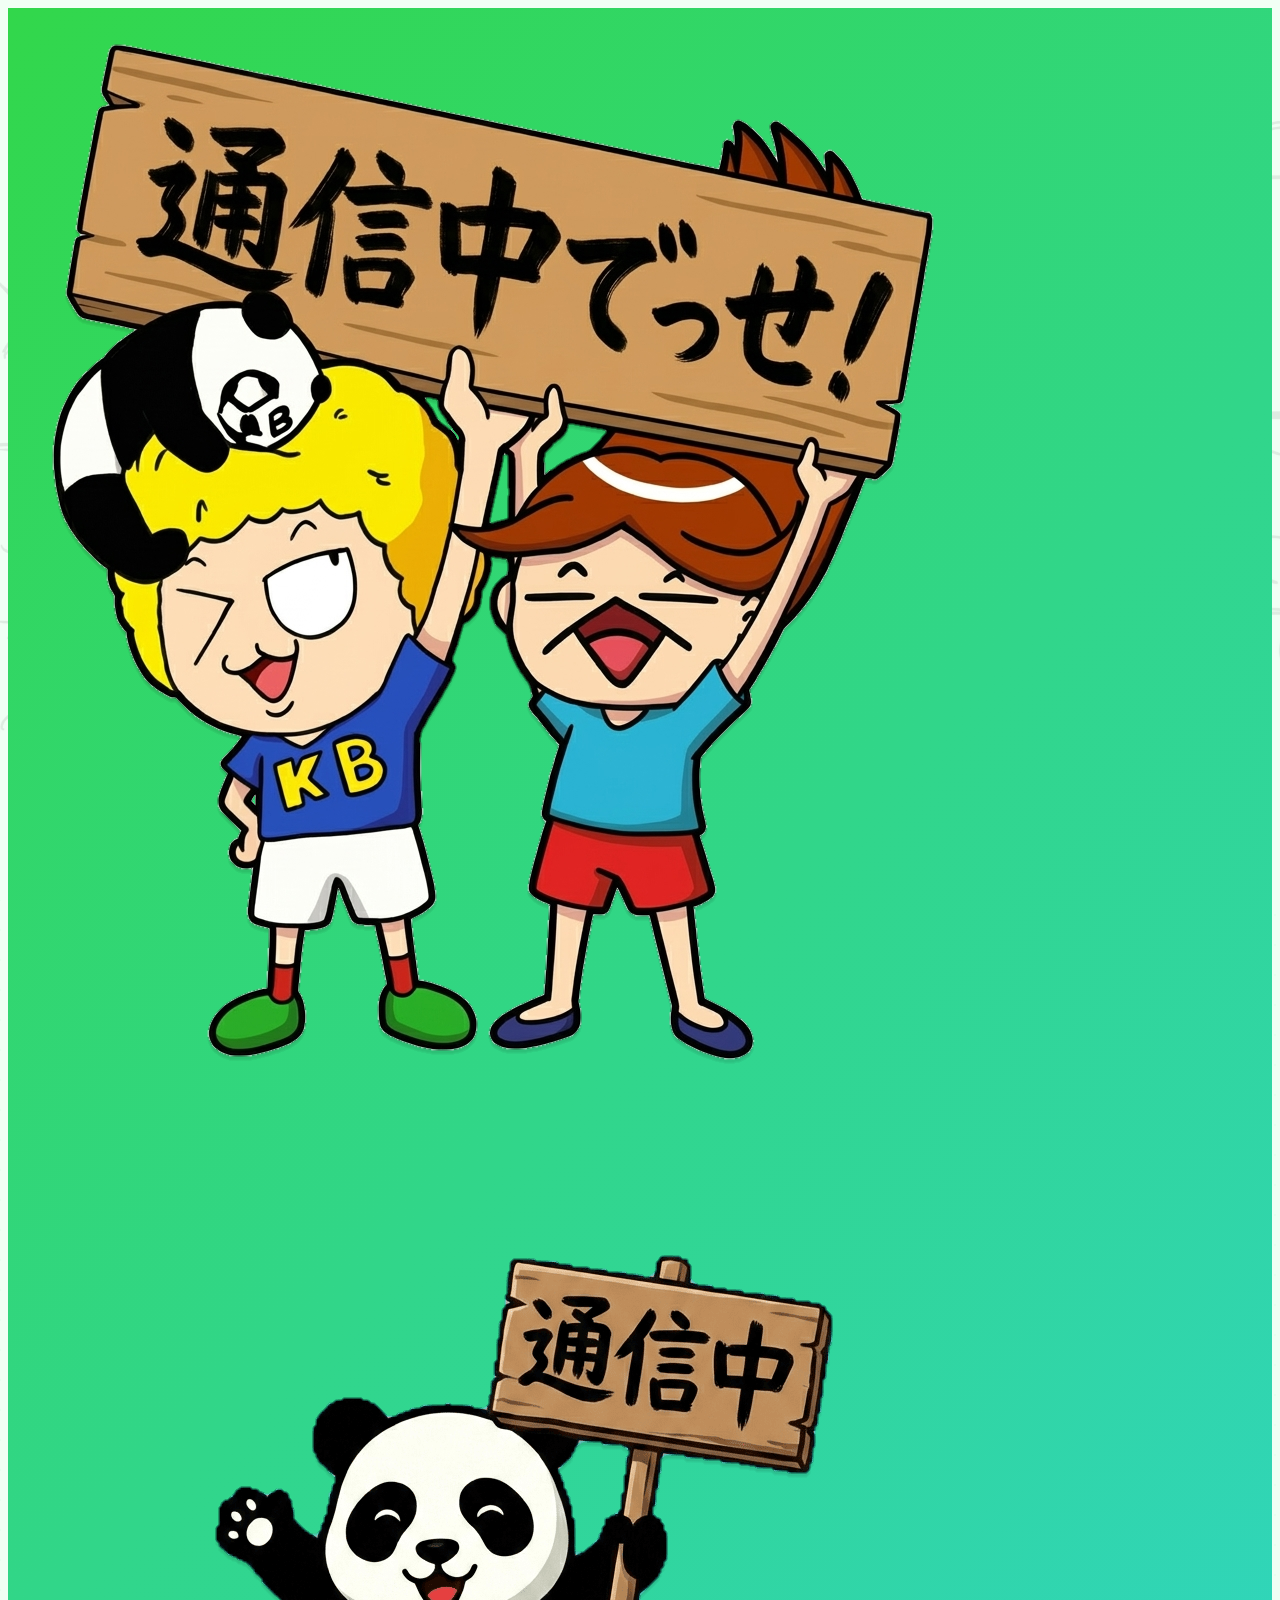
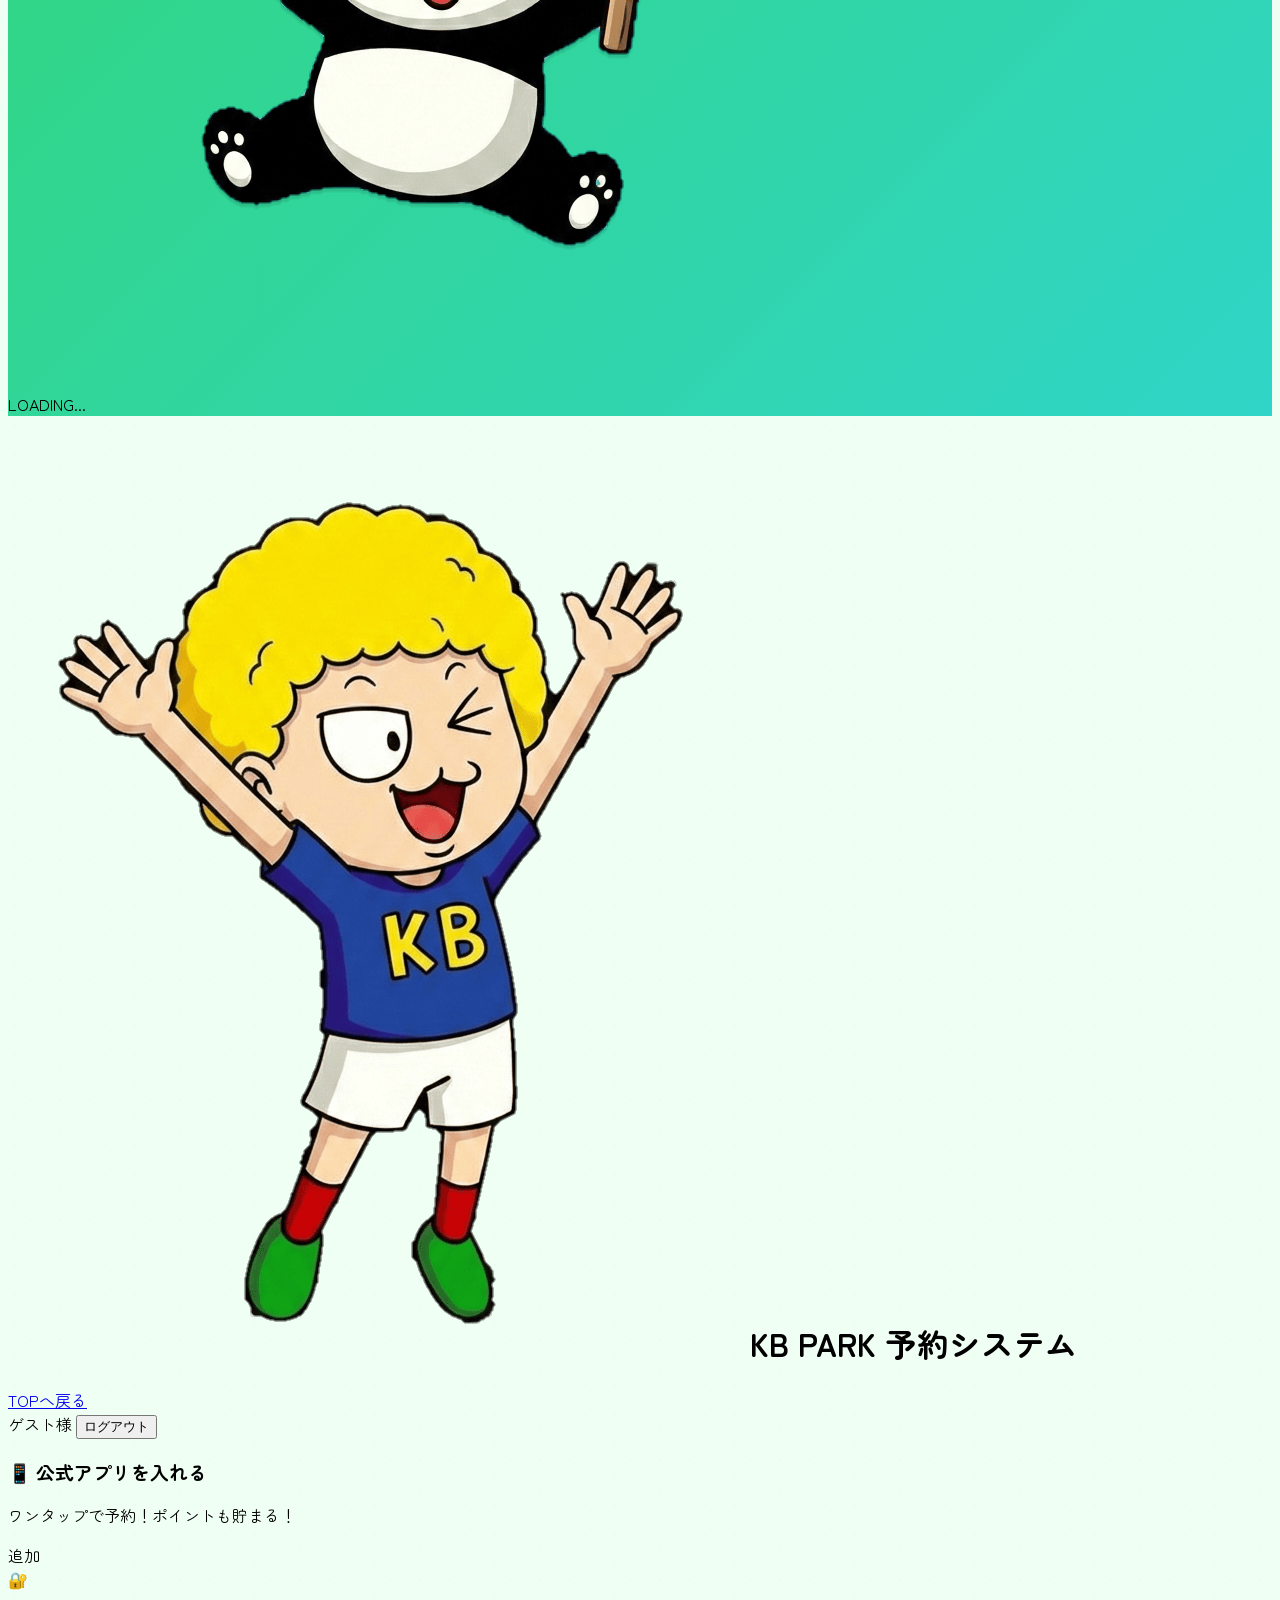
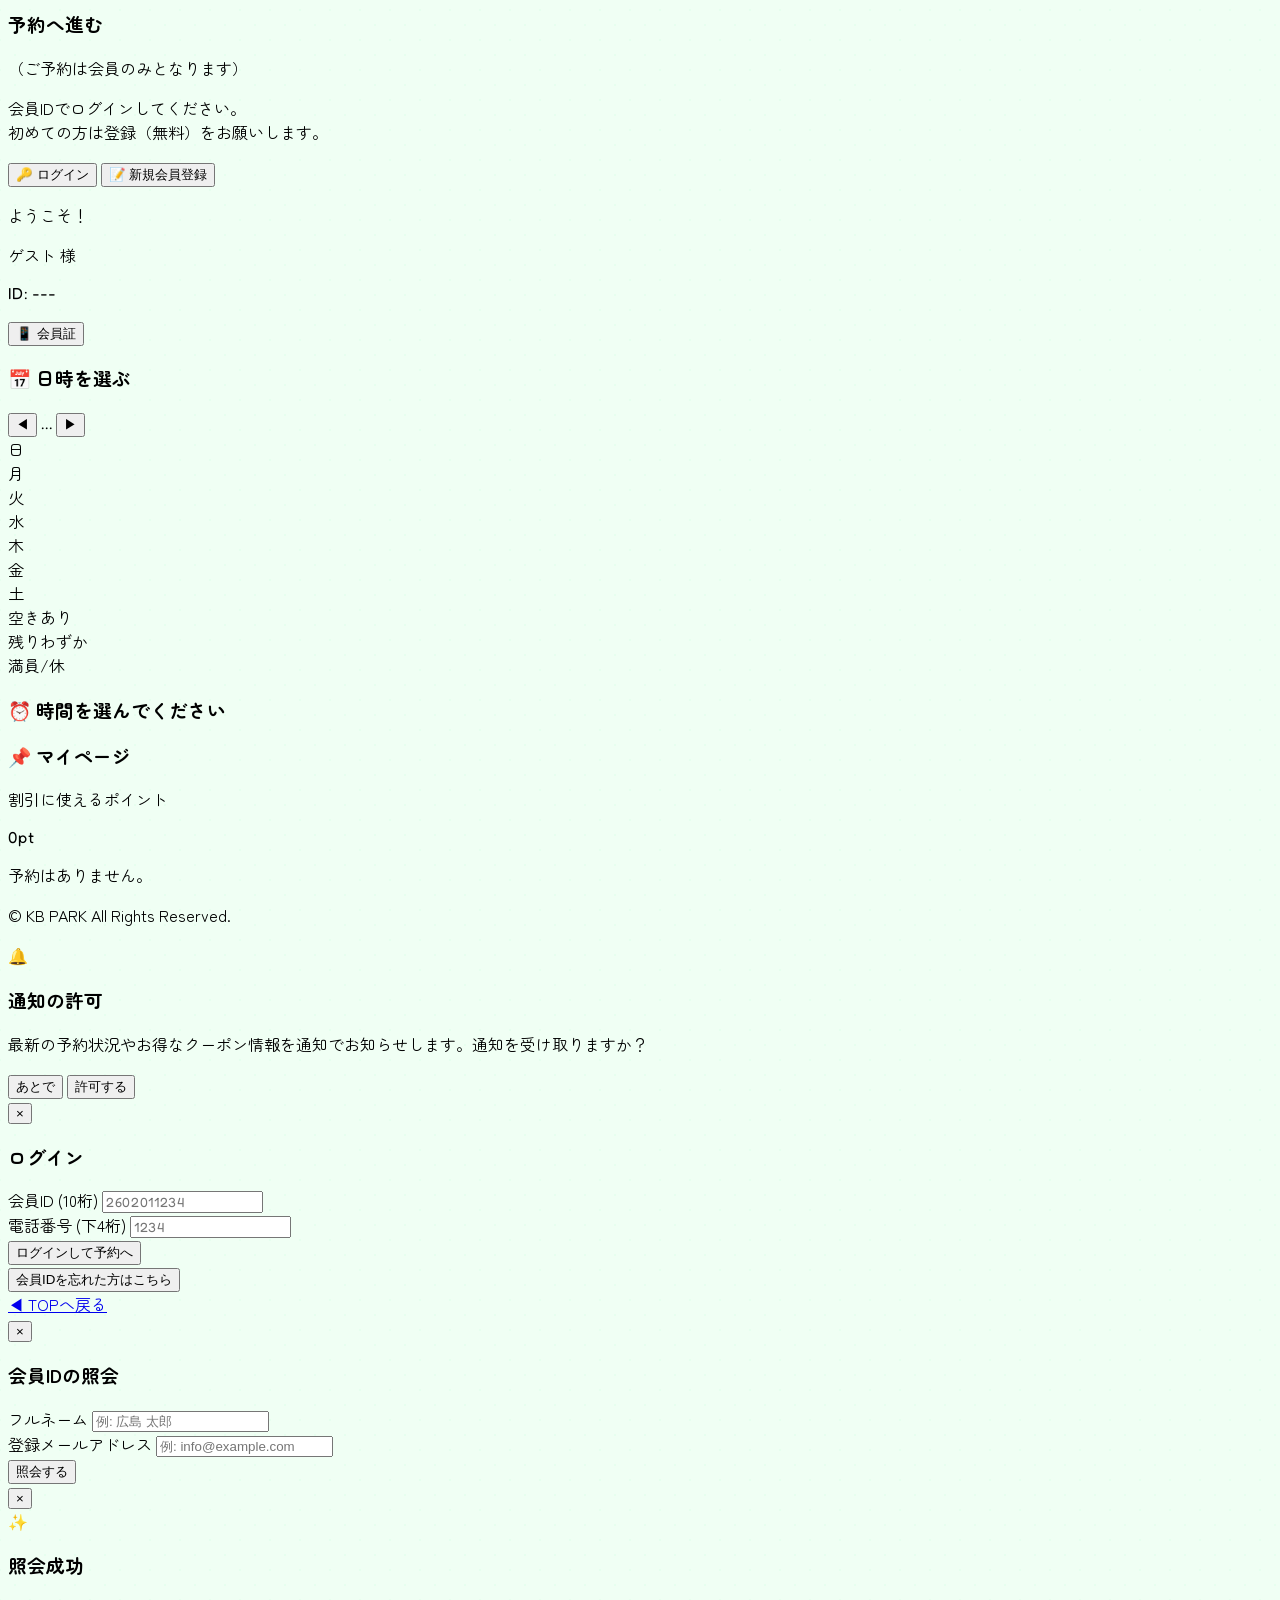
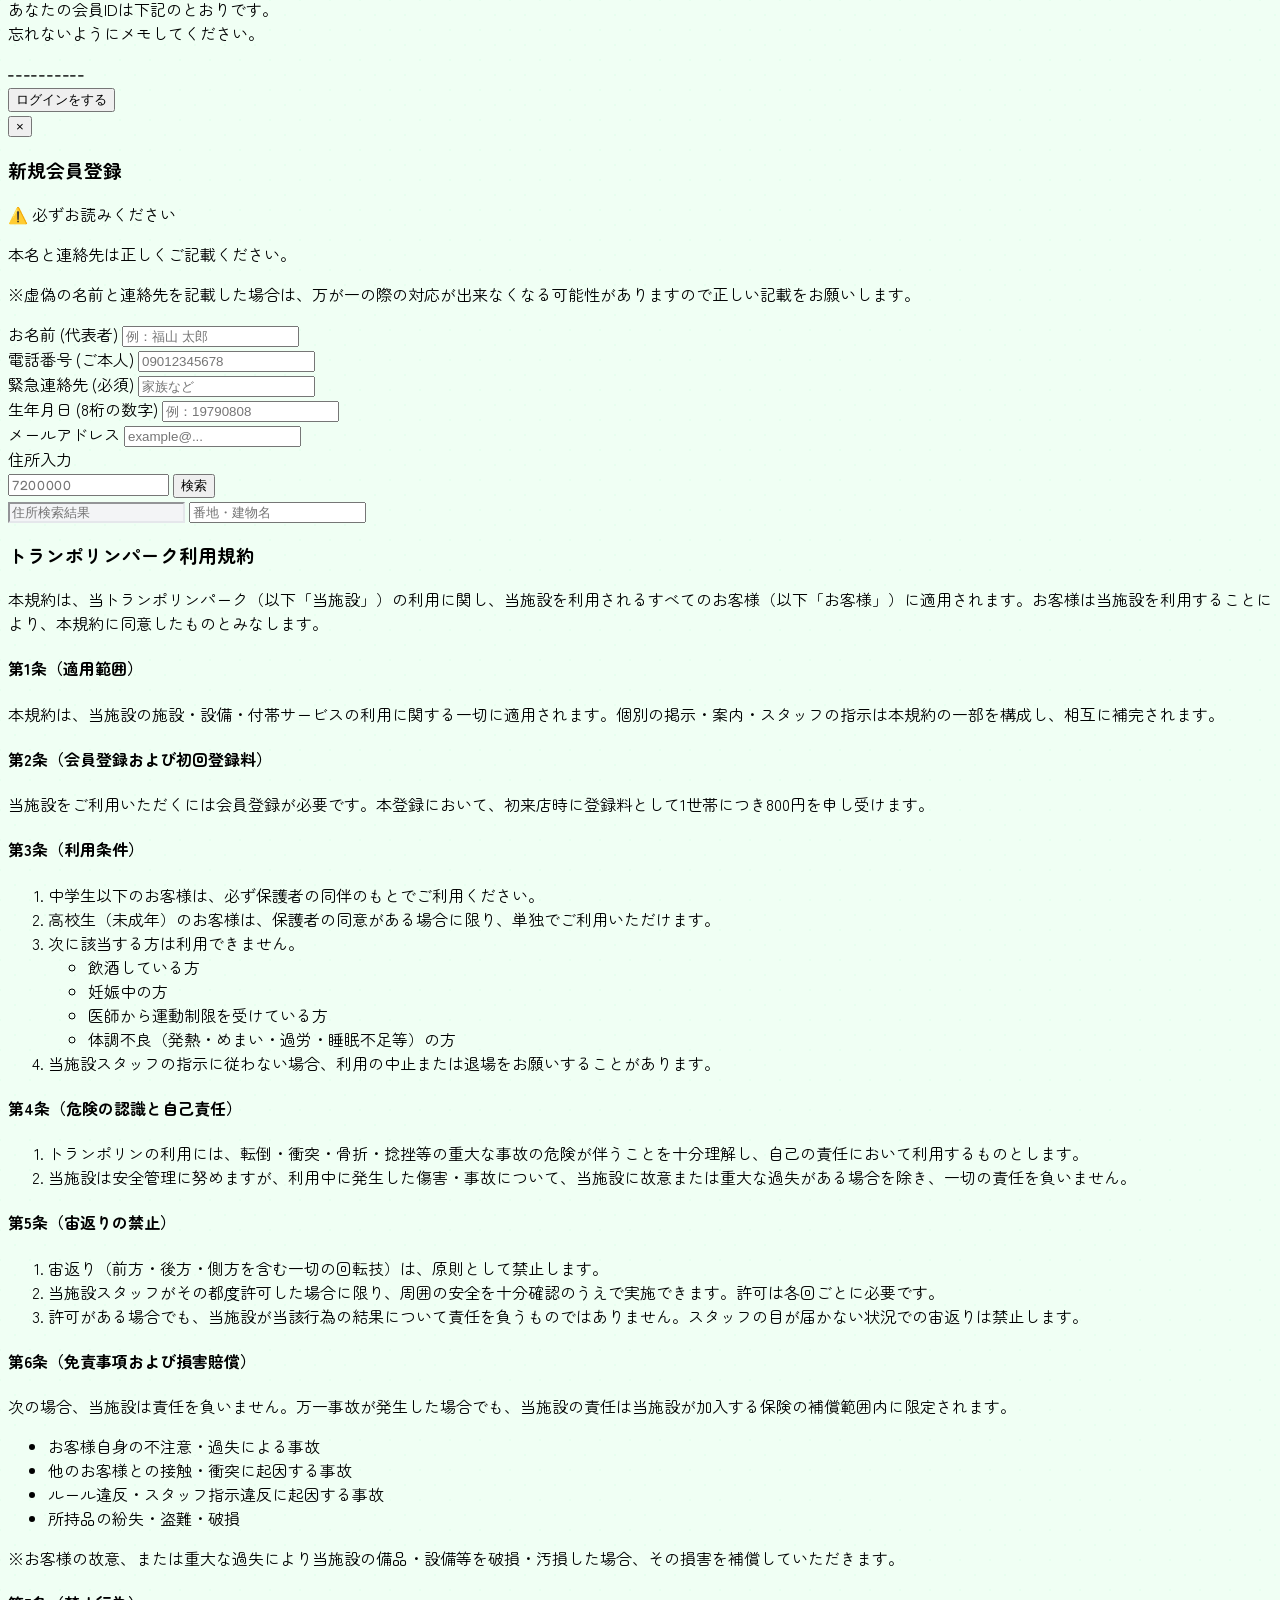
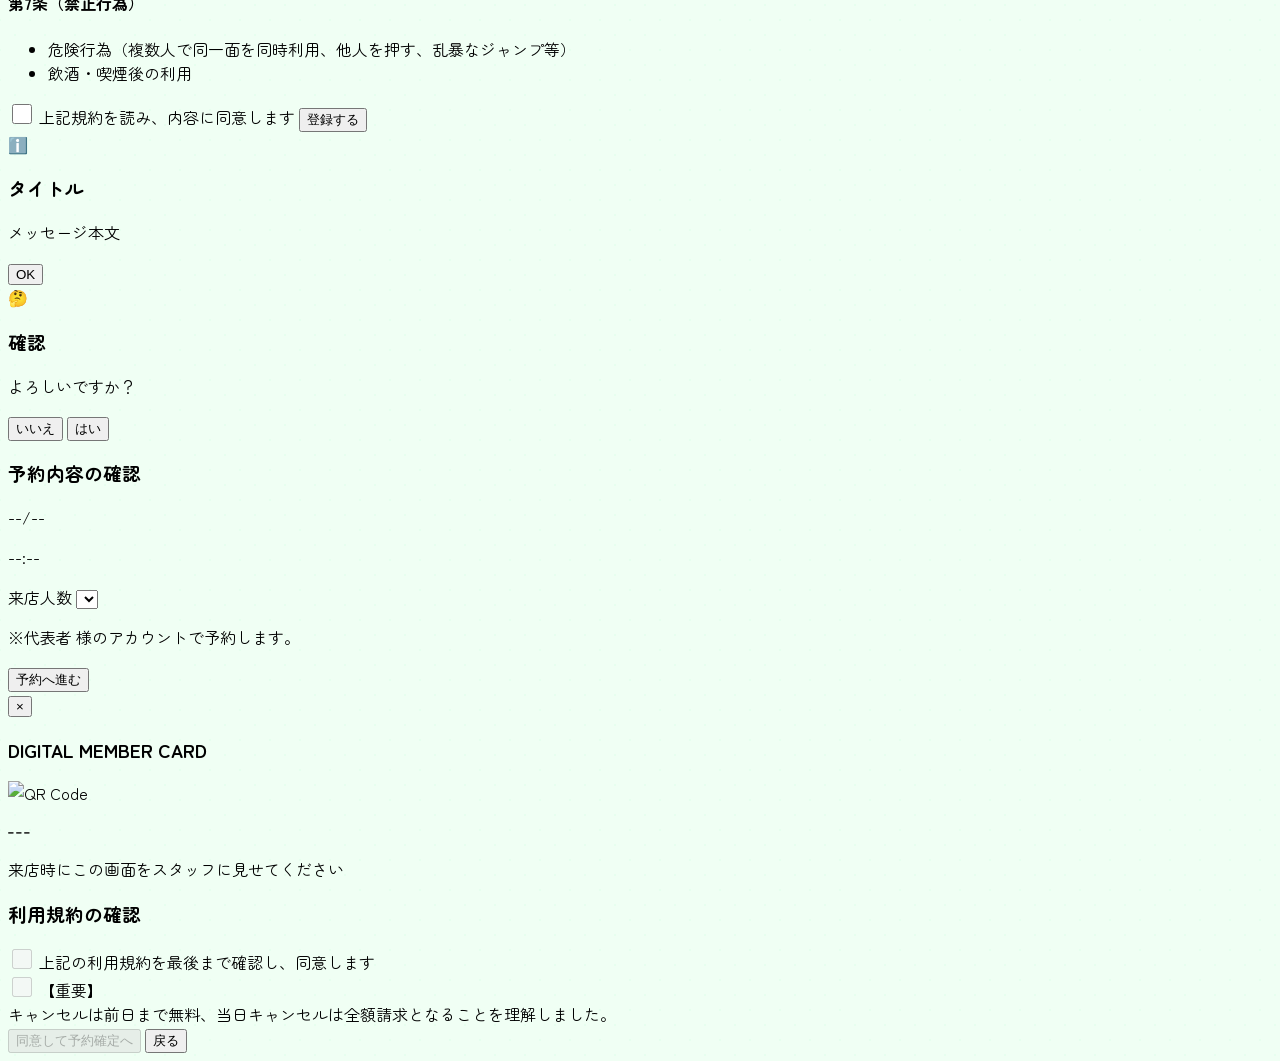
==== index.html @ 4e0cc1ae "Add files via upload" ====
<!DOCTYPE html>
<html lang="ja">
<head>
    <meta charset="UTF-8">
    <meta name="viewport" content="width=device-width, initial-scale=1.0, maximum-scale=1.0, user-scalable=no">
    <title>KB park (ケービーパーク) | 広島県福山市の本格トランポリンパーク</title>
    
    <link rel="manifest" href="manifest.json">
    <meta name="theme-color" content="#32D74B">
    <link rel="apple-touch-icon" href="icon-192.png">
    
    <link rel="preconnect" href="https://fonts.googleapis.com">
    <link rel="preconnect" href="https://fonts.gstatic.com" crossorigin>
    <link href="https://fonts.googleapis.com/css2?family=M+PLUS+Rounded+1c:wght@400;700;900&family=Fredoka:wght@600&family=Zen+Maru+Gothic:wght@500;700&display=swap" rel="stylesheet">
    
    <script src="https://cdn.tailwindcss.com"></script>
    
    <script src="https://cdn.onesignal.com/sdks/web/v16/OneSignalSDK.page.js" defer></script>
    <script>
        window.OneSignalDeferred = window.OneSignalDeferred || [];
        OneSignalDeferred.push(async function(OneSignal) {
            
            // 1. 環境判定（アプリ版 PWA かどうか）
            const isStandalone = window.navigator.standalone === true || window.matchMedia('(display-mode: standalone)').matches;
            const isAppParam = new URLSearchParams(window.location.search).get('mode') === 'app';
            const isAppMode = isStandalone || isAppParam;

            // 2. 初期化（scope指定の削除により、サブディレクトリでの権限エラーを解消）
            await OneSignal.init({
                appId: "fe175548-472e-490e-85ff-ea2bf485fc10",
                serviceWorkerPath: "sw.js"
            });

            // 3. アプリ版 ＆ まだ回答していない場合のみ、自作の日本語モーダルを表示
            if (isAppMode) {
                const answered = localStorage.getItem('pushPromptAnswered');
                if (!answered) {
                    setTimeout(() => {
                        const modal = document.getElementById('pushPromptModal');
                        if (modal) modal.classList.remove('hidden');
                    }, 1000);
                }
            }
        });

        // ==========================================
        // ▼ カスタムモーダル用の制御関数 ▼
        // ==========================================
        async function acceptCustomPush() {
            // 回答済みフラグを保存（二度と出さない）
            localStorage.setItem('pushPromptAnswered', 'true');
            document.getElementById('pushPromptModal').classList.add('hidden');
            
            // ★修正箇所：iPhoneのセキュリティブロックを貫通するため、非同期のクッションを外し一直線（同期処理）でOSダイアログを起動する
            if (window.OneSignal) {
                await window.OneSignal.Notifications.requestPermission();
            } else if (window.OneSignalDeferred) {
                // 万一OneSignalの読み込みが遅れている場合のみフォールバック
                window.OneSignalDeferred.push(async function(OneSignal) {
                    await OneSignal.Notifications.requestPermission();
                });
            }
        }

        function declineCustomPush() {
            // 回答済みフラグを保存（二度と出さない）
            localStorage.setItem('pushPromptAnswered', 'true');
            document.getElementById('pushPromptModal').classList.add('hidden');
        }
    </script>

    <script>
        tailwind.config = {
            theme: {
                extend: {
                    colors: {
                        pop: {
                            green:  '#32D74B',
                            yellow: '#FFD60A',
                            cyan:   '#30D5C8',
                            pink:   '#FF69B4',
                            text:   '#333333',
                            bg:     '#F0FFF4',
                            dim:    'rgba(0,0,0,0.6)'
                        },
                        msg: {
                            blue:   '#3B82F6',
                            yellow: '#EAB308',
                            red:    '#EF4444'
                        }
                    },
                    fontFamily: {
                        sans: ['"Zen Maru Gothic"', 'sans-serif'],
                        english: ['"Fredoka"', 'sans-serif'],
                        rounded: ['"M PLUS Rounded 1c"', 'sans-serif']
                    },
                    animation: {
                        'pop-in': 'popIn 0.3s cubic-bezier(0.175, 0.885, 0.32, 1.275) forwards'
                    },
                    keyframes: {
                        popIn: {
                            '0%': { transform: 'scale(0.9)', opacity: '0' },
                            '100%': { transform: 'scale(1)', opacity: '1' }
                        }
                    }
                }
            }
        }
    </script>
    <link rel="stylesheet" href="style.css">
<style>
/* 済ハンコ（過去日表示用） */
.kb-stamp-done{
  position:absolute;
  inset: 14%;
  display:flex;
  align-items:center;
  justify-content:center;
  color:#d40000;
  border:4px solid #d40000;
  border-radius:14px;
  transform: rotate(-12deg);
  font-weight: 900;
  font-size: 22px;
  letter-spacing: 2px;
  background: rgba(255,255,255,0.35);
  pointer-events:none;
}
.kb-stamp-done small{
  display:block;
  font-size: 12px;
  font-weight: 800;
  margin-top: 2px;
}
</style>
</head>
<body class="bg-pop-bg text-pop-text font-sans antialiased overflow-x-hidden selection:bg-pop-pink selection:text-white">

    <div class="bg-scroll-container"></div>

    <div id="loader" class="hidden fixed inset-0 z-[9999] bg-pop-green flex flex-col items-center justify-center text-white">
        <img data-loader-spinner="1" src="通信中でっせ.png" alt="通信中" class="w-1/2 max-w-[200px] mb-4 animate-bounce">
        <img id="loaderImgPanda" src="パンダ通信中.png" alt="パンダ通信中" class="hidden w-1/2 max-w-[200px] mb-4 object-contain animate-bounce">
        <p class="text-2xl font-bold font-rounded tracking-widest animate-pulse">LOADING...</p>
    </div>

    <div class="fixed inset-0 pointer-events-none z-0 opacity-10" style="background-image: radial-gradient(#32D74B 2px, transparent 2px); background-size: 30px 30px;"></div>

    <header class="fixed top-0 w-full z-40 bg-white/90 backdrop-blur-md shadow-sm border-b-4 border-pop-green/20">
        <div class="container mx-auto px-4 h-16 flex justify-between items-center">
            <h1 class="text-xl md:text-2xl font-black font-rounded text-pop-green flex items-center gap-2">
                <img src="kb君万歳.png" alt="KB君" class="w-10 h-10 object-contain" /> KB PARK 予約システム
            </h1>
            <div class="flex items-center gap-2">
                <a id="headerTopBtn" href="https://kbperk.github.io/main/" class="text-[10px] md:text-xs bg-pop-yellow text-black px-3 py-2 rounded-full font-bold shadow-sm hover:brightness-110 transition whitespace-nowrap">TOPへ戻る</a>
                
                <div id="headerUserArea" class="hidden flex items-center gap-3">
                    <span id="headerUserName" class="font-bold text-sm text-pop-green hidden md:inline">ゲスト様</span>
                    <button id="headerLogoutBtn" class="text-xs bg-gray-200 hover:bg-gray-300 px-3 py-2 rounded-full transition font-bold text-gray-600">ログアウト</button>
                </div>
            </div>
        </div>
    </header>

    <main class="relative z-10 pt-24 pb-20 container mx-auto px-4 max-w-3xl">

        <div id="pwaInstallBanner" class="hidden bg-gradient-to-r from-pop-green to-pop-cyan text-white p-4 rounded-2xl shadow-lg mb-6 flex items-center justify-between cursor-pointer active:scale-95 transition-transform">
            <div>
                <h3 class="font-black text-lg">📱 公式アプリを入れる</h3>
                <p class="text-xs font-bold opacity-90 mt-1">ワンタップで予約！ポイントも貯まる！</p>
            </div>
            <div class="bg-white text-pop-green font-black text-sm px-4 py-2 rounded-xl shadow-sm whitespace-nowrap">
                追加
            </div>
        </div>

        <section id="authSection" class="bg-white rounded-3xl shadow-xl border-4 border-pop-green/30 p-8 text-center mb-12 transform transition-all hover:scale-[1.01]">
            <div class="mb-6"><span class="text-6xl">🔐</span></div>
            <h3 class="text-2xl font-bold mb-2">予約へ進む</h3>
            <p class="text-pop-pink font-bold text-sm mb-8" id="memberOnlyNoticeAuth">（ご予約は会員のみとなります）</p>
            <p class="text-gray-500 mb-2 text-sm">会員IDでログインしてください。<br>初めての方は登録（無料）をお願いします。</p>
            <div class="grid gap-4 md:grid-cols-2 max-w-lg mx-auto">
                <button onclick="openModal('loginModal')" class="bg-pop-cyan text-white font-bold py-4 rounded-2xl shadow-[0_6px_0_rgb(30,170,160)] active:shadow-none active:translate-y-[6px] transition hover:brightness-110 flex items-center justify-center gap-2">
                    <span>🔑</span> ログイン
                </button>
                <button onclick="openModal('registerModal')" class="bg-pop-pink text-white font-bold py-4 rounded-2xl shadow-[0_6px_0_rgb(200,60,120)] active:shadow-none active:translate-y-[6px] transition hover:brightness-110 flex items-center justify-center gap-2">
                    <span>📝</span> 新規会員登録
                </button>
            </div>
        </section>

        <section id="bookingSection" class="hidden">
            <div class="bg-gradient-to-r from-pop-green to-emerald-400 rounded-2xl p-6 text-white shadow-lg mb-8 flex justify-between items-center">
                <div>
                    <p class="text-xs opacity-80 font-bold">ようこそ！</p>
                    <p class="text-2xl font-black" id="dispMemberName">ゲスト 様</p>
                    <p class="text-sm font-mono mt-1 opacity-90">ID: <span id="dispMemberId" class="font-bold text-xl">---</span></p>
                </div>
                <button onclick="showQrModal()" class="bg-white text-pop-green font-bold py-2 px-4 rounded-xl shadow-md active:scale-95 transition text-sm flex flex-col items-center">
                    <span class="text-2xl leading-none">📱</span>
                    <span class="text-[10px]">会員証</span>
                </button>
            </div>

            <div class="bg-white rounded-3xl shadow-xl border-4 border-gray-100 p-6 mb-8">
                <div class="flex justify-between items-center mb-6">
                    <h3 class="text-xl font-bold flex items-center gap-2"><span>📅</span> 日時を選ぶ</h3>
                    <div class="flex gap-2">
                        <button id="prevMonthBtn" class="w-10 h-10 rounded-full bg-gray-100 hover:bg-gray-200 flex items-center justify-center font-bold text-gray-500 transition">◀</button>
                        <span id="currentMonthLabel" class="text-xl font-black font-english py-1">...</span>
                        <button id="nextMonthBtn" class="w-10 h-10 rounded-full bg-gray-100 hover:bg-gray-200 flex items-center justify-center font-bold text-gray-500 transition">▶</button>
                    </div>
                </div>
                <div id="calendarGrid" class="grid grid-cols-7 gap-1 md:gap-2 mb-4 text-center">
                    <div class="text-pop-pink font-bold text-sm">日</div>
                    <div class="text-gray-400 font-bold text-sm">月</div>
                    <div class="text-gray-400 font-bold text-sm">火</div>
                    <div class="text-gray-400 font-bold text-sm">水</div>
                    <div class="text-gray-400 font-bold text-sm">木</div>
                    <div class="text-gray-400 font-bold text-sm">金</div>
                    <div class="text-blue-400 font-bold text-sm">土</div>
                </div>
                <div id="calendarDays" class="grid grid-cols-7 gap-1 md:gap-2"></div>
                <div class="flex justify-center gap-4 mt-6 text-xs font-bold text-gray-500">
                    <div class="flex items-center gap-1"><span class="w-3 h-3 rounded-full bg-pop-green"></span>空きあり</div>
                    <div class="flex items-center gap-1"><span class="w-3 h-3 rounded-full bg-pop-yellow"></span>残りわずか</div>
                    <div class="flex items-center gap-1"><span class="w-3 h-3 rounded-full bg-gray-300"></span>満員/休</div>
                </div>
            </div>

            <div id="timeSelectArea" class="hidden bg-white rounded-3xl shadow-xl border-4 border-pop-yellow p-6 animate-pulse-fast">
                <h3 class="text-lg font-bold mb-4 text-center">⏰ 時間を選んでください</h3>
                <div id="timeSlotsContainer" class="grid grid-cols-2 md:grid-cols-4 gap-3"></div>
            </div>
        </section>

        <section id="myReservationsSection" class="hidden bg-white rounded-3xl shadow-xl border-4 border-pop-green/20 p-6 mb-12">
            <div class="flex items-center justify-between mb-4">
                <h3 class="text-xl font-bold flex items-center gap-2"><span>📌</span> マイページ</h3>
            </div>

            <div id="myPagePointCard" class="hidden bg-gray-50 rounded-2xl p-4 mb-6 border-2 border-gray-100">
                <div class="bg-white border-2 border-pop-green/30 rounded-xl p-4 text-center shadow-sm">
                    <p class="text-xs text-pop-green font-black mb-1">割引に使えるポイント</p>
                    <p class="text-3xl font-black text-pop-text font-english"><span id="myPagePoint">0</span><span class="text-sm ml-1 text-gray-500">pt</span></p>
                </div>
            </div>

            <div id="myReservationsEmpty" class="text-sm text-gray-500 hidden">予約はありません。</div>
            <div id="myReservations" class="grid gap-3"></div>
        </section>

    </main>

    <footer class="bg-gray-800 text-white py-8 text-center text-sm">
        <p class="opacity-60">&copy; KB PARK All Rights Reserved.</p>
    </footer>

    <div id="pushPromptModal" class="fixed inset-0 z-[100] hidden flex items-center justify-center p-4">
        <div class="absolute inset-0 bg-black/40 backdrop-blur-sm transition-opacity"></div>
        <div class="relative w-full max-w-sm bg-white rounded-3xl p-6 shadow-2xl text-center animate-pop-in">
            <div class="text-5xl mb-4">🔔</div>
            <h3 class="text-xl font-bold mb-2 text-pop-green">通知の許可</h3>
            <p class="text-gray-600 mb-6 text-sm leading-relaxed whitespace-pre-wrap">最新の予約状況やお得なクーポン情報を通知でお知らせします。通知を受け取りますか？</p>
            <div class="flex gap-3">
                <button onclick="declineCustomPush()" class="flex-1 py-3 rounded-xl font-bold bg-gray-200 text-gray-600 hover:bg-gray-300 transition">あとで</button>
                <button onclick="acceptCustomPush()" class="flex-1 py-3 rounded-xl font-bold bg-pop-green text-white shadow-md hover:brightness-110 transition">許可する</button>
            </div>
        </div>
    </div>

    <div id="loginModal" class="fixed inset-0 z-50 hidden flex items-center justify-center p-4">
        <div class="absolute inset-0 bg-pop-dim backdrop-blur-sm" onclick="closeModal('loginModal')"></div>
        <div class="relative w-full max-w-lg bg-white rounded-3xl p-6 shadow-2xl animate-pop-in">
            <button onclick="closeModal('loginModal')" class="absolute top-4 right-4 text-2xl text-gray-400 hover:text-gray-600">×</button>
            <h3 class="text-2xl font-bold text-center mb-6 text-pop-cyan">ログイン</h3>
            <form id="loginForm" class="space-y-4">
                <div>
                    <label class="block text-sm font-bold text-gray-500 mb-1">会員ID (10桁)</label>
                    <input type="tel" name="member_id" required pattern="\d{10}" maxlength="10" class="w-full bg-gray-50 border-2 border-gray-200 rounded-xl p-3 focus:border-pop-cyan font-mono text-xl text-center tracking-widest" placeholder="2602011234">
                </div>
                <div>
                    <label class="block text-sm font-bold text-gray-500 mb-1">電話番号 (下4桁)</label>
                    <input type="tel" name="phone_last4" required pattern="\d{4}" maxlength="4" class="w-full bg-gray-50 border-2 border-gray-200 rounded-xl p-3 focus:border-pop-cyan font-mono text-xl text-center tracking-widest" placeholder="1234">
                </div>
                <button type="submit" class="w-full bg-pop-cyan text-white font-bold py-3 rounded-xl shadow-lg mt-2 hover:brightness-110 transition">ログインして予約へ</button>
                
                <div class="mt-4 text-center">
                    <button type="button" onclick="closeModal('loginModal'); openModal('forgotIdModal');" class="text-sm font-bold text-pop-cyan underline hover:text-pop-pink transition">会員IDを忘れた方はこちら</button>
                </div>

                <div id="loginModalTopContainer" class="mt-6 text-center border-t-2 border-gray-100 pt-4">
                    <a href="https://kbperk.github.io/main/" class="text-sm font-bold text-gray-400 hover:text-gray-600 transition">◀ TOPへ戻る</a>
                </div>
            </form>
        </div>
    </div>

    <div id="forgotIdModal" class="fixed inset-0 z-50 hidden flex items-center justify-center p-4">
        <div class="absolute inset-0 bg-pop-dim backdrop-blur-sm" onclick="closeModal('forgotIdModal')"></div>
        <div class="relative w-full max-w-md bg-white rounded-3xl p-6 shadow-2xl animate-pop-in">
            <button onclick="closeModal('forgotIdModal')" class="absolute top-4 right-4 text-2xl text-gray-400 hover:text-gray-600">×</button>
            <h3 class="text-2xl font-bold text-center mb-6 text-pop-cyan">会員IDの照会</h3>
            <form id="forgotIdForm" class="space-y-4">
                <div>
                    <label class="block text-sm font-bold text-gray-500 mb-1">フルネーム</label>
                    <input type="text" name="name" required class="w-full bg-gray-50 border-2 border-gray-200 rounded-xl p-3 focus:border-pop-cyan font-bold text-lg" placeholder="例: 広島 太郎">
                </div>
                <div>
                    <label class="block text-sm font-bold text-gray-500 mb-1">登録メールアドレス</label>
                    <input type="email" name="email" required class="w-full bg-gray-50 border-2 border-gray-200 rounded-xl p-3 focus:border-pop-cyan font-bold text-lg" placeholder="例: info@example.com">
                </div>
                <button type="submit" class="w-full bg-pop-cyan text-white font-bold py-3 rounded-xl shadow-lg mt-2 hover:brightness-110 transition">照会する</button>
            </form>
        </div>
    </div>

    <div id="forgotIdResultModal" class="fixed inset-0 z-50 hidden flex items-center justify-center p-4">
        <div class="absolute inset-0 bg-pop-dim backdrop-blur-sm" onclick="closeModal('forgotIdResultModal')"></div>
        <div class="relative w-full max-w-md bg-white rounded-3xl p-6 shadow-2xl text-center animate-pop-in">
            <button onclick="closeModal('forgotIdResultModal')" class="absolute top-4 right-4 text-2xl text-gray-400 hover:text-gray-600">×</button>
            <div class="text-5xl mb-4">✨</div>
            <h3 class="text-xl font-bold mb-4 text-pop-cyan">照会成功</h3>
            <p class="text-sm font-bold text-gray-600 mb-2 leading-relaxed">あなたの会員IDは下記のとおりです。<br>忘れないようにメモしてください。</p>
            
            <div class="bg-gray-100 py-4 rounded-xl mb-6 border-2 border-gray-200">
                <span class="text-3xl font-mono font-black text-pop-cyan tracking-widest" id="forgotIdResultText">----------</span>
            </div>
            
            <button id="forgotIdResultLoginBtn" class="w-full bg-pop-cyan text-white font-bold py-3 rounded-xl shadow-lg hover:brightness-110 transition">ログインをする</button>
        </div>
    </div>

    <div id="registerModal" class="fixed inset-0 z-50 hidden flex items-center justify-center p-4">
        <div class="absolute inset-0 bg-pop-dim backdrop-blur-sm" onclick="closeModal('registerModal')"></div>
        <div class="relative w-full max-w-lg bg-white rounded-3xl p-6 shadow-2xl max-h-[90vh] overflow-y-auto animate-pop-in">
            <button onclick="closeModal('registerModal')" class="absolute top-4 right-4 text-2xl text-gray-400 hover:text-gray-600">×</button>
            <h3 class="text-2xl font-bold text-center mb-2 text-pop-pink">新規会員登録</h3>
            
            <div class="bg-red-50 border-2 border-red-200 p-4 rounded-xl mb-6 text-red-600 text-sm font-bold">
                <p class="flex items-center gap-2 text-lg mb-2">⚠️ <span class="underline">必ずお読みください</span></p>
                <p>本名と連絡先は正しくご記載ください。</p>
                <p class="mt-2 text-xs text-red-500 font-normal">
                    ※虚偽の名前と連絡先を記載した場合は、万が一の際の対応が出来なくなる可能性がありますので正しい記載をお願いします。
                </p>
            </div>

            <form id="registerForm" class="space-y-3 mt-4">
                <div>
                    <label class="block text-xs font-bold text-gray-500">お名前 (代表者)</label>
                    <input type="text" name="name" required class="w-full bg-gray-50 border-2 border-gray-200 rounded-lg p-2 focus:border-pop-pink" placeholder="例：福山 太郎">
                </div>
                <div class="grid grid-cols-2 gap-3">
                    <div>
                        <label class="block text-xs font-bold text-gray-500">電話番号 (ご本人)</label>
                        <input type="tel" name="phone" required class="w-full bg-gray-50 border-2 border-gray-200 rounded-lg p-2 focus:border-pop-pink" placeholder="09012345678">
                    </div>
                    <div>
                        <label class="block text-xs font-bold text-gray-500 text-red-400">緊急連絡先 (必須)</label>
                        <input type="tel" name="emergency_phone" required class="w-full bg-gray-50 border-2 border-gray-200 rounded-lg p-2 focus:border-pop-pink" placeholder="家族など">
                    </div>
                </div>
                <div class="grid grid-cols-2 gap-3">
                    <div>
                        <label class="block text-xs font-bold text-gray-500">生年月日 (8桁の数字)</label>
                        <input type="tel" name="birth_date" required maxlength="8" pattern="\d{8}" inputmode="numeric" class="w-full bg-gray-50 border-2 border-gray-200 rounded-lg p-2 focus:border-pop-pink" placeholder="例：19790808">
                    </div>
                    <div>
                        <label class="block text-xs font-bold text-gray-500">メールアドレス</label>
                        <input type="email" name="email" required class="w-full bg-gray-50 border-2 border-gray-200 rounded-lg p-2 focus:border-pop-pink" placeholder="example@...">
                    </div>
                </div>
                <div class="bg-blue-50 p-3 rounded-xl border border-blue-100">
                    <label class="block text-xs font-bold text-gray-500 mb-1">住所入力</label>
                    <div class="flex gap-2 mb-2">
                        <input type="tel" name="zip_code" id="regZip" maxlength="7" class="w-24 bg-white border-2 border-gray-200 rounded-lg p-2 text-center font-mono" placeholder="7200000">
                        <button type="button" id="btnZipSearch" class="bg-gray-600 text-white text-xs font-bold px-3 rounded-lg hover:bg-gray-700">検索</button>
                    </div>
                    <input type="text" name="address" id="regAddress" required class="w-full bg-white border-2 border-gray-200 rounded-lg p-2 mb-1 focus:border-pop-pink" placeholder="住所検索結果" readonly>
                    <input type="text" name="address_street" required class="w-full bg-white border-2 border-pop-pink rounded-lg p-2" placeholder="番地・建物名">
                </div>

                <div id="termsBox" class="bg-gray-50 p-4 rounded-xl text-xs text-gray-600 h-48 overflow-y-scroll border-2 border-gray-200">
                    <h3 class="font-bold text-sm mb-2 text-center">トランポリンパーク利用規約</h3>
                    <p class="mb-2">本規約は、当トランポリンパーク（以下「当施設」）の利用に関し、当施設を利用されるすべてのお客様（以下「お客様」）に適用されます。お客様は当施設を利用することにより、本規約に同意したものとみなします。</p>

                    <h4 class="font-bold mt-3 mb-1">第1条（適用範囲）</h4>
                    <p>本規約は、当施設の施設・設備・付帯サービスの利用に関する一切に適用されます。個別の掲示・案内・スタッフの指示は本規約の一部を構成し、相互に補完されます。</p>

                    <h4 class="font-bold mt-3 mb-1 text-pop-pink">第2条（会員登録および初回登録料）</h4>
                    <p>当施設をご利用いただくには会員登録が必要です。本登録において、初来店時に登録料として1世帯につき800円を申し受けます。</p>

                    <h4 class="font-bold mt-3 mb-1">第3条（利用条件）</h4>
                    <ol class="list-decimal pl-4 space-y-1">
                        <li>中学生以下のお客様は、必ず保護者の同伴のもとでご利用ください。</li>
                        <li>高校生（未成年）のお客様は、保護者の同意がある場合に限り、単独でご利用いただけます。</li>
                        <li>次に該当する方は利用できません。
                            <ul class="list-disc pl-4 mt-1">
                                <li>飲酒している方</li>
                                <li>妊娠中の方</li>
                                <li>医師から運動制限を受けている方</li>
                                <li>体調不良（発熱・めまい・過労・睡眠不足等）の方</li>
                            </ul>
                        </li>
                        <li>当施設スタッフの指示に従わない場合、利用の中止または退場をお願いすることがあります。</li>
                    </ol>

                    <h4 class="font-bold mt-3 mb-1">第4条（危険の認識と自己責任）</h4>
                    <ol class="list-decimal pl-4 space-y-1">
                        <li>トランポリンの利用には、転倒・衝突・骨折・捻挫等の重大な事故の危険が伴うことを十分理解し、自己の責任において利用するものとします。</li>
                        <li>当施設は安全管理に努めますが、利用中に発生した傷害・事故について、当施設に故意または重大な過失がある場合を除き、一切の責任を負いません。</li>
                    </ol>

                    <h4 class="font-bold mt-3 mb-1">第5条（宙返りの禁止）</h4>
                    <ol class="list-decimal pl-4 space-y-1">
                        <li>宙返り（前方・後方・側方を含む一切の回転技）は、原則として禁止します。</li>
                        <li>当施設スタッフがその都度許可した場合に限り、周囲の安全を十分確認のうえで実施できます。許可は各回ごとに必要です。</li>
                        <li>許可がある場合でも、当施設が当該行為の結果について責任を負うものではありません。スタッフの目が届かない状況での宙返りは禁止します。</li>
                    </ol>

                    <h4 class="font-bold mt-3 mb-1">第6条（免責事項および損害賠償）</h4>
                    <p class="mb-1">次の場合、当施設は責任を負いません。万一事故が発生した場合でも、当施設の責任は当施設が加入する保険の補償範囲内に限定されます。</p>
                    <ul class="list-disc pl-4 mt-1 mb-2">
                        <li>お客様自身の不注意・過失による事故</li>
                        <li>他のお客様との接触・衝突に起因する事故</li>
                        <li>ルール違反・スタッフ指示違反に起因する事故</li>
                        <li>所持品の紛失・盗難・破損</li>
                    </ul>
                    <p class="font-bold text-red-500 bg-red-50 p-2 rounded-lg border border-red-200">※お客様の故意、または重大な過失により当施設の備品・設備等を破損・汚損した場合、その損害を補償していただきます。</p>

                    <h4 class="font-bold mt-3 mb-1">第7条（禁止行為）</h4>
                    <ul class="list-disc pl-4 mt-1">
                        <li>危険行為（複数人で同一面を同時利用、他人を押す、乱暴なジャンプ等）</li>
                        <li>飲酒・喫煙後の利用</li>
                    </ul>
                </div>

                <label class="flex items-center gap-3 p-3 bg-white border border-gray-200 rounded-lg shadow-sm cursor-pointer hover:bg-gray-50">
                    <input type="checkbox" required class="w-6 h-6 text-pop-pink focus:ring-pop-pink border-gray-300 rounded">
                    <span class="text-sm font-bold">上記規約を読み、内容に同意します</span>
                </label>
                <button type="submit" class="w-full bg-pop-pink text-white font-bold py-3 rounded-xl shadow-lg hover:brightness-110 transition">登録する</button>
            </form>
        </div>
    </div>

    <div id="messageModal" class="fixed inset-0 z-[100] hidden flex items-center justify-center p-4">
        <div class="absolute inset-0 bg-black/40 backdrop-blur-sm transition-opacity" onclick="closeMessageModal()"></div>
        <div class="relative w-full max-w-sm bg-white rounded-3xl p-6 shadow-2xl text-center animate-pop-in">
            <div id="msgIcon" class="text-5xl mb-4">ℹ️</div>
            <h3 id="msgTitle" class="text-xl font-bold mb-2">タイトル</h3>
            <p id="msgBody" class="text-gray-600 mb-6 text-sm leading-relaxed whitespace-pre-wrap">メッセージ本文</p>
            <button onclick="closeMessageModal()" id="msgBtn" class="w-full py-3 rounded-xl font-bold text-white shadow-md transition transform active:scale-95">OK</button>
        </div>
    </div>

    <div id="confirmModal" class="fixed inset-0 z-[100] hidden flex items-center justify-center p-4">
        <div class="absolute inset-0 bg-black/40 backdrop-blur-sm transition-opacity"></div>
        <div class="relative w-full max-w-sm bg-white rounded-3xl p-6 shadow-2xl text-center animate-pop-in">
            <div class="text-5xl mb-4">🤔</div>
            <h3 id="cfmTitle" class="text-xl font-bold mb-2">確認</h3>
            <p id="cfmBody" class="text-gray-600 mb-6 text-sm leading-relaxed whitespace-pre-wrap">よろしいですか？</p>
            <div class="flex gap-3">
                <button onclick="closeConfirmModal(false)" class="flex-1 py-3 rounded-xl font-bold bg-gray-200 text-gray-600 hover:bg-gray-300 transition">いいえ</button>
                <button id="cfmYesBtn" class="flex-1 py-3 rounded-xl font-bold bg-pop-pink text-white shadow-md hover:brightness-110 transition">はい</button>
            </div>
        </div>
    </div>

    <div id="reserveModal" class="fixed inset-0 z-50 hidden flex items-center justify-center p-4">
        <div class="absolute inset-0 bg-pop-dim backdrop-blur-sm" onclick="closeModal('reserveModal')"></div>
        <div class="relative w-full max-w-lg bg-white rounded-3xl p-6 shadow-2xl animate-pop-in">
            <h3 class="text-xl font-bold text-center mb-4">予約内容の確認</h3>
            <div class="bg-pop-bg p-4 rounded-xl mb-4 text-center">
                <p class="text-2xl font-black text-pop-green" id="resDate">--/--</p>
                <p class="text-3xl font-black text-pop-green" id="resTime">--:--</p>
            </div>
            <form id="reserveForm" class="space-y-4">
                <input type="hidden" name="slot_id" id="resSlotId">
                <div>
                    <label class="block text-sm font-bold text-gray-500 mb-1">来店人数</label>
                    <select name="head_count" class="w-full bg-gray-50 border-2 border-gray-200 rounded-xl p-3 font-bold text-lg text-center focus:border-pop-green">
                    </select>
                </div>
                <div class="text-sm text-gray-500">
                    <p>※代表者 <span id="resOwnerName" class="font-bold"></span> 様のアカウントで予約します。</p>
                </div>
                <div id="resAmount" class="text-sm mt-1 hidden"></div>
                <button type="submit" class="w-full bg-pop-green text-white font-bold py-4 rounded-xl shadow-lg text-lg hover:translate-y-1 hover:shadow-none transition">
                    予約へ進む
                </button>
            </form>
        </div>
    </div>

    <div id="qrModal" class="fixed inset-0 z-50 hidden flex items-center justify-center p-4">
        <div class="absolute inset-0 bg-pop-dim backdrop-blur-sm" onclick="closeModal('qrModal')"></div>
        <div class="relative w-full max-w-sm bg-white rounded-3xl p-8 shadow-2xl text-center animate-pop-in">
            <button onclick="closeModal('qrModal')" class="absolute top-4 right-4 text-2xl text-gray-400">×</button>
            <h3 class="text-xl font-bold mb-4 text-pop-green">DIGITAL MEMBER CARD</h3>
            <div id="qrCodeArea" class="bg-white border-4 border-gray-100 rounded-xl p-4 mb-4 aspect-square flex items-center justify-center">
                <img src="" id="qrImage" alt="QR Code" class="w-full h-full object-contain">
            </div>
            <p class="text-3xl font-mono font-bold mb-2 tracking-widest text-pop-text" id="qrMemberId">---</p>
            <p class="text-gray-400 text-xs">来店時にこの画面をスタッフに見せてください</p>
        </div>
    </div>

    <script src="main.js"></script>
    <script>
        function openModal(id){ document.getElementById(id).classList.remove('hidden'); }
        function closeModal(id){ document.getElementById(id).classList.add('hidden'); }
        function closeMessageModal(){ document.getElementById('messageModal').classList.add('hidden'); }
        function closeConfirmModal(){ document.getElementById('confirmModal').classList.add('hidden'); }
    </script>
<div id="termsReserveModal" class="fixed inset-0 z-50 hidden flex items-center justify-center p-4">
    <div class="absolute inset-0 bg-pop-dim backdrop-blur-sm" onclick="closeModal('termsReserveModal')"></div>
    <div class="relative w-full max-w-lg bg-white rounded-3xl p-5 shadow-2xl animate-pop-in">
        <h3 class="text-xl font-bold text-center mb-3">利用規約の確認</h3>

        <div id="termsReserveScroll" class="bg-gray-50 p-4 rounded-xl text-xs text-gray-700 h-80 overflow-y-scroll border-2 border-gray-200">
            <div id="termsReserveBody"></div>
        </div>

        <div class="mt-3 flex flex-col gap-3">
            <div class="flex items-start gap-2">
                <input id="termsReserveCheck" disabled type="checkbox" class="mt-1 w-5 h-5 text-pop-green focus:ring-pop-green border-gray-300 rounded">
                <label id="termsReserveLabel" for="termsReserveCheck" class="text-sm text-gray-400 font-bold transition-colors">
                    上記の利用規約を最後まで確認し、同意します
                </label>
            </div>
            
            <div class="flex items-start gap-2 p-3 bg-red-50 border border-red-200 rounded-lg">
                <input id="cancelPolicyCheck" disabled type="checkbox" class="mt-1 w-5 h-5 text-red-500 focus:ring-red-500 border-gray-300 rounded">
                <label id="cancelPolicyLabel" for="cancelPolicyCheck" class="text-sm text-gray-400 font-bold transition-colors leading-snug">
                    <span class="text-red-500 font-black">【重要】</span><br>キャンセルは前日まで無料、<span class="text-red-500 underline decoration-red-500">当日キャンセルは全額請求</span>となることを理解しました。
                </label>
            </div>
        </div>

        <button id="termsReserveAgreeBtn" class="mt-4 w-full bg-gray-300 text-gray-500 font-bold py-4 rounded-xl text-lg transition cursor-not-allowed" disabled>
            同意して予約確定へ
        </button>

        <button class="mt-2 w-full bg-gray-200 text-gray-700 font-bold py-3 rounded-xl hover:bg-gray-300 transition" onclick="closeModal('termsReserveModal')">
            戻る
        </button>
    </div>
</div>
</body>
</html>
---- style.css ----
@charset "UTF-8";

/* =========================================
   基本設定 & フォント
   ========================================= */
body {
    font-family: "Zen Maru Gothic", sans-serif;
    /* ポップな背景パターン (水玉) */
    background-color: #F0FFF4;
    background-image: 
        radial-gradient(#32D74B 1.5px, transparent 1.5px),
        radial-gradient(#32D74B 1.5px, transparent 1.5px);
    background-size: 30px 30px;
    background-position: 0 0, 15px 15px;
    
    /* 文字の読みやすさを確保するために背景を少し白くブレンド */
    background-blend-mode: overlay;
}

/* 英語/数字用フォント */
.font-english, .font-mono {
    font-family: "Fredoka", "M PLUS Rounded 1c", sans-serif;
    letter-spacing: 0.05em;
}

/* =========================================
   ローディング画面 (通信中でっせ.png)
   ========================================= */
#loader {
    /* グラデーション背景で少しリッチに */
    background: linear-gradient(135deg, #32D74B 0%, #30D5C8 100%);
}

/* 画像の影 */
#loader img {
    filter: drop-shadow(0 4px 0 rgba(0,0,0,0.1));
}

/* =========================================
   UI コンポーネント装飾
   ========================================= */

/* ボタン等のタップ時のハイライトを無効化 (スマホ用) */
button, input, select {
    -webkit-tap-highlight-color: transparent;
    touch-action: manipulation;
}

/* カレンダーの日付ボタン */
#calendarDays button {
    position: relative;
    overflow: hidden;
}

/* 選択中の日付にキラキラ効果 */
#calendarDays button.bg-pop-pink::after {
    content: "✨";
    position: absolute;
    top: -4px;
    right: -4px;
    font-size: 10px;
    animation: spin-slow 3s infinite linear;
}

/* 時間枠ボタンのホバー/アクティブ挙動 */
#timeSlotsContainer button:active {
    transform: scale(0.96);
}

/* =========================================
   モーダル & フォーム
   ========================================= */

/* モーダル背景のぼかし強化 */
.backdrop-blur-sm {
    backdrop-filter: blur(8px);
    -webkit-backdrop-filter: blur(8px);
}

/* 入力フォームのフォーカスリング */
input:focus, select:focus {
    outline: none;
    box-shadow: 0 0 0 4px rgba(48, 213, 200, 0.3); /* pop-cyanの薄い色 */
    transform: translateY(-2px);
    transition: all 0.2s cubic-bezier(0.175, 0.885, 0.32, 1.275);
}

/* チェックボックスのカスタムカラー */
input[type="checkbox"] {
    accent-color: #FF69B4; /* pop-pink */
    width: 1.25rem;
    height: 1.25rem;
}

/* readonlyのinput (住所自動入力欄など) */
input[readonly] {
    background-color: #f3f4f6;
    color: #6b7280;
    border-color: #e5e7eb;
    pointer-events: none;
}

/* =========================================
   アニメーション定義
   ========================================= */

/* キラキラ回転 */
@keyframes spin-slow {
    from { transform: rotate(0deg); }
    to { transform: rotate(360deg); }
}

/* メッセージモーダルのアイコンアニメーション */
#msgIcon {
    display: inline-block;
    animation: bounce-icon 0.6s cubic-bezier(0.175, 0.885, 0.32, 1.275);
}

@keyframes bounce-icon {
    0% { transform: scale(0); opacity: 0; }
    60% { transform: scale(1.2); opacity: 1; }
    100% { transform: scale(1); }
}

/* モーダル出現アニメーション (JS制御クラス用) */
.animate-pop-in {
    animation: popIn 0.3s cubic-bezier(0.175, 0.885, 0.32, 1.275) forwards;
}

@keyframes popIn {
    0% { transform: scale(0.9); opacity: 0; }
    100% { transform: scale(1); opacity: 1; }
}

/* =========================================
   スクロールバー (可愛くカスタマイズ)
   ========================================= */
::-webkit-scrollbar {
    width: 8px;
    height: 8px;
}
::-webkit-scrollbar-track {
    background: transparent;
}
::-webkit-scrollbar-thumb {
    background: #ccc;
    border-radius: 99px;
    border: 2px solid #fff; /* 白枠で浮いているように見せる */
}
::-webkit-scrollbar-thumb:hover {
    background: #FF69B4; /* ホバーでピンクに */
}

/* =========================================
   背景の無限スクロール（新規追加）
   ========================================= */
.bg-scroll-container {
    position: fixed;
    top: 0;
    left: 0;
    width: 100vw;
    height: 100vh;
    z-index: -1;
    overflow: hidden;
    pointer-events: none;
    background-color: #F0FFF4; /* ベース背景色 */
}
.bg-scroll-container::before {
    content: "";
    position: absolute;
    top: 0;
    left: 0;
    width: 200%;
    height: 100%;
    /* 「画像の背景.png」のパスは実際の環境に合わせて変更してください */
    background-image: url('./画像の背景.png'); 
    background-repeat: repeat;
    background-size: contain;
    opacity: 0.08; /* 薄く表示して存在を和らげる */
    animation: scrollBackground 40s linear infinite;
}
@keyframes scrollBackground {
    0% { transform: translateX(0); }
    100% { transform: translateX(-50%); }
}
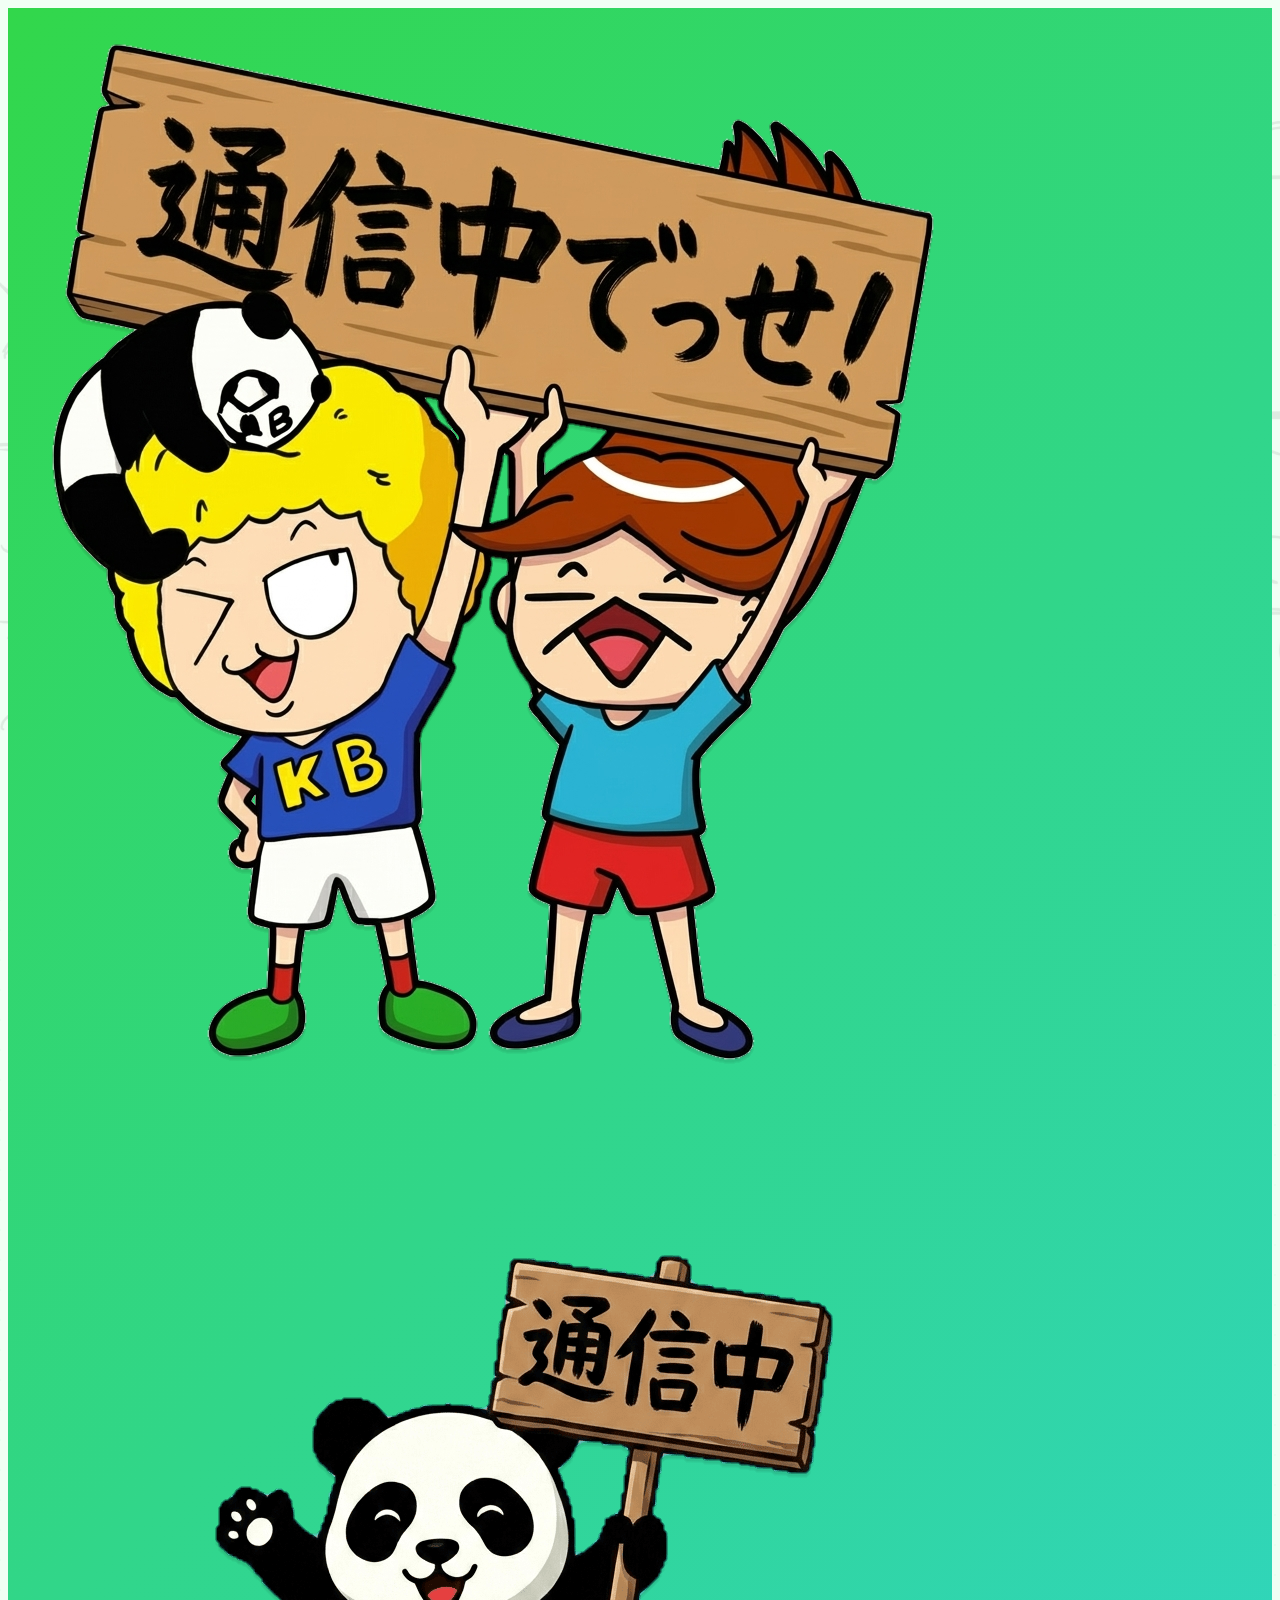
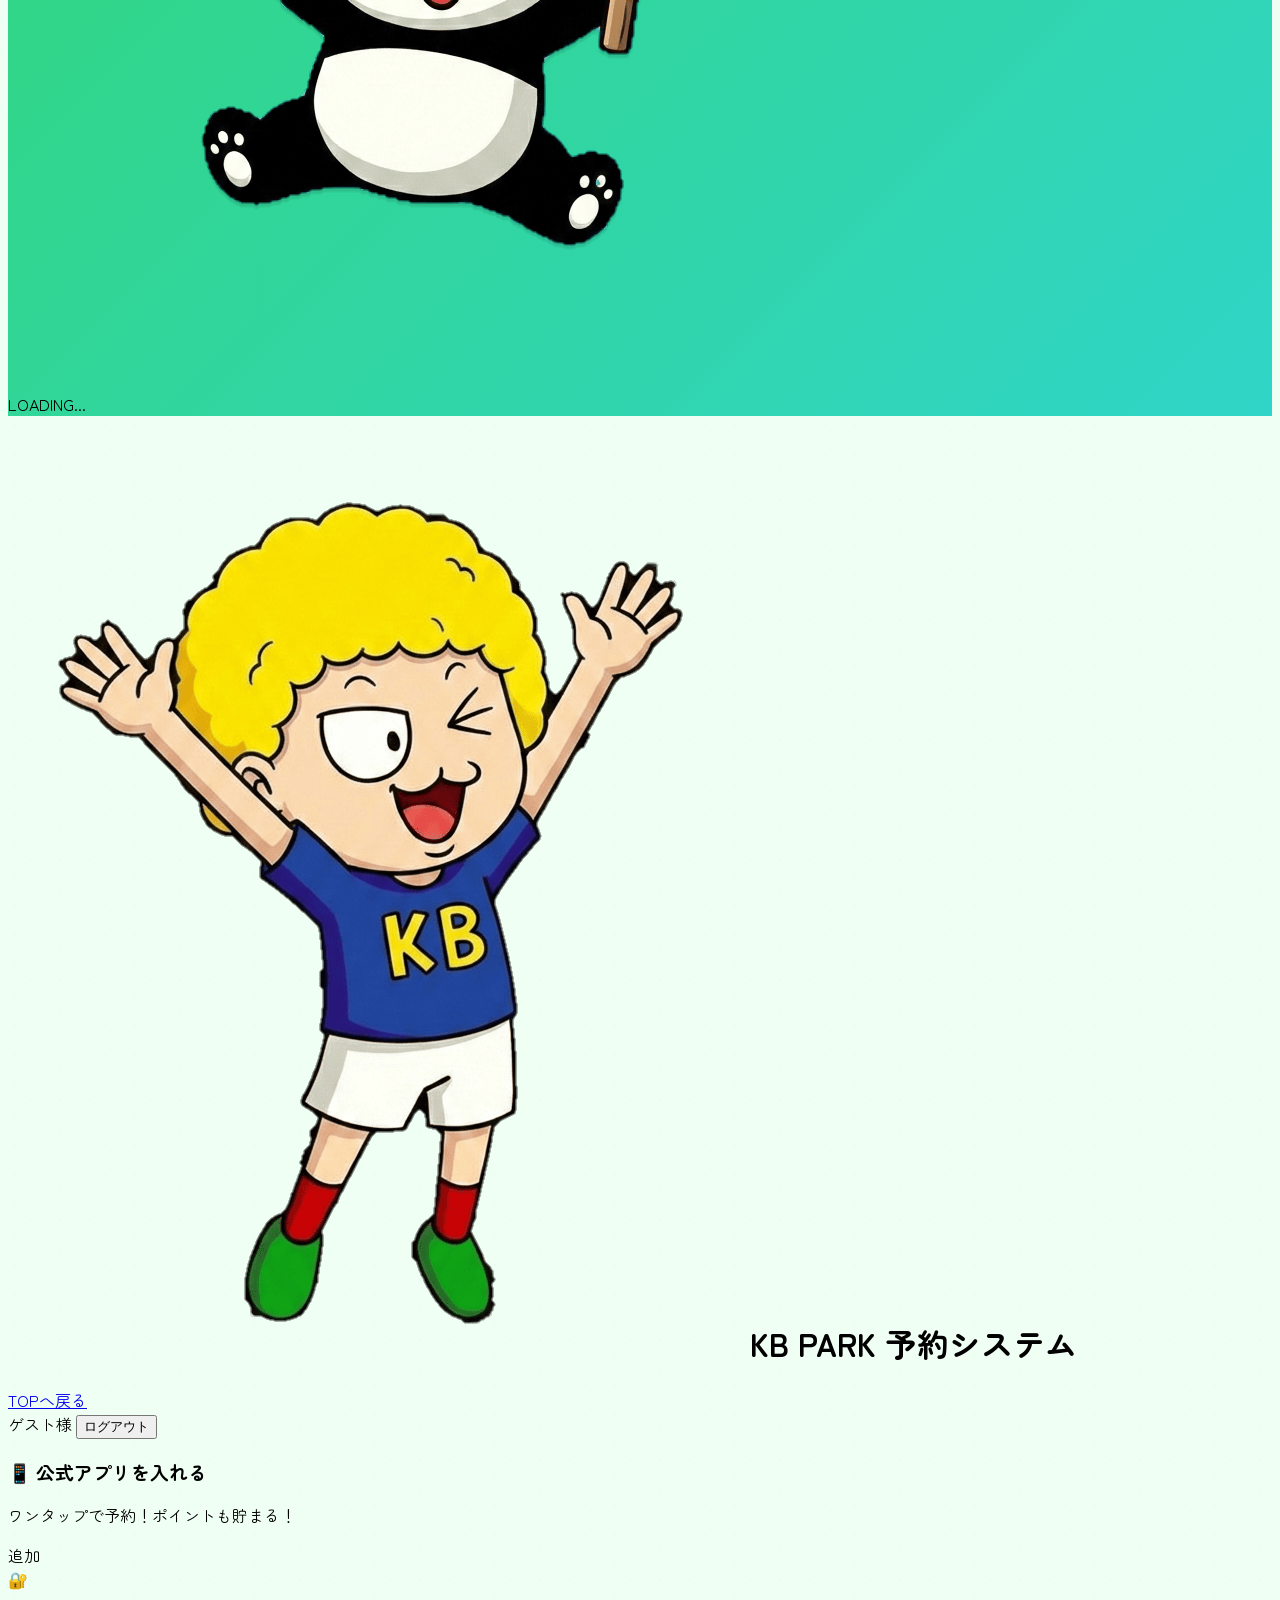
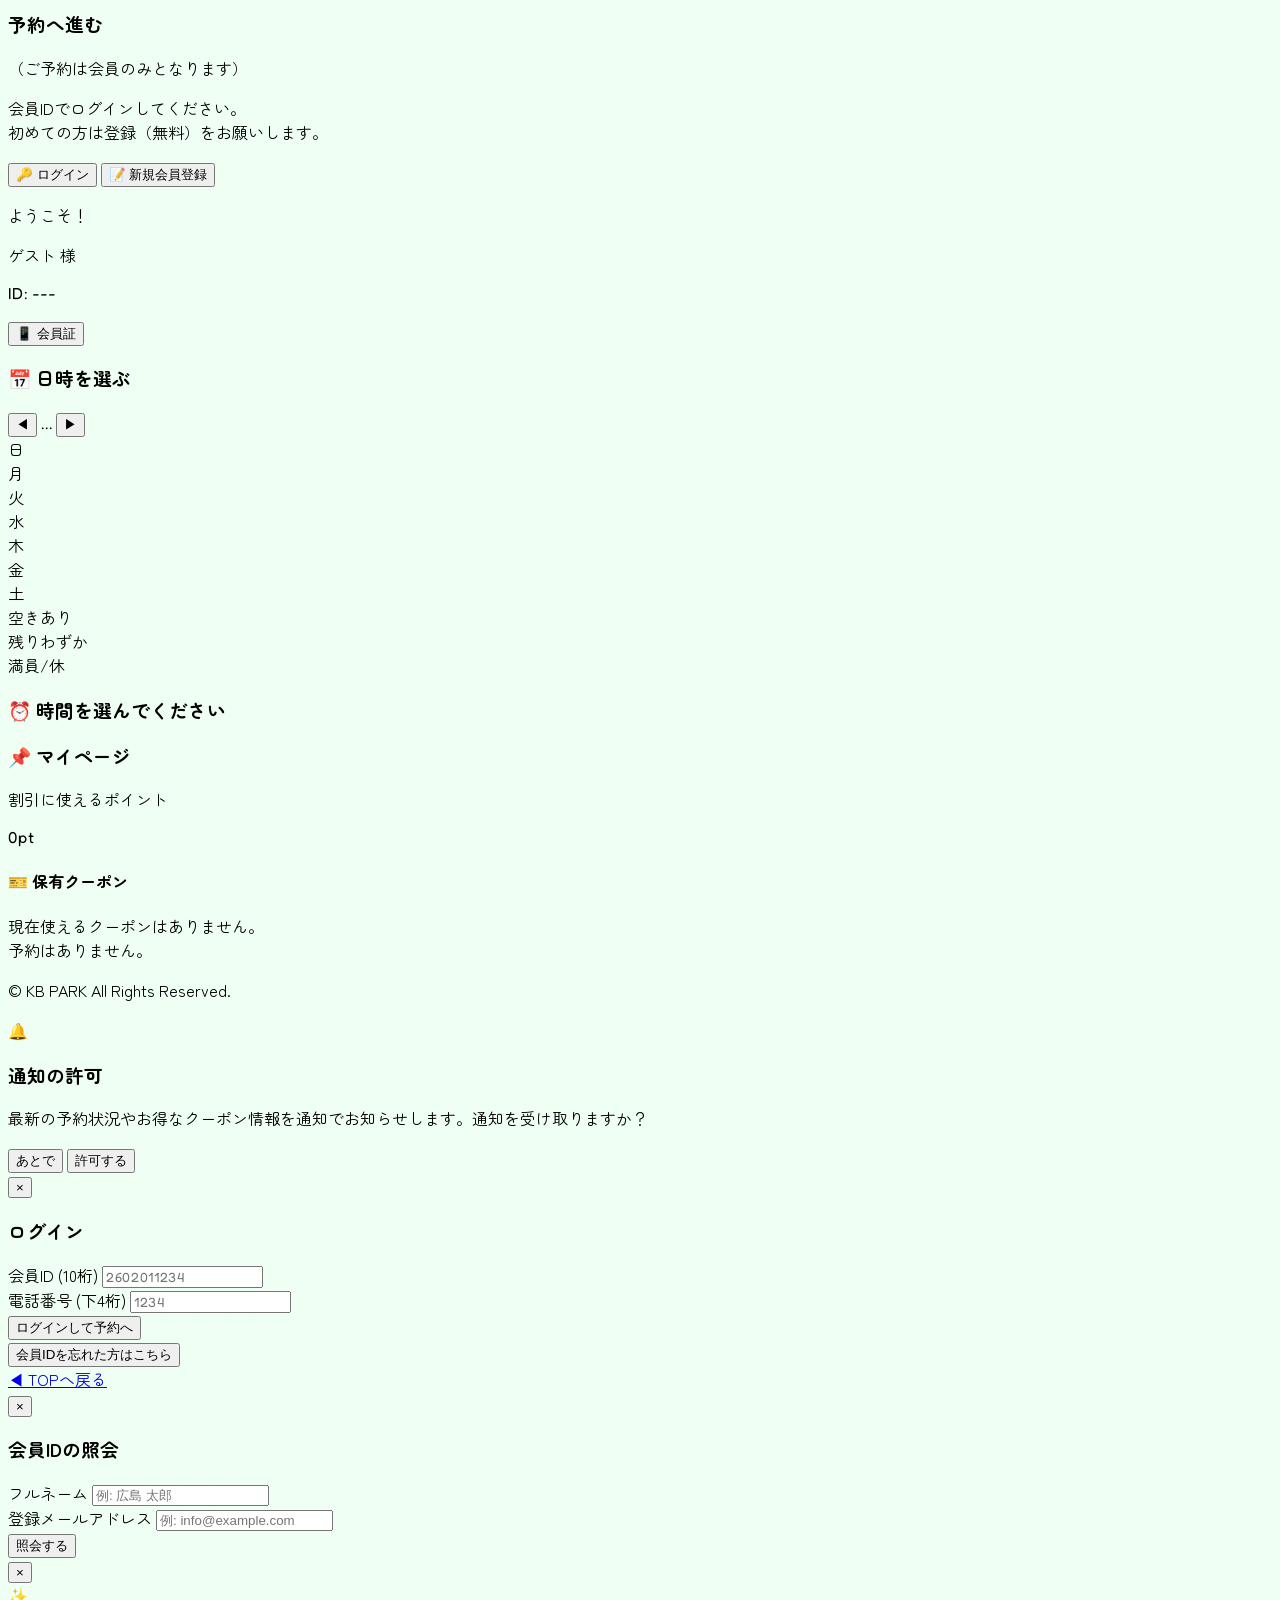
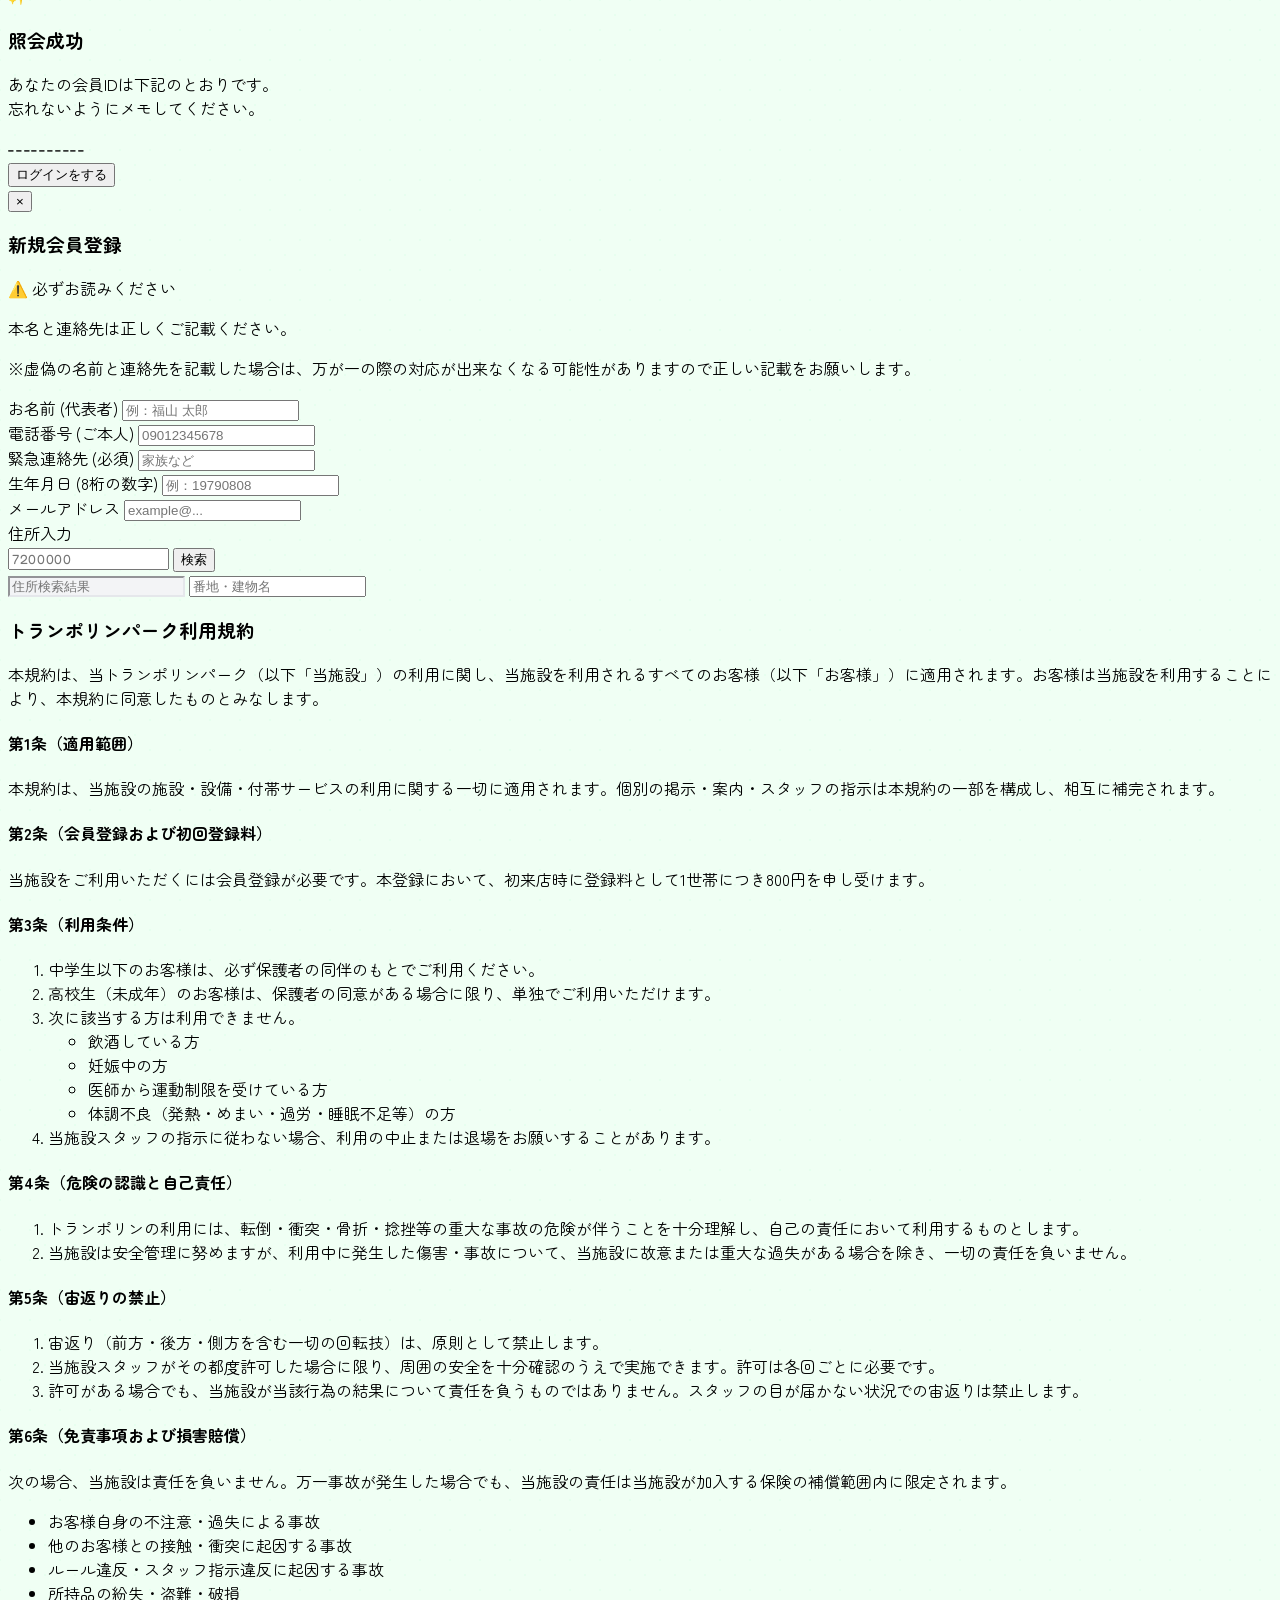
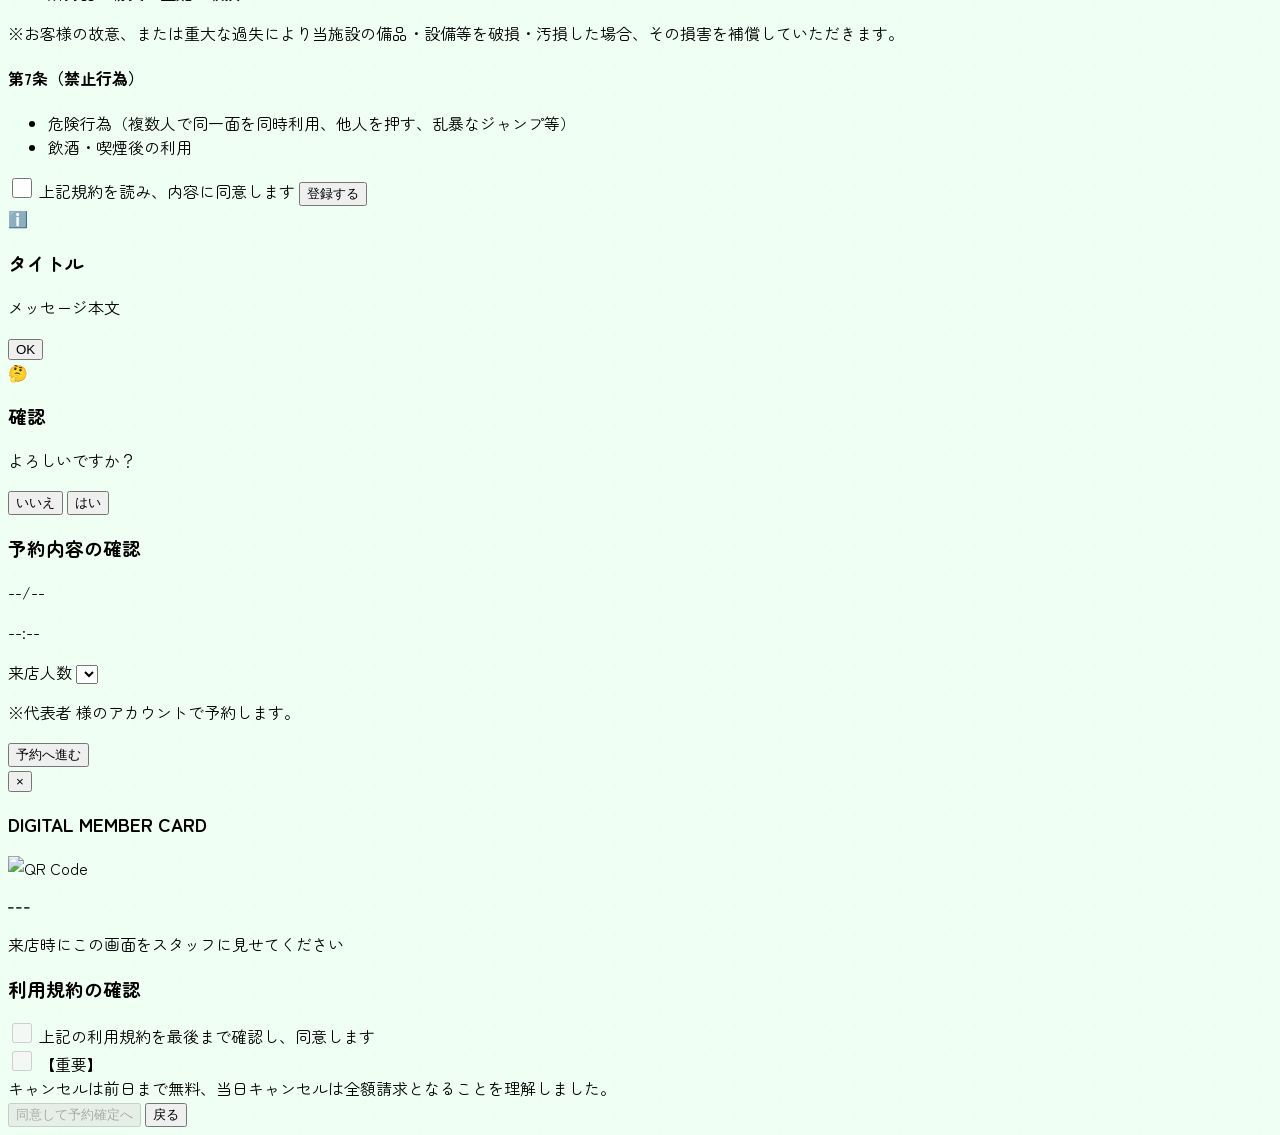
==== commit e646be70: "Add files via upload" ====
--- a/index.html
+++ b/index.html
@@ -20,18 +20,19 @@
         window.OneSignalDeferred = window.OneSignalDeferred || [];
         OneSignalDeferred.push(async function(OneSignal) {
             
-            // 1. 環境判定（アプリ版 PWA かどうか）
+            // 1. アプリ起動判定
             const isStandalone = window.navigator.standalone === true || window.matchMedia('(display-mode: standalone)').matches;
             const isAppParam = new URLSearchParams(window.location.search).get('mode') === 'app';
             const isAppMode = isStandalone || isAppParam;
 
-            // 2. 初期化（scope指定の削除により、サブディレクトリでの権限エラーを解消）
+            // 2. パスを明示してOneSignalを初期化
             await OneSignal.init({
                 appId: "fe175548-472e-490e-85ff-ea2bf485fc10",
-                serviceWorkerPath: "sw.js"
+                serviceWorkerPath: "/User/sw.js",
+                serviceWorkerParam: { scope: "/User/" }
             });
 
-            // 3. アプリ版 ＆ まだ回答していない場合のみ、自作の日本語モーダルを表示
+            // 3. アプリ版で未回答の場合のみモーダル表示
             if (isAppMode) {
                 const answered = localStorage.getItem('pushPromptAnswered');
                 if (!answered) {
@@ -43,27 +44,48 @@
             }
         });
 
-        // ==========================================
-        // ▼ カスタムモーダル用の制御関数 ▼
-        // ==========================================
+        // 通知を許可する処理
         async function acceptCustomPush() {
-            // 回答済みフラグを保存（二度と出さない）
             localStorage.setItem('pushPromptAnswered', 'true');
             document.getElementById('pushPromptModal').classList.add('hidden');
             
-            // ★修正箇所：iPhoneのセキュリティブロックを貫通するため、非同期のクッションを外し一直線（同期処理）でOSダイアログを起動する
+            // iOSの制限を回避するため同期処理で許可ダイアログを呼ぶ
             if (window.OneSignal) {
                 await window.OneSignal.Notifications.requestPermission();
+                
+                // 許可直後にユーザーIDを文字列として紐付ける
+                const userData = localStorage.getItem('kb_user_v3');
+                if (userData) {
+                    try {
+                        const user = JSON.parse(userData);
+                        if (user && user.member_id) {
+                            await window.OneSignal.login(String(user.member_id));
+                        }
+                    } catch (e) {
+                        console.error('ID紐付けエラー:', e);
+                    }
+                }
             } else if (window.OneSignalDeferred) {
-                // 万一OneSignalの読み込みが遅れている場合のみフォールバック
                 window.OneSignalDeferred.push(async function(OneSignal) {
                     await OneSignal.Notifications.requestPermission();
+                    
+                    const userData = localStorage.getItem('kb_user_v3');
+                    if (userData) {
+                        try {
+                            const user = JSON.parse(userData);
+                            if (user && user.member_id) {
+                                await OneSignal.login(String(user.member_id));
+                            }
+                        } catch (e) {
+                            console.error('ID紐付けエラー:', e);
+                        }
+                    }
                 });
             }
         }
 
+        // 通知を後でにする処理
         function declineCustomPush() {
-            // 回答済みフラグを保存（二度と出さない）
             localStorage.setItem('pushPromptAnswered', 'true');
             document.getElementById('pushPromptModal').classList.add('hidden');
         }
@@ -109,7 +131,7 @@
     </script>
     <link rel="stylesheet" href="style.css">
 <style>
-/* 済ハンコ（過去日表示用） */
+/* 済ハンコ */
 .kb-stamp-done{
   position:absolute;
   inset: 14%;
@@ -196,7 +218,7 @@
                     <p class="text-2xl font-black" id="dispMemberName">ゲスト 様</p>
                     <p class="text-sm font-mono mt-1 opacity-90">ID: <span id="dispMemberId" class="font-bold text-xl">---</span></p>
                 </div>
-                <button onclick="showQrModal()" class="bg-white text-pop-green font-bold py-2 px-4 rounded-xl shadow-md active:scale-95 transition text-sm flex flex-col items-center">
+                <button onclick="showQrModal('member')" class="bg-white text-pop-green font-bold py-2 px-4 rounded-xl shadow-md active:scale-95 transition text-sm flex flex-col items-center">
                     <span class="text-2xl leading-none">📱</span>
                     <span class="text-[10px]">会員証</span>
                 </button>
@@ -243,6 +265,13 @@
                 <div class="bg-white border-2 border-pop-green/30 rounded-xl p-4 text-center shadow-sm">
                     <p class="text-xs text-pop-green font-black mb-1">割引に使えるポイント</p>
                     <p class="text-3xl font-black text-pop-text font-english"><span id="myPagePoint">0</span><span class="text-sm ml-1 text-gray-500">pt</span></p>
+                </div>
+            </div>
+
+            <div id="myCouponsArea" class="mb-6">
+                <h4 class="font-bold text-pop-pink mb-2 flex items-center gap-2"><span>🎫</span> 保有クーポン</h4>
+                <div id="myCouponsList" class="grid gap-2">
+                    <div class="text-sm text-gray-500">現在使えるクーポンはありません。</div>
                 </div>
             </div>
 
@@ -497,12 +526,12 @@
         <div class="absolute inset-0 bg-pop-dim backdrop-blur-sm" onclick="closeModal('qrModal')"></div>
         <div class="relative w-full max-w-sm bg-white rounded-3xl p-8 shadow-2xl text-center animate-pop-in">
             <button onclick="closeModal('qrModal')" class="absolute top-4 right-4 text-2xl text-gray-400">×</button>
-            <h3 class="text-xl font-bold mb-4 text-pop-green">DIGITAL MEMBER CARD</h3>
+            <h3 id="qrModalTitle" class="text-xl font-bold mb-4 text-pop-green">DIGITAL MEMBER CARD</h3>
             <div id="qrCodeArea" class="bg-white border-4 border-gray-100 rounded-xl p-4 mb-4 aspect-square flex items-center justify-center">
                 <img src="" id="qrImage" alt="QR Code" class="w-full h-full object-contain">
             </div>
             <p class="text-3xl font-mono font-bold mb-2 tracking-widest text-pop-text" id="qrMemberId">---</p>
-            <p class="text-gray-400 text-xs">来店時にこの画面をスタッフに見せてください</p>
+            <p id="qrModalDesc" class="text-gray-400 text-xs">来店時にこの画面をスタッフに見せてください</p>
         </div>
     </div>
 
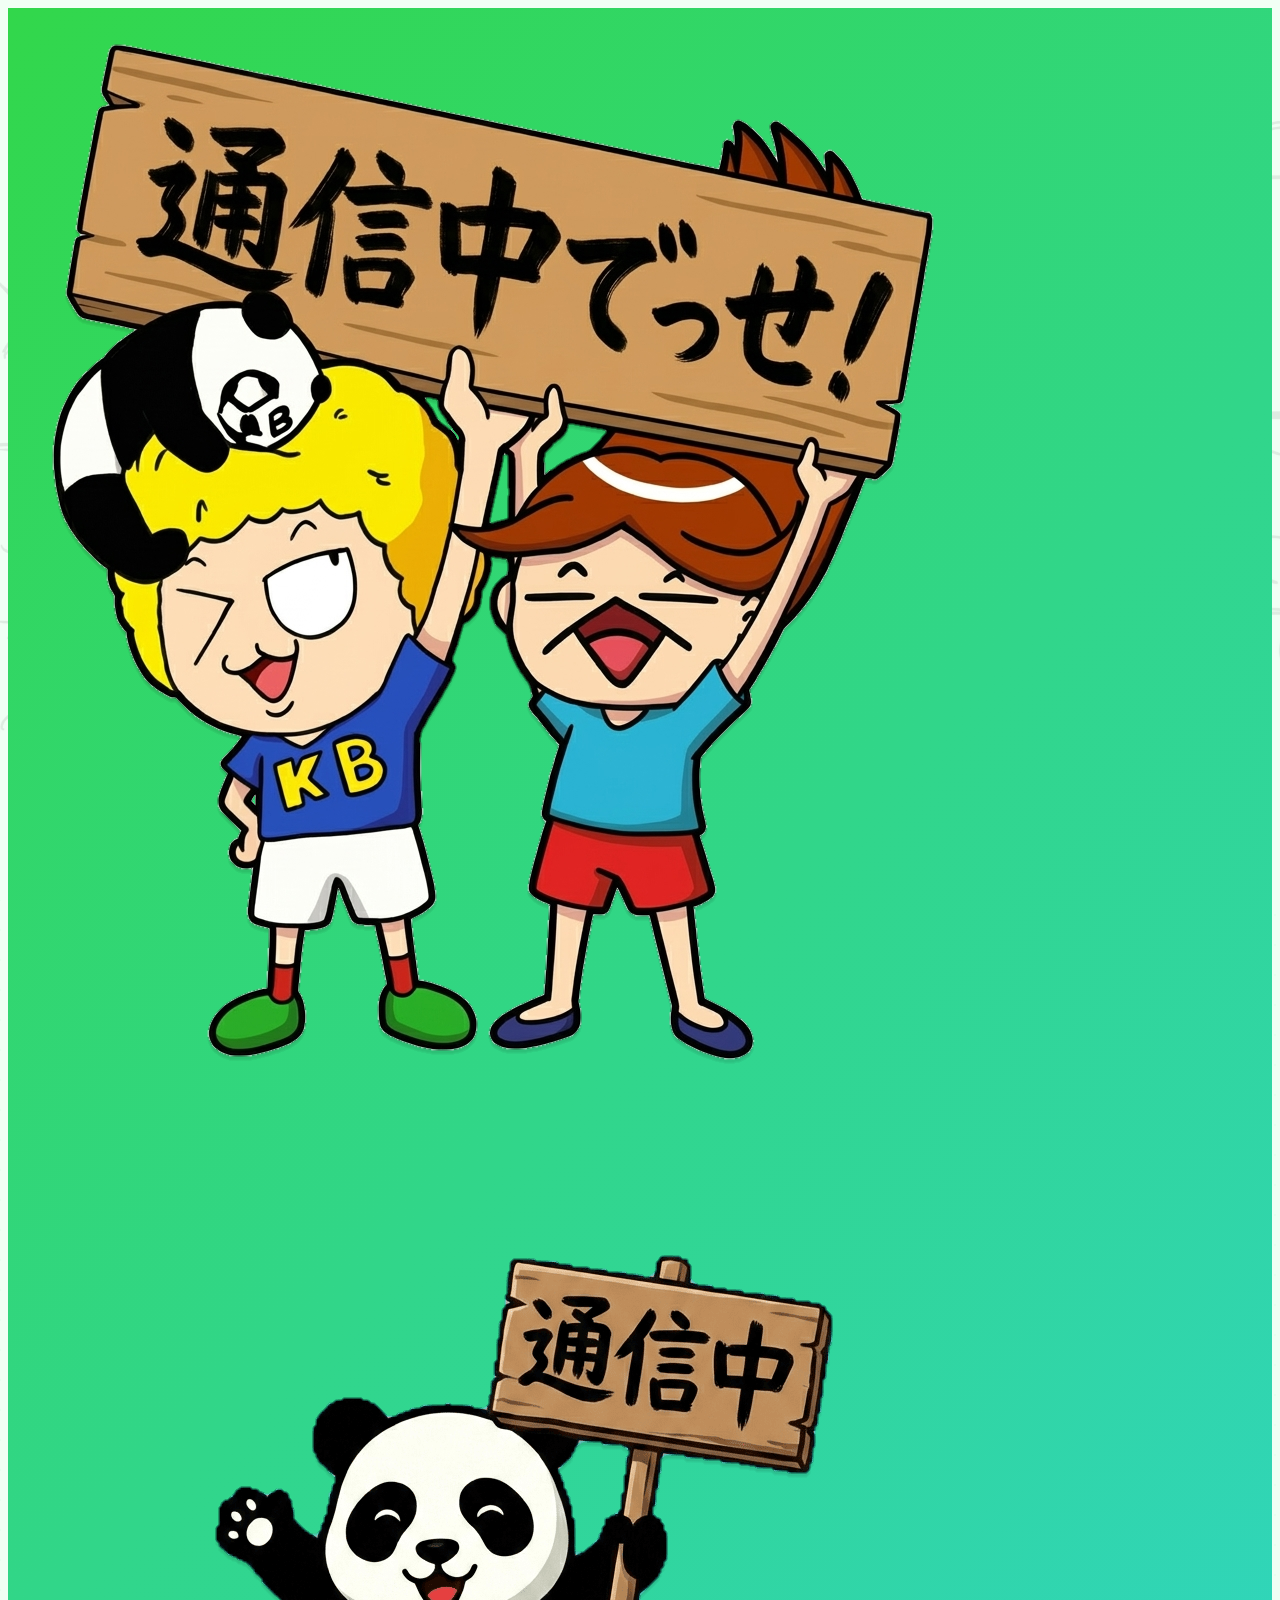
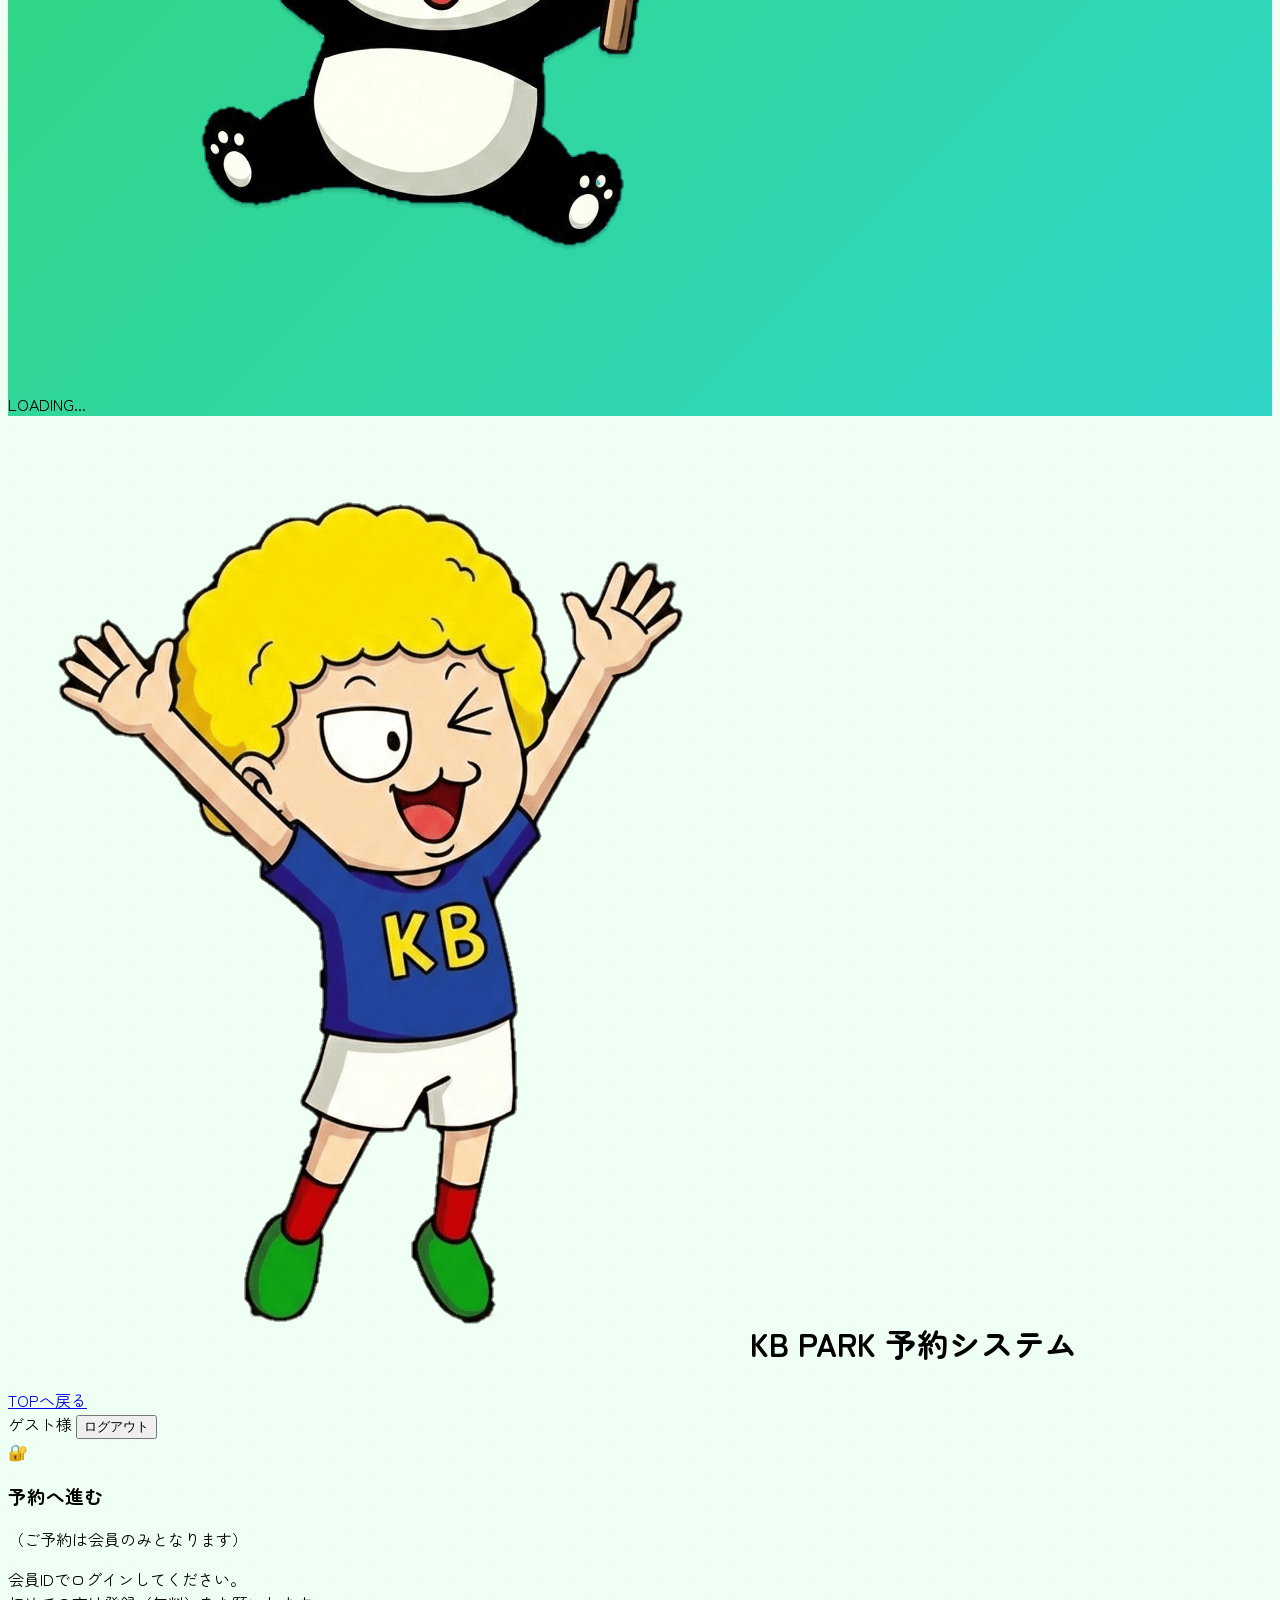
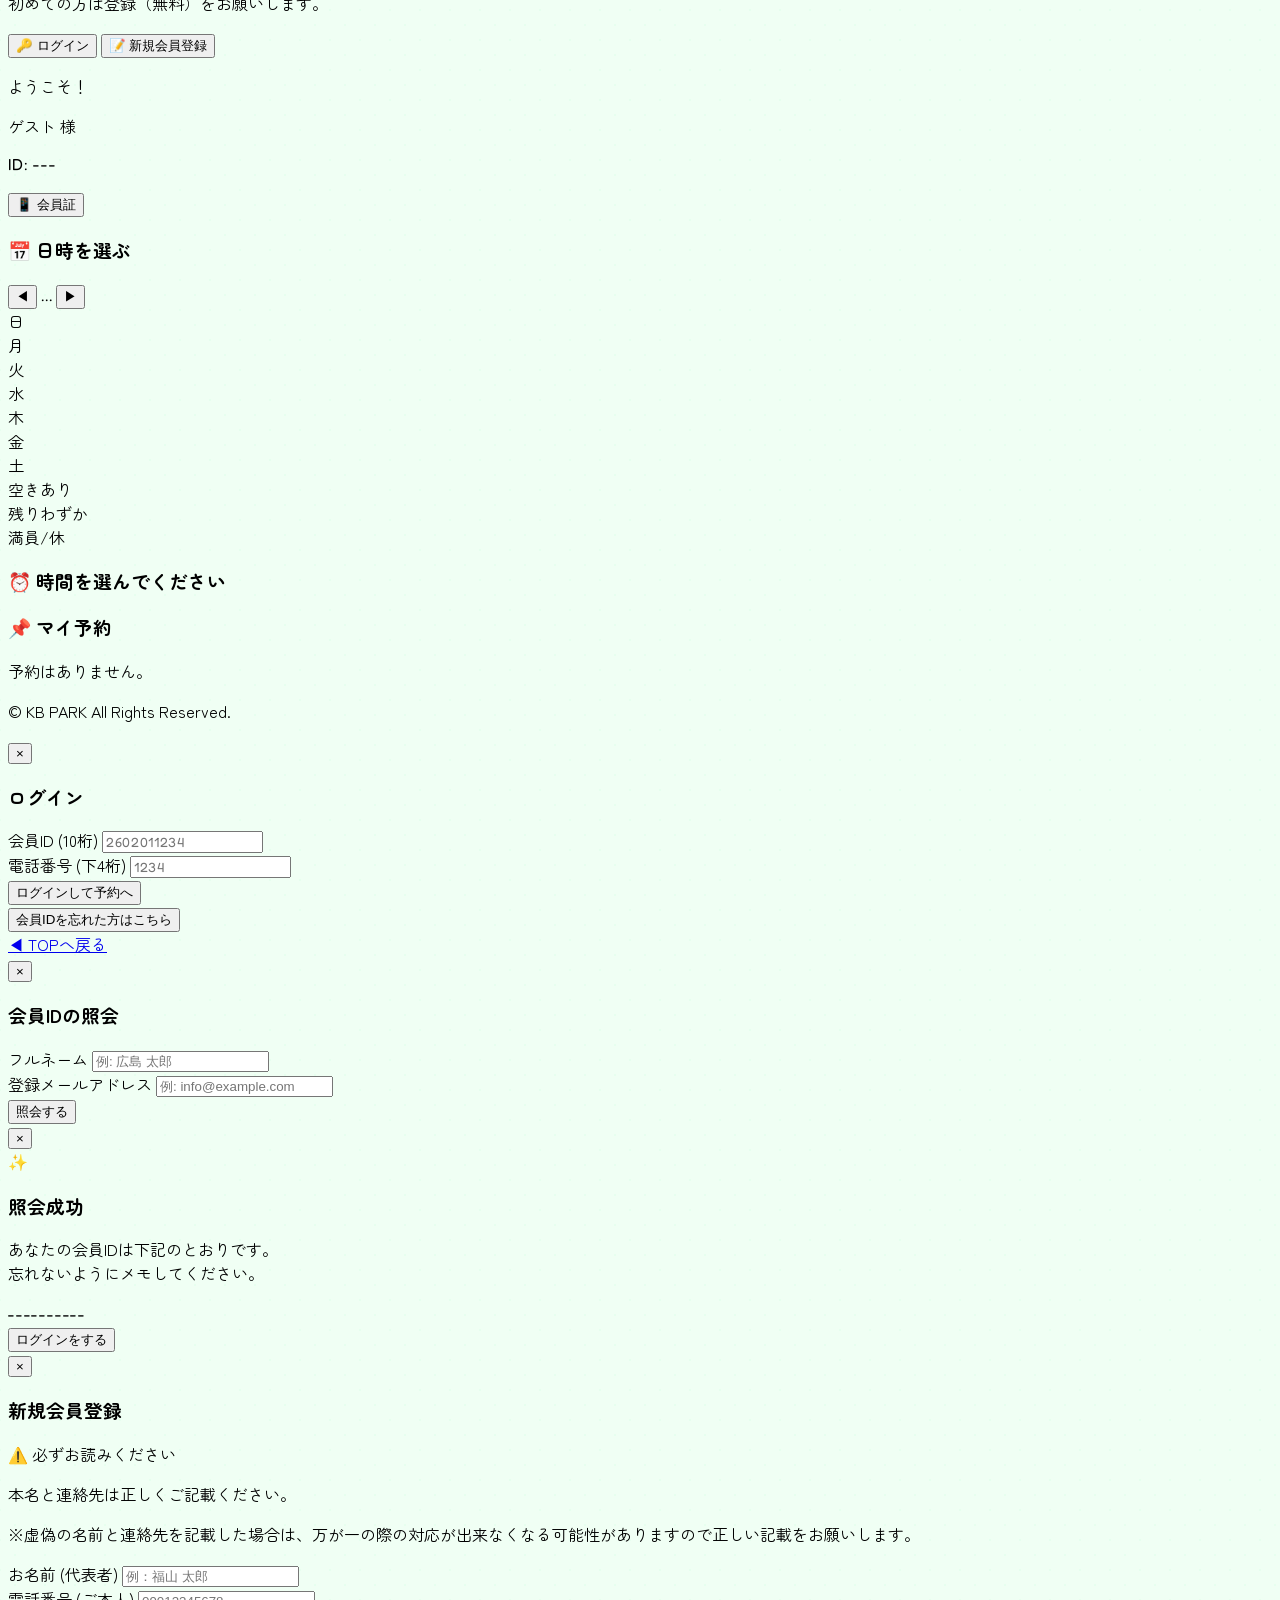
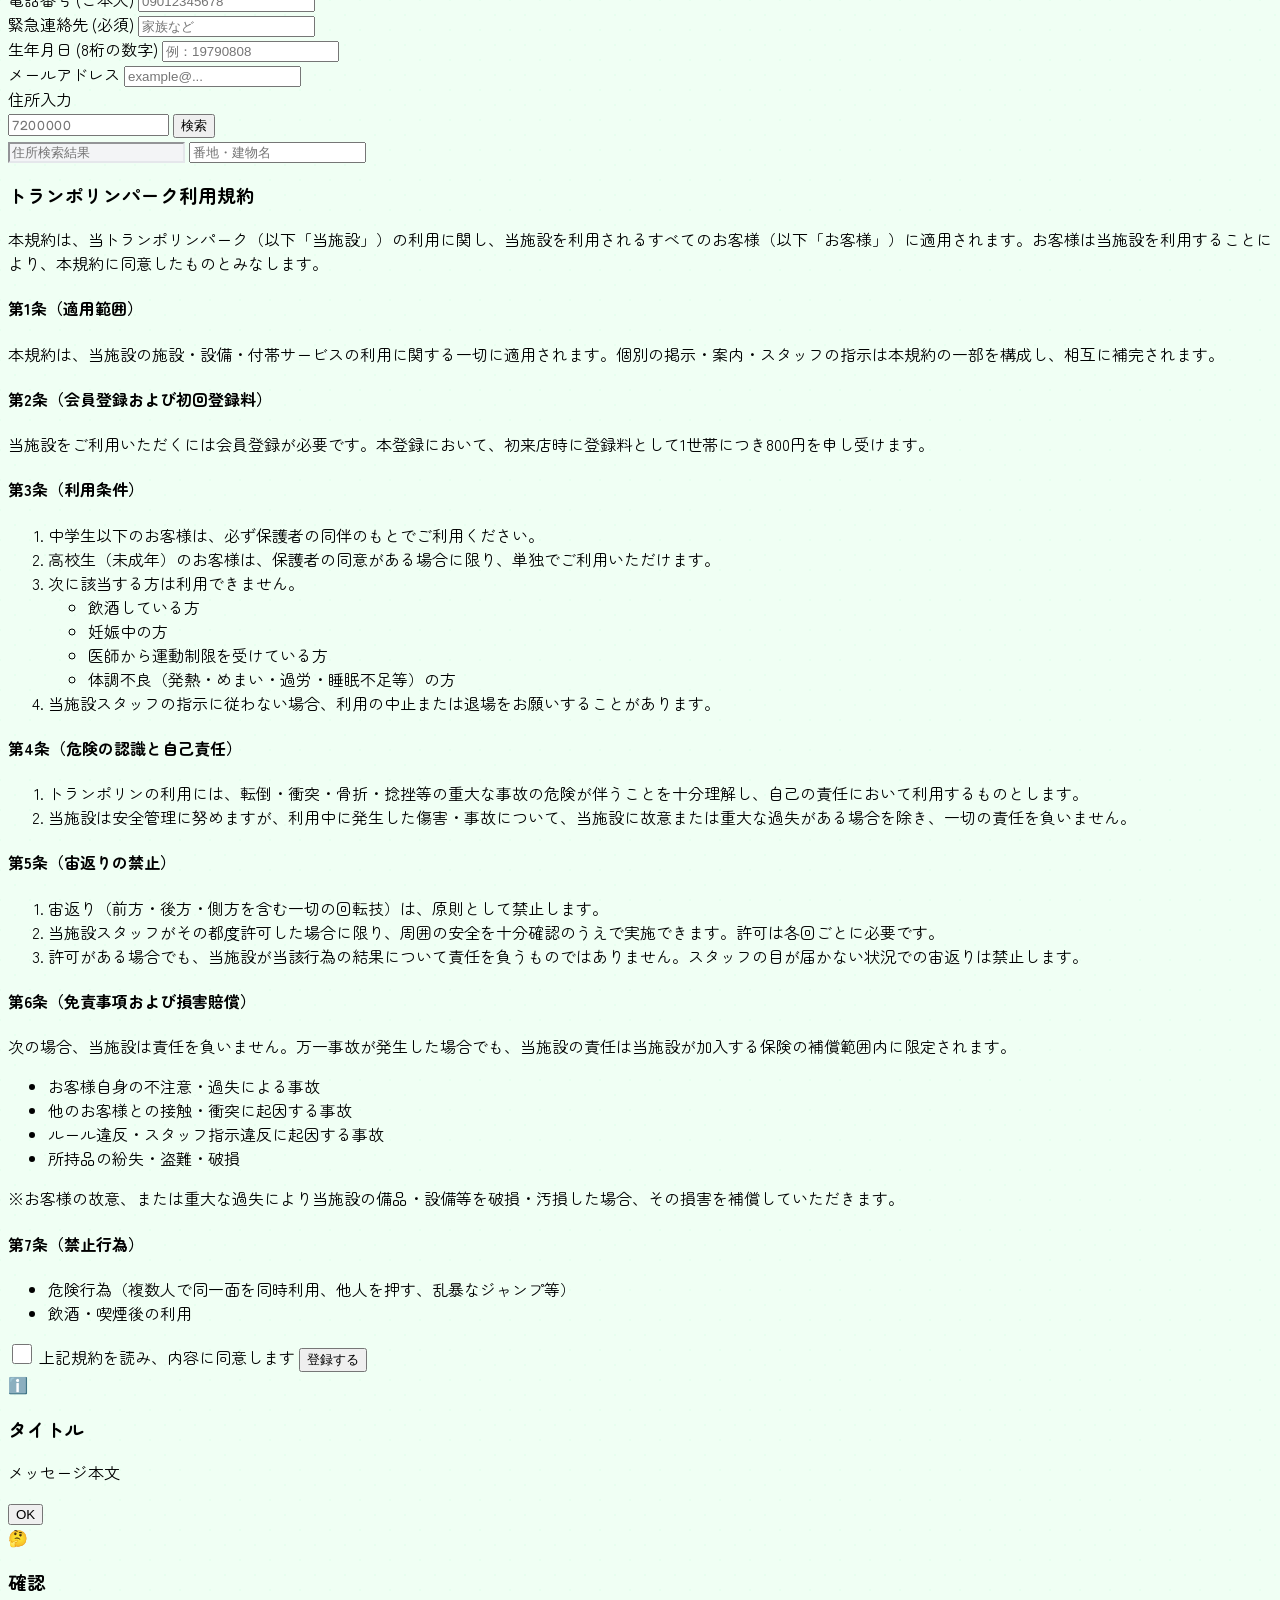
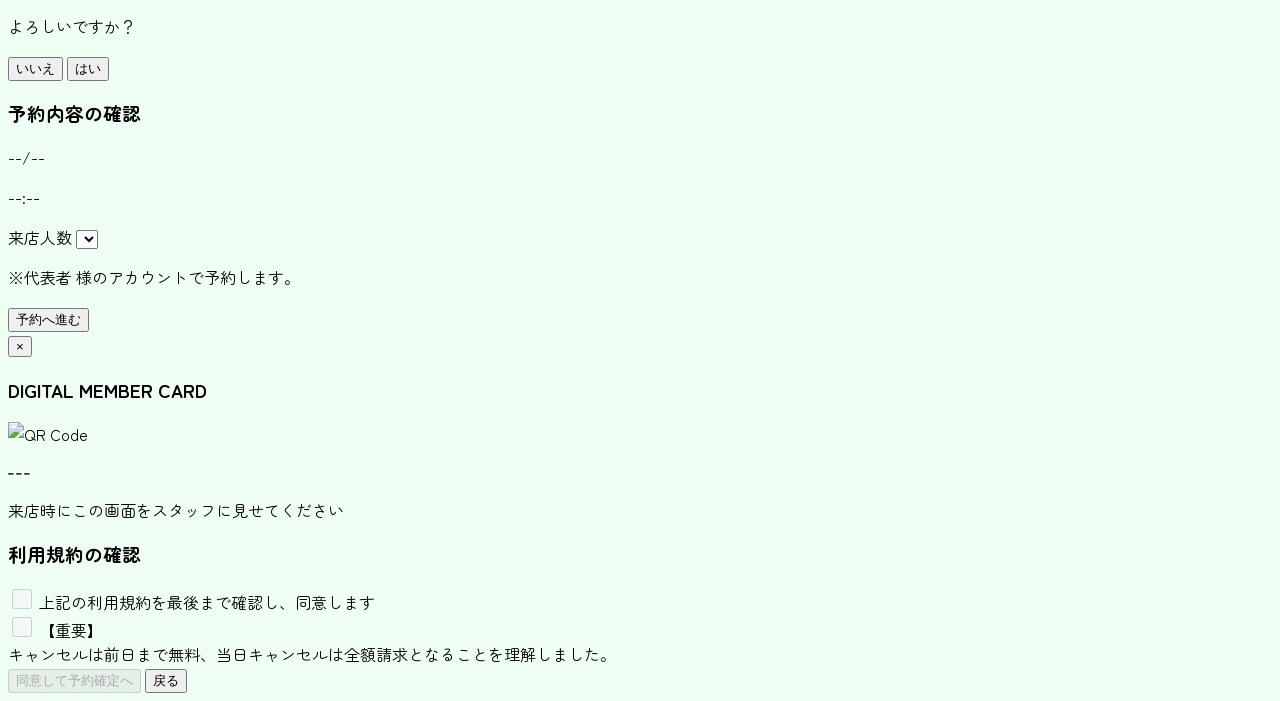
==== commit ef79eb63: "Add files via upload" ====
--- a/index.html
+++ b/index.html
@@ -3,94 +3,13 @@
 <head>
     <meta charset="UTF-8">
     <meta name="viewport" content="width=device-width, initial-scale=1.0, maximum-scale=1.0, user-scalable=no">
-    <title>KB park (ケービーパーク) | 広島県福山市の本格トランポリンパーク</title>
-    
-    <link rel="manifest" href="manifest.json">
-    <meta name="theme-color" content="#32D74B">
-    <link rel="apple-touch-icon" href="icon-192.png">
+    <title>KB PARK 予約システム</title>
     
     <link rel="preconnect" href="https://fonts.googleapis.com">
     <link rel="preconnect" href="https://fonts.gstatic.com" crossorigin>
     <link href="https://fonts.googleapis.com/css2?family=M+PLUS+Rounded+1c:wght@400;700;900&family=Fredoka:wght@600&family=Zen+Maru+Gothic:wght@500;700&display=swap" rel="stylesheet">
     
     <script src="https://cdn.tailwindcss.com"></script>
-    
-    <script src="https://cdn.onesignal.com/sdks/web/v16/OneSignalSDK.page.js" defer></script>
-    <script>
-        window.OneSignalDeferred = window.OneSignalDeferred || [];
-        OneSignalDeferred.push(async function(OneSignal) {
-            
-            // 1. アプリ起動判定
-            const isStandalone = window.navigator.standalone === true || window.matchMedia('(display-mode: standalone)').matches;
-            const isAppParam = new URLSearchParams(window.location.search).get('mode') === 'app';
-            const isAppMode = isStandalone || isAppParam;
-
-            // 2. パスを明示してOneSignalを初期化
-            await OneSignal.init({
-                appId: "fe175548-472e-490e-85ff-ea2bf485fc10",
-                serviceWorkerPath: "/User/sw.js",
-                serviceWorkerParam: { scope: "/User/" }
-            });
-
-            // 3. アプリ版で未回答の場合のみモーダル表示
-            if (isAppMode) {
-                const answered = localStorage.getItem('pushPromptAnswered');
-                if (!answered) {
-                    setTimeout(() => {
-                        const modal = document.getElementById('pushPromptModal');
-                        if (modal) modal.classList.remove('hidden');
-                    }, 1000);
-                }
-            }
-        });
-
-        // 通知を許可する処理
-        async function acceptCustomPush() {
-            localStorage.setItem('pushPromptAnswered', 'true');
-            document.getElementById('pushPromptModal').classList.add('hidden');
-            
-            // iOSの制限を回避するため同期処理で許可ダイアログを呼ぶ
-            if (window.OneSignal) {
-                await window.OneSignal.Notifications.requestPermission();
-                
-                // 許可直後にユーザーIDを文字列として紐付ける
-                const userData = localStorage.getItem('kb_user_v3');
-                if (userData) {
-                    try {
-                        const user = JSON.parse(userData);
-                        if (user && user.member_id) {
-                            await window.OneSignal.login(String(user.member_id));
-                        }
-                    } catch (e) {
-                        console.error('ID紐付けエラー:', e);
-                    }
-                }
-            } else if (window.OneSignalDeferred) {
-                window.OneSignalDeferred.push(async function(OneSignal) {
-                    await OneSignal.Notifications.requestPermission();
-                    
-                    const userData = localStorage.getItem('kb_user_v3');
-                    if (userData) {
-                        try {
-                            const user = JSON.parse(userData);
-                            if (user && user.member_id) {
-                                await OneSignal.login(String(user.member_id));
-                            }
-                        } catch (e) {
-                            console.error('ID紐付けエラー:', e);
-                        }
-                    }
-                });
-            }
-        }
-
-        // 通知を後でにする処理
-        function declineCustomPush() {
-            localStorage.setItem('pushPromptAnswered', 'true');
-            document.getElementById('pushPromptModal').classList.add('hidden');
-        }
-    </script>
-
     <script>
         tailwind.config = {
             theme: {
@@ -131,7 +50,7 @@
     </script>
     <link rel="stylesheet" href="style.css">
 <style>
-/* 済ハンコ */
+/* 済ハンコ（過去日表示用） */
 .kb-stamp-done{
   position:absolute;
   inset: 14%;
@@ -174,7 +93,7 @@
                 <img src="kb君万歳.png" alt="KB君" class="w-10 h-10 object-contain" /> KB PARK 予約システム
             </h1>
             <div class="flex items-center gap-2">
-                <a id="headerTopBtn" href="https://kbperk.github.io/main/" class="text-[10px] md:text-xs bg-pop-yellow text-black px-3 py-2 rounded-full font-bold shadow-sm hover:brightness-110 transition whitespace-nowrap">TOPへ戻る</a>
+                <a href="https://kbperk.github.io/main/" class="text-[10px] md:text-xs bg-pop-yellow text-black px-3 py-2 rounded-full font-bold shadow-sm hover:brightness-110 transition whitespace-nowrap">TOPへ戻る</a>
                 
                 <div id="headerUserArea" class="hidden flex items-center gap-3">
                     <span id="headerUserName" class="font-bold text-sm text-pop-green hidden md:inline">ゲスト様</span>
@@ -185,16 +104,6 @@
     </header>
 
     <main class="relative z-10 pt-24 pb-20 container mx-auto px-4 max-w-3xl">
-
-        <div id="pwaInstallBanner" class="hidden bg-gradient-to-r from-pop-green to-pop-cyan text-white p-4 rounded-2xl shadow-lg mb-6 flex items-center justify-between cursor-pointer active:scale-95 transition-transform">
-            <div>
-                <h3 class="font-black text-lg">📱 公式アプリを入れる</h3>
-                <p class="text-xs font-bold opacity-90 mt-1">ワンタップで予約！ポイントも貯まる！</p>
-            </div>
-            <div class="bg-white text-pop-green font-black text-sm px-4 py-2 rounded-xl shadow-sm whitespace-nowrap">
-                追加
-            </div>
-        </div>
 
         <section id="authSection" class="bg-white rounded-3xl shadow-xl border-4 border-pop-green/30 p-8 text-center mb-12 transform transition-all hover:scale-[1.01]">
             <div class="mb-6"><span class="text-6xl">🔐</span></div>
@@ -218,7 +127,7 @@
                     <p class="text-2xl font-black" id="dispMemberName">ゲスト 様</p>
                     <p class="text-sm font-mono mt-1 opacity-90">ID: <span id="dispMemberId" class="font-bold text-xl">---</span></p>
                 </div>
-                <button onclick="showQrModal('member')" class="bg-white text-pop-green font-bold py-2 px-4 rounded-xl shadow-md active:scale-95 transition text-sm flex flex-col items-center">
+                <button onclick="showQrModal()" class="bg-white text-pop-green font-bold py-2 px-4 rounded-xl shadow-md active:scale-95 transition text-sm flex flex-col items-center">
                     <span class="text-2xl leading-none">📱</span>
                     <span class="text-[10px]">会員証</span>
                 </button>
@@ -258,23 +167,8 @@
 
         <section id="myReservationsSection" class="hidden bg-white rounded-3xl shadow-xl border-4 border-pop-green/20 p-6 mb-12">
             <div class="flex items-center justify-between mb-4">
-                <h3 class="text-xl font-bold flex items-center gap-2"><span>📌</span> マイページ</h3>
-            </div>
-
-            <div id="myPagePointCard" class="hidden bg-gray-50 rounded-2xl p-4 mb-6 border-2 border-gray-100">
-                <div class="bg-white border-2 border-pop-green/30 rounded-xl p-4 text-center shadow-sm">
-                    <p class="text-xs text-pop-green font-black mb-1">割引に使えるポイント</p>
-                    <p class="text-3xl font-black text-pop-text font-english"><span id="myPagePoint">0</span><span class="text-sm ml-1 text-gray-500">pt</span></p>
-                </div>
-            </div>
-
-            <div id="myCouponsArea" class="mb-6">
-                <h4 class="font-bold text-pop-pink mb-2 flex items-center gap-2"><span>🎫</span> 保有クーポン</h4>
-                <div id="myCouponsList" class="grid gap-2">
-                    <div class="text-sm text-gray-500">現在使えるクーポンはありません。</div>
-                </div>
-            </div>
-
+                <h3 class="text-xl font-bold flex items-center gap-2"><span>📌</span> マイ予約</h3>
+            </div>
             <div id="myReservationsEmpty" class="text-sm text-gray-500 hidden">予約はありません。</div>
             <div id="myReservations" class="grid gap-3"></div>
         </section>
@@ -284,19 +178,6 @@
     <footer class="bg-gray-800 text-white py-8 text-center text-sm">
         <p class="opacity-60">&copy; KB PARK All Rights Reserved.</p>
     </footer>
-
-    <div id="pushPromptModal" class="fixed inset-0 z-[100] hidden flex items-center justify-center p-4">
-        <div class="absolute inset-0 bg-black/40 backdrop-blur-sm transition-opacity"></div>
-        <div class="relative w-full max-w-sm bg-white rounded-3xl p-6 shadow-2xl text-center animate-pop-in">
-            <div class="text-5xl mb-4">🔔</div>
-            <h3 class="text-xl font-bold mb-2 text-pop-green">通知の許可</h3>
-            <p class="text-gray-600 mb-6 text-sm leading-relaxed whitespace-pre-wrap">最新の予約状況やお得なクーポン情報を通知でお知らせします。通知を受け取りますか？</p>
-            <div class="flex gap-3">
-                <button onclick="declineCustomPush()" class="flex-1 py-3 rounded-xl font-bold bg-gray-200 text-gray-600 hover:bg-gray-300 transition">あとで</button>
-                <button onclick="acceptCustomPush()" class="flex-1 py-3 rounded-xl font-bold bg-pop-green text-white shadow-md hover:brightness-110 transition">許可する</button>
-            </div>
-        </div>
-    </div>
 
     <div id="loginModal" class="fixed inset-0 z-50 hidden flex items-center justify-center p-4">
         <div class="absolute inset-0 bg-pop-dim backdrop-blur-sm" onclick="closeModal('loginModal')"></div>
@@ -318,7 +199,7 @@
                     <button type="button" onclick="closeModal('loginModal'); openModal('forgotIdModal');" class="text-sm font-bold text-pop-cyan underline hover:text-pop-pink transition">会員IDを忘れた方はこちら</button>
                 </div>
 
-                <div id="loginModalTopContainer" class="mt-6 text-center border-t-2 border-gray-100 pt-4">
+                <div class="mt-6 text-center border-t-2 border-gray-100 pt-4">
                     <a href="https://kbperk.github.io/main/" class="text-sm font-bold text-gray-400 hover:text-gray-600 transition">◀ TOPへ戻る</a>
                 </div>
             </form>
@@ -526,12 +407,12 @@
         <div class="absolute inset-0 bg-pop-dim backdrop-blur-sm" onclick="closeModal('qrModal')"></div>
         <div class="relative w-full max-w-sm bg-white rounded-3xl p-8 shadow-2xl text-center animate-pop-in">
             <button onclick="closeModal('qrModal')" class="absolute top-4 right-4 text-2xl text-gray-400">×</button>
-            <h3 id="qrModalTitle" class="text-xl font-bold mb-4 text-pop-green">DIGITAL MEMBER CARD</h3>
+            <h3 class="text-xl font-bold mb-4 text-pop-green">DIGITAL MEMBER CARD</h3>
             <div id="qrCodeArea" class="bg-white border-4 border-gray-100 rounded-xl p-4 mb-4 aspect-square flex items-center justify-center">
                 <img src="" id="qrImage" alt="QR Code" class="w-full h-full object-contain">
             </div>
             <p class="text-3xl font-mono font-bold mb-2 tracking-widest text-pop-text" id="qrMemberId">---</p>
-            <p id="qrModalDesc" class="text-gray-400 text-xs">来店時にこの画面をスタッフに見せてください</p>
+            <p class="text-gray-400 text-xs">来店時にこの画面をスタッフに見せてください</p>
         </div>
     </div>
 
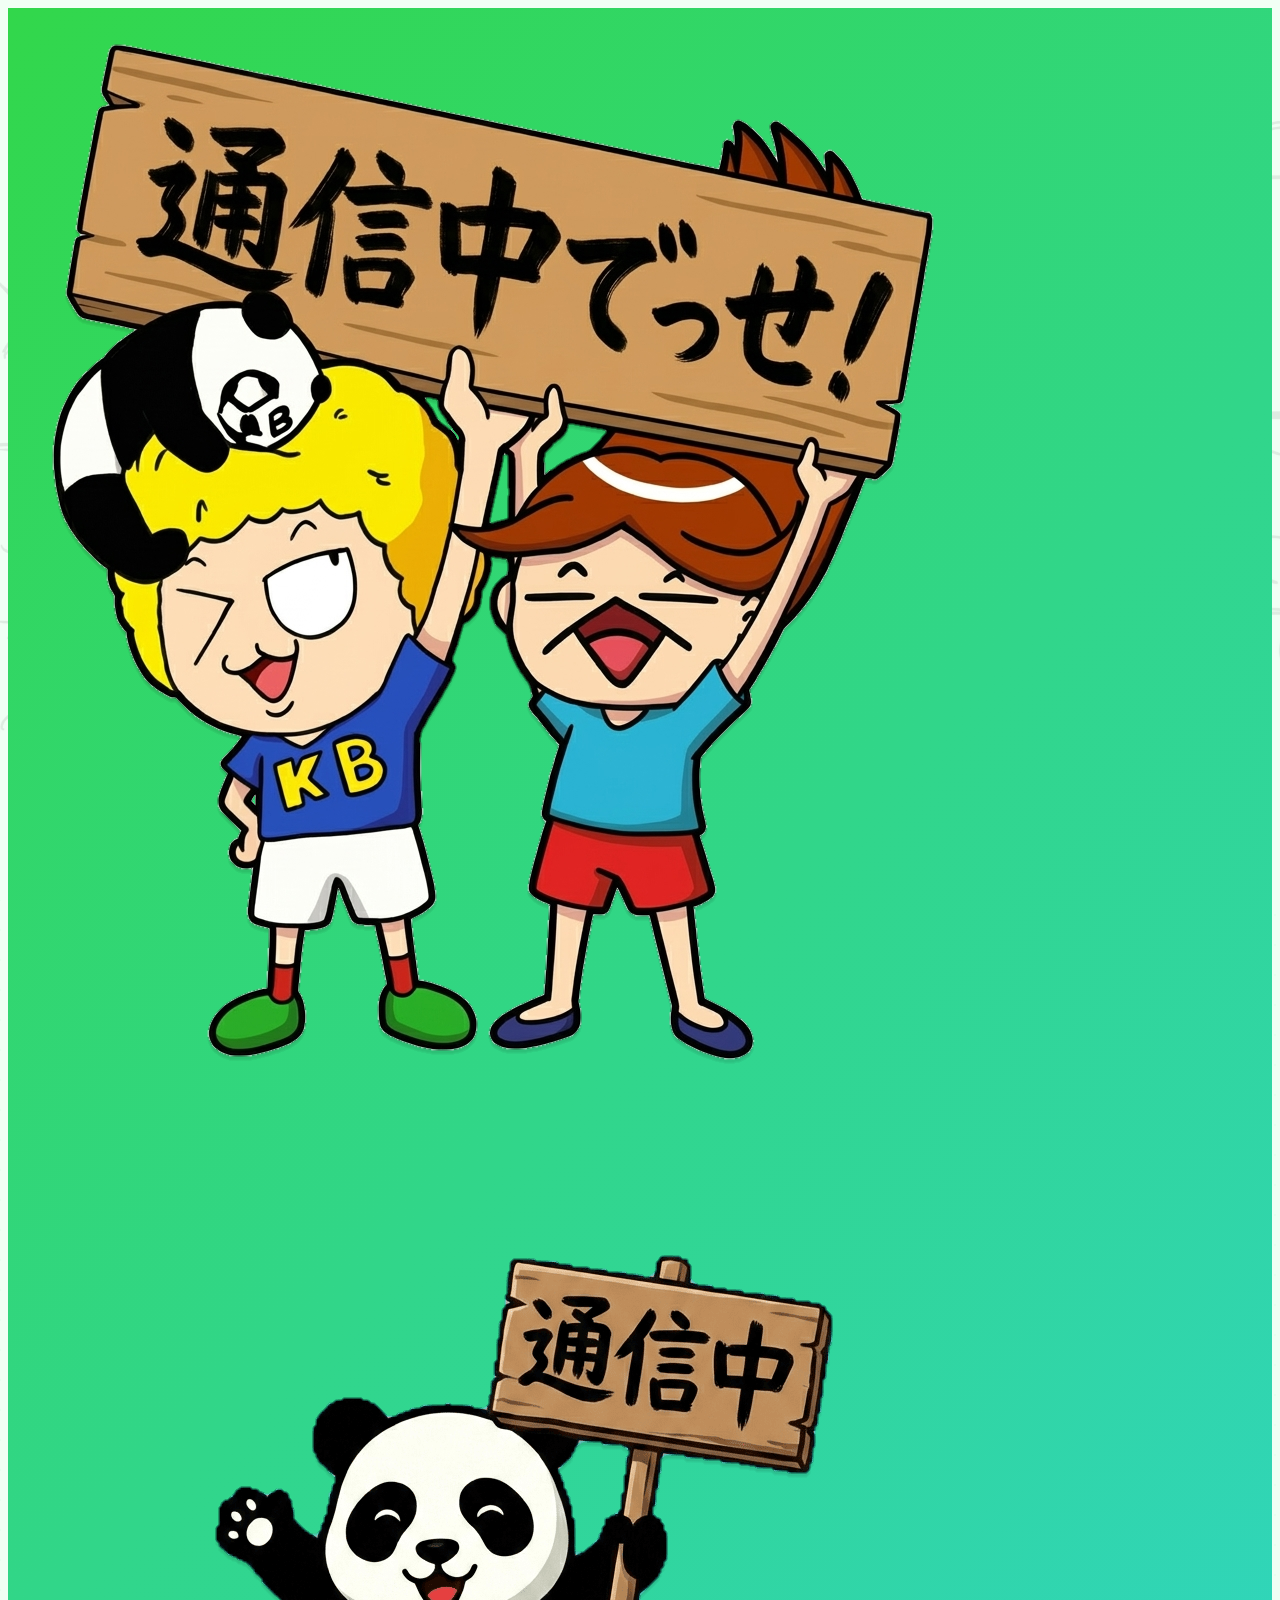
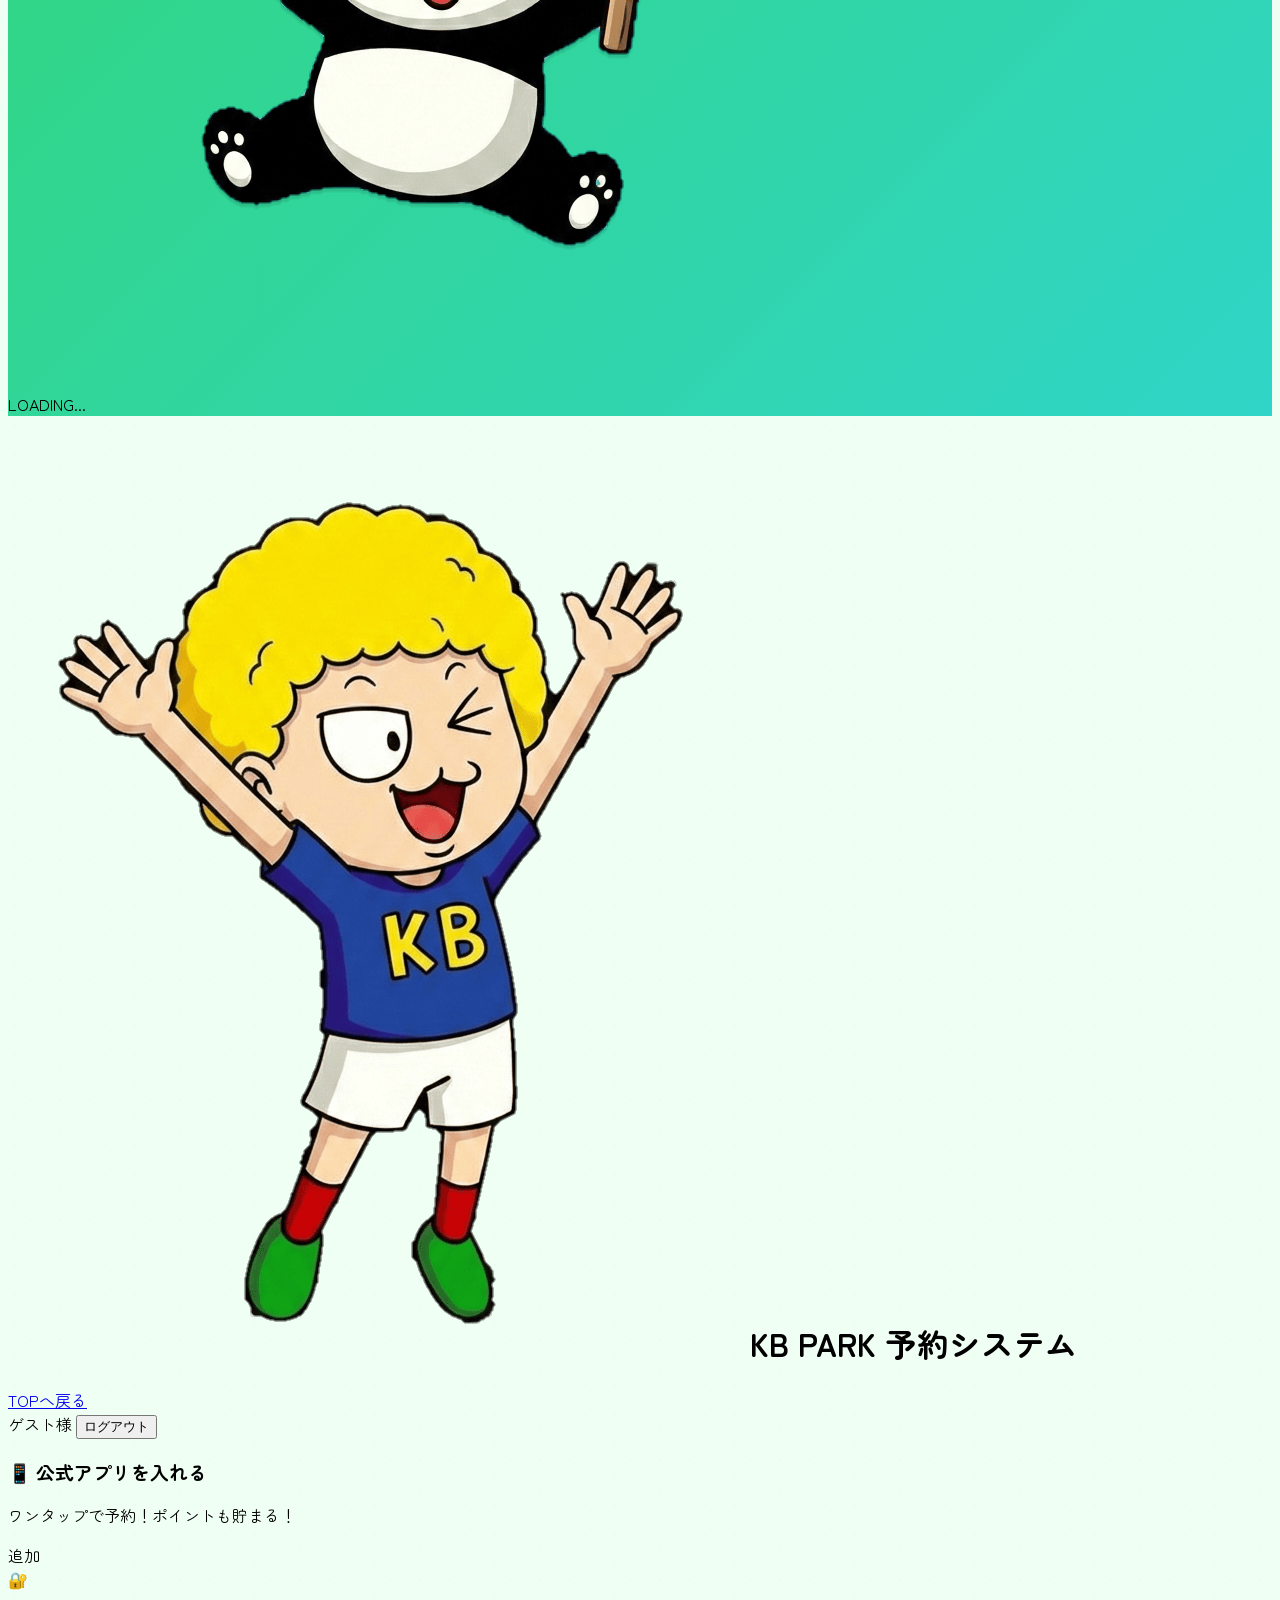
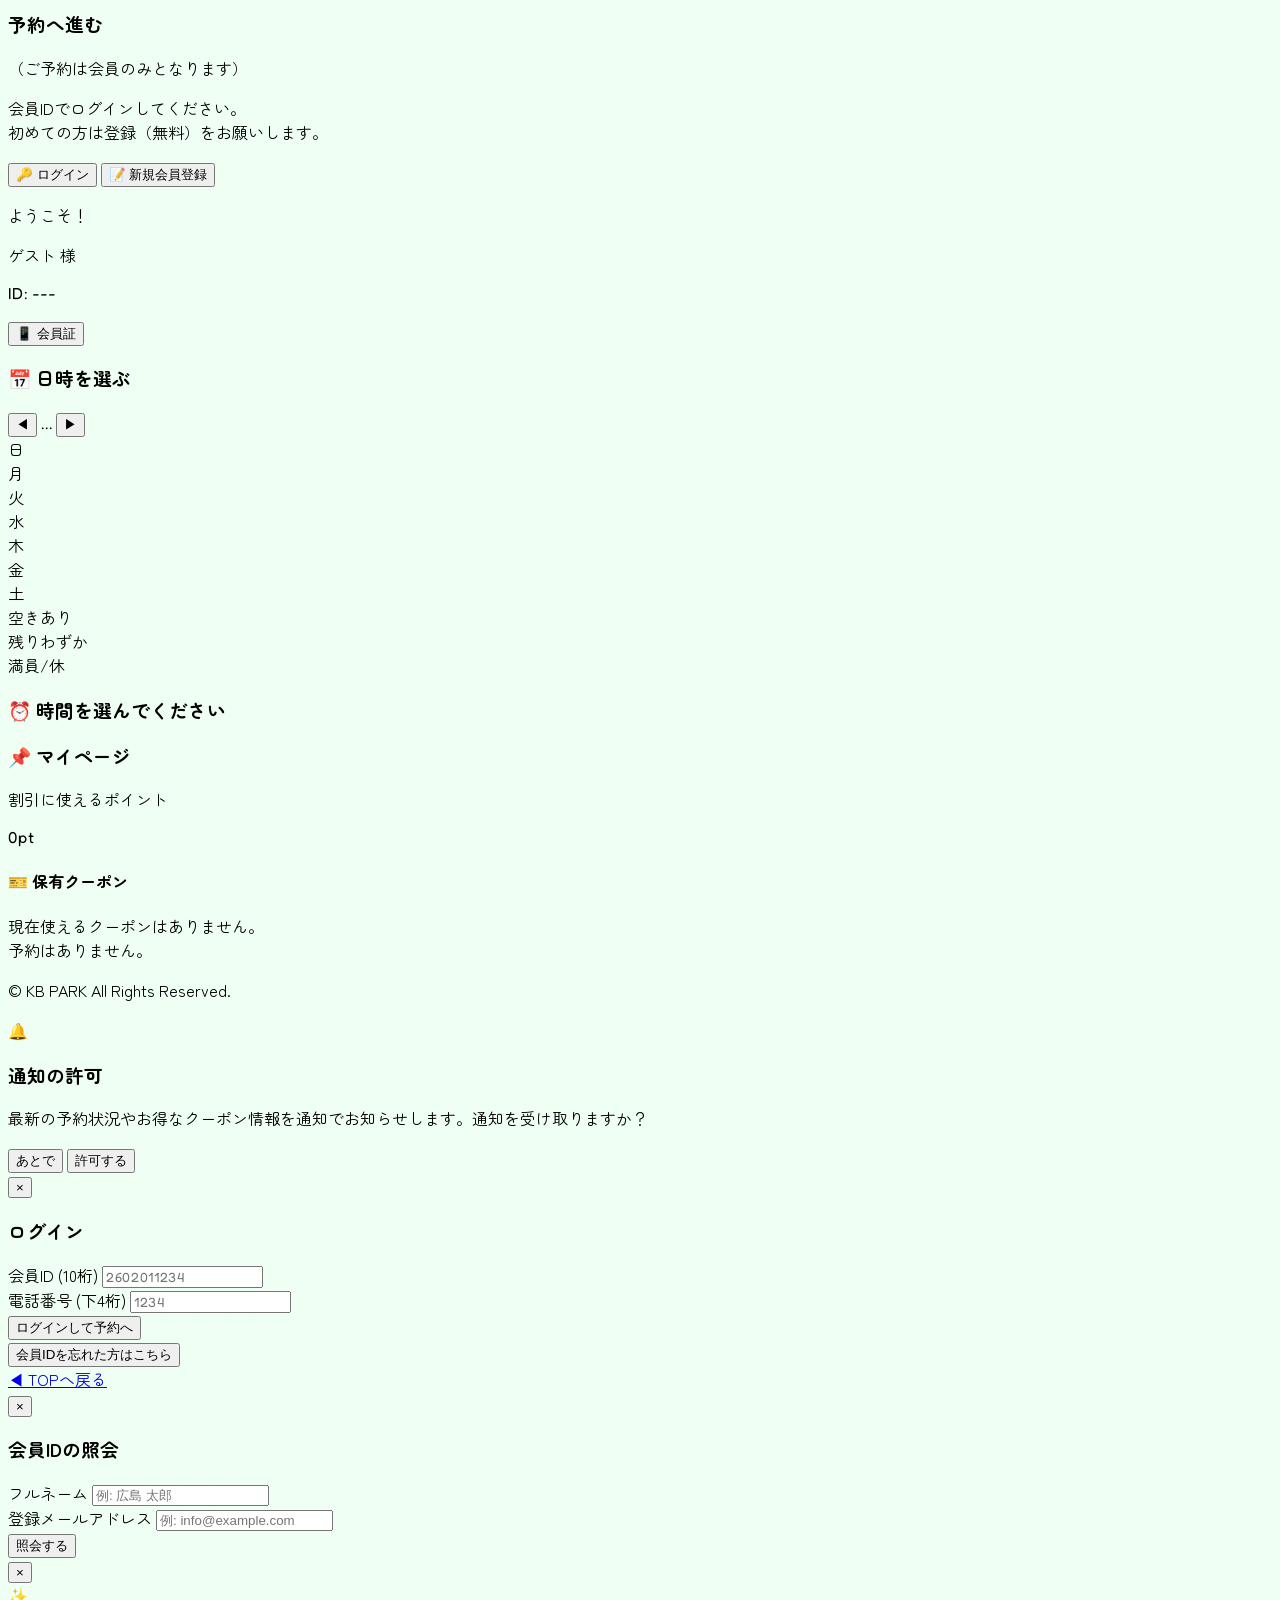
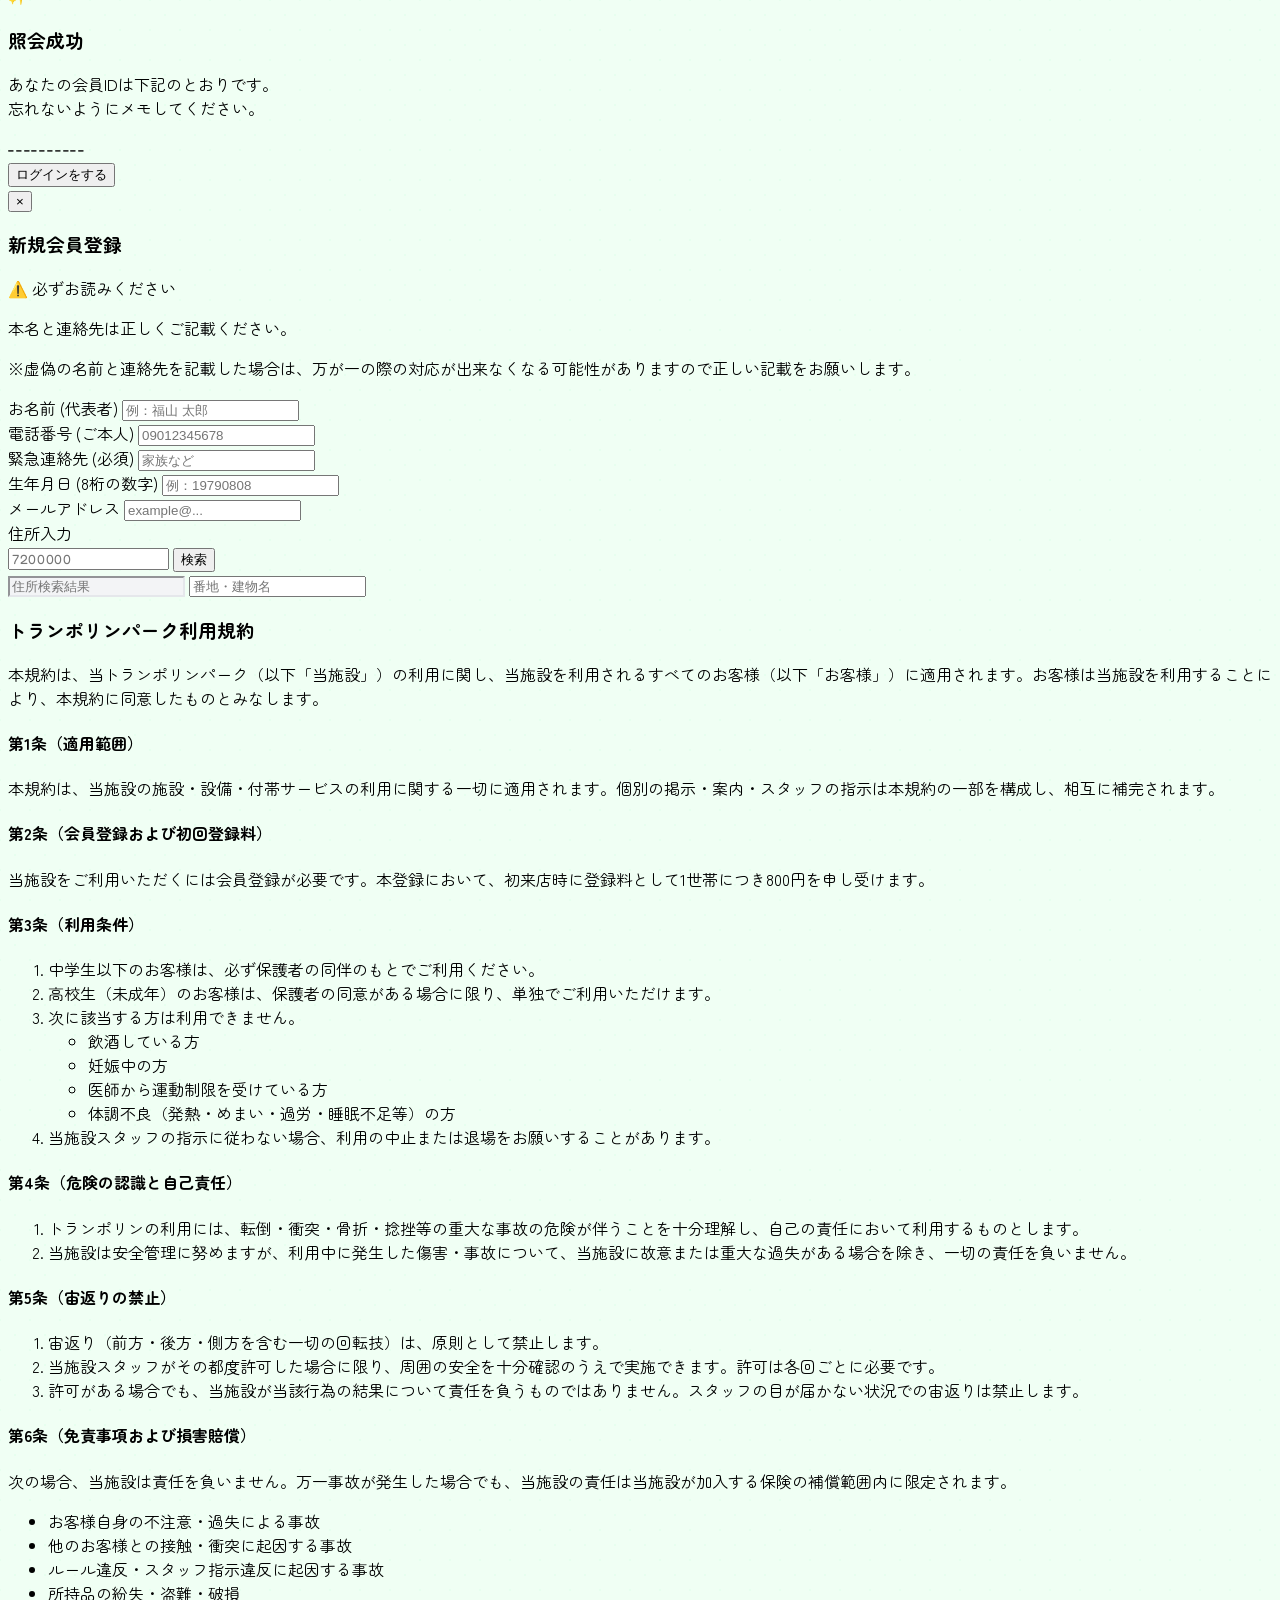
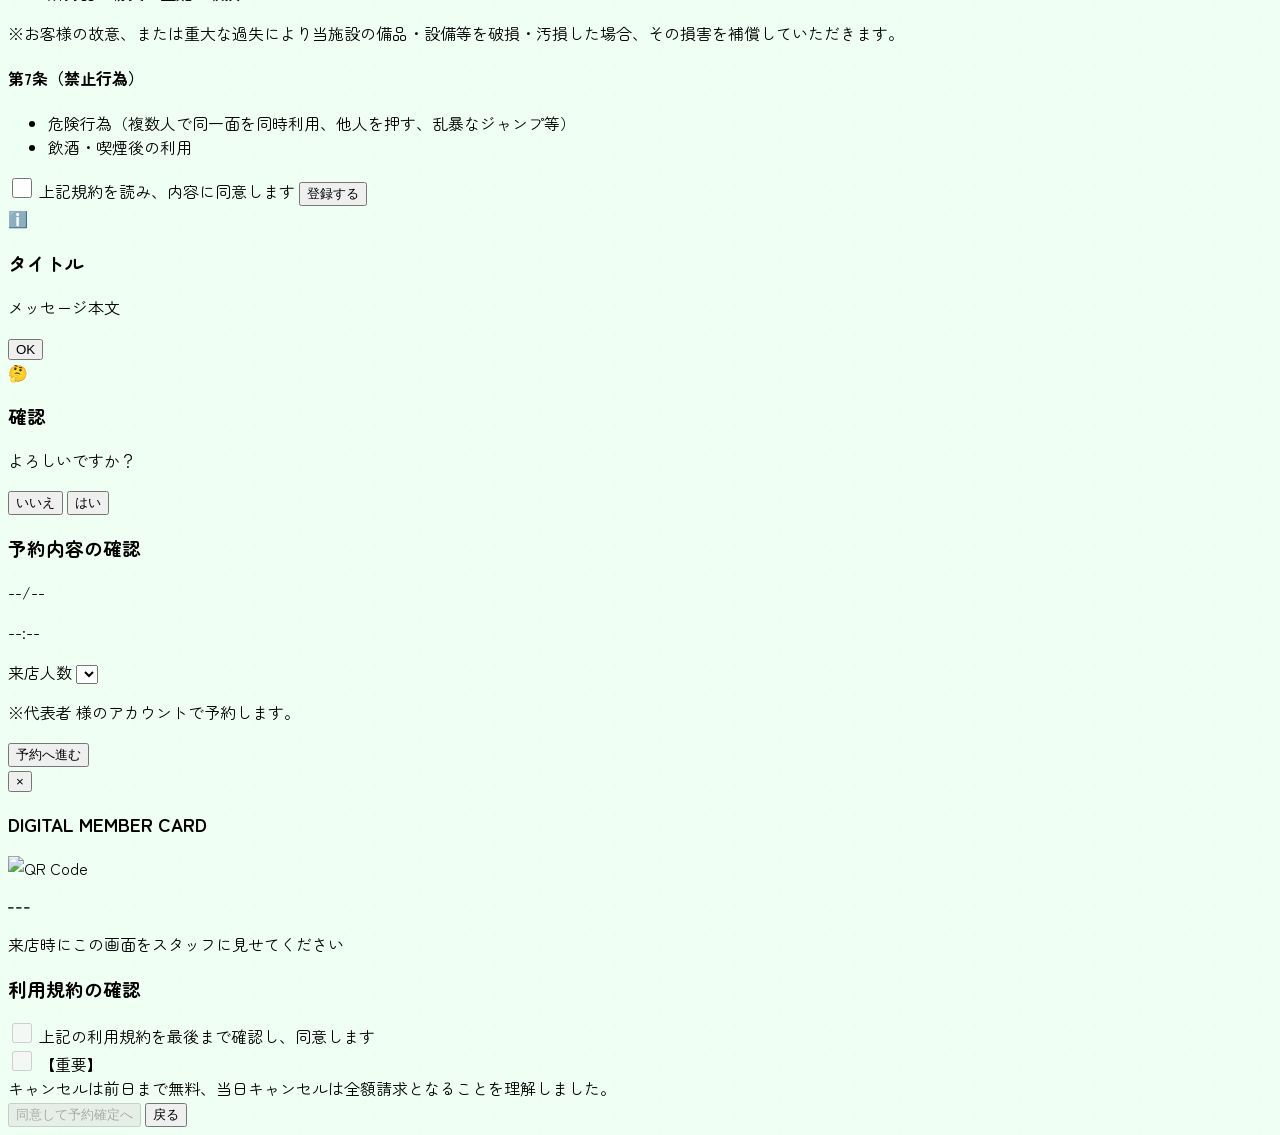
==== commit 8febbea4: "Add files via upload" ====
--- a/index.html
+++ b/index.html
@@ -3,13 +3,94 @@
 <head>
     <meta charset="UTF-8">
     <meta name="viewport" content="width=device-width, initial-scale=1.0, maximum-scale=1.0, user-scalable=no">
-    <title>KB PARK 予約システム</title>
+    <title>KB park (ケービーパーク) | 広島県福山市の本格トランポリンパーク</title>
+    
+    <link rel="manifest" href="manifest.json">
+    <meta name="theme-color" content="#32D74B">
+    <link rel="apple-touch-icon" href="icon-192.png">
     
     <link rel="preconnect" href="https://fonts.googleapis.com">
     <link rel="preconnect" href="https://fonts.gstatic.com" crossorigin>
     <link href="https://fonts.googleapis.com/css2?family=M+PLUS+Rounded+1c:wght@400;700;900&family=Fredoka:wght@600&family=Zen+Maru+Gothic:wght@500;700&display=swap" rel="stylesheet">
     
     <script src="https://cdn.tailwindcss.com"></script>
+    
+    <script src="https://cdn.onesignal.com/sdks/web/v16/OneSignalSDK.page.js" defer></script>
+    <script>
+        window.OneSignalDeferred = window.OneSignalDeferred || [];
+        OneSignalDeferred.push(async function(OneSignal) {
+            
+            // 1. アプリ起動判定
+            const isStandalone = window.navigator.standalone === true || window.matchMedia('(display-mode: standalone)').matches;
+            const isAppParam = new URLSearchParams(window.location.search).get('mode') === 'app';
+            const isAppMode = isStandalone || isAppParam;
+
+            // 2. パスを明示してOneSignalを初期化
+            await OneSignal.init({
+                appId: "fe175548-472e-490e-85ff-ea2bf485fc10",
+                serviceWorkerPath: "/User/sw.js",
+                serviceWorkerParam: { scope: "/User/" }
+            });
+
+            // 3. アプリ版で未回答の場合のみモーダル表示
+            if (isAppMode) {
+                const answered = localStorage.getItem('pushPromptAnswered');
+                if (!answered) {
+                    setTimeout(() => {
+                        const modal = document.getElementById('pushPromptModal');
+                        if (modal) modal.classList.remove('hidden');
+                    }, 1000);
+                }
+            }
+        });
+
+        // 通知を許可する処理
+        async function acceptCustomPush() {
+            localStorage.setItem('pushPromptAnswered', 'true');
+            document.getElementById('pushPromptModal').classList.add('hidden');
+            
+            // iOSの制限を回避するため同期処理で許可ダイアログを呼ぶ
+            if (window.OneSignal) {
+                await window.OneSignal.Notifications.requestPermission();
+                
+                // 許可直後にユーザーIDを文字列として紐付ける
+                const userData = localStorage.getItem('kb_user_v3');
+                if (userData) {
+                    try {
+                        const user = JSON.parse(userData);
+                        if (user && user.member_id) {
+                            await window.OneSignal.login(String(user.member_id));
+                        }
+                    } catch (e) {
+                        console.error('ID紐付けエラー:', e);
+                    }
+                }
+            } else if (window.OneSignalDeferred) {
+                window.OneSignalDeferred.push(async function(OneSignal) {
+                    await OneSignal.Notifications.requestPermission();
+                    
+                    const userData = localStorage.getItem('kb_user_v3');
+                    if (userData) {
+                        try {
+                            const user = JSON.parse(userData);
+                            if (user && user.member_id) {
+                                await OneSignal.login(String(user.member_id));
+                            }
+                        } catch (e) {
+                            console.error('ID紐付けエラー:', e);
+                        }
+                    }
+                });
+            }
+        }
+
+        // 通知を後でにする処理
+        function declineCustomPush() {
+            localStorage.setItem('pushPromptAnswered', 'true');
+            document.getElementById('pushPromptModal').classList.add('hidden');
+        }
+    </script>
+
     <script>
         tailwind.config = {
             theme: {
@@ -50,7 +131,7 @@
     </script>
     <link rel="stylesheet" href="style.css">
 <style>
-/* 済ハンコ（過去日表示用） */
+/* 済ハンコ */
 .kb-stamp-done{
   position:absolute;
   inset: 14%;
@@ -93,7 +174,7 @@
                 <img src="kb君万歳.png" alt="KB君" class="w-10 h-10 object-contain" /> KB PARK 予約システム
             </h1>
             <div class="flex items-center gap-2">
-                <a href="https://kbperk.github.io/main/" class="text-[10px] md:text-xs bg-pop-yellow text-black px-3 py-2 rounded-full font-bold shadow-sm hover:brightness-110 transition whitespace-nowrap">TOPへ戻る</a>
+                <a id="headerTopBtn" href="https://kbperk.github.io/main/" class="text-[10px] md:text-xs bg-pop-yellow text-black px-3 py-2 rounded-full font-bold shadow-sm hover:brightness-110 transition whitespace-nowrap">TOPへ戻る</a>
                 
                 <div id="headerUserArea" class="hidden flex items-center gap-3">
                     <span id="headerUserName" class="font-bold text-sm text-pop-green hidden md:inline">ゲスト様</span>
@@ -104,6 +185,16 @@
     </header>
 
     <main class="relative z-10 pt-24 pb-20 container mx-auto px-4 max-w-3xl">
+
+        <div id="pwaInstallBanner" class="hidden bg-gradient-to-r from-pop-green to-pop-cyan text-white p-4 rounded-2xl shadow-lg mb-6 flex items-center justify-between cursor-pointer active:scale-95 transition-transform">
+            <div>
+                <h3 class="font-black text-lg">📱 公式アプリを入れる</h3>
+                <p class="text-xs font-bold opacity-90 mt-1">ワンタップで予約！ポイントも貯まる！</p>
+            </div>
+            <div class="bg-white text-pop-green font-black text-sm px-4 py-2 rounded-xl shadow-sm whitespace-nowrap">
+                追加
+            </div>
+        </div>
 
         <section id="authSection" class="bg-white rounded-3xl shadow-xl border-4 border-pop-green/30 p-8 text-center mb-12 transform transition-all hover:scale-[1.01]">
             <div class="mb-6"><span class="text-6xl">🔐</span></div>
@@ -127,7 +218,7 @@
                     <p class="text-2xl font-black" id="dispMemberName">ゲスト 様</p>
                     <p class="text-sm font-mono mt-1 opacity-90">ID: <span id="dispMemberId" class="font-bold text-xl">---</span></p>
                 </div>
-                <button onclick="showQrModal()" class="bg-white text-pop-green font-bold py-2 px-4 rounded-xl shadow-md active:scale-95 transition text-sm flex flex-col items-center">
+                <button onclick="showQrModal('member')" class="bg-white text-pop-green font-bold py-2 px-4 rounded-xl shadow-md active:scale-95 transition text-sm flex flex-col items-center">
                     <span class="text-2xl leading-none">📱</span>
                     <span class="text-[10px]">会員証</span>
                 </button>
@@ -167,8 +258,23 @@
 
         <section id="myReservationsSection" class="hidden bg-white rounded-3xl shadow-xl border-4 border-pop-green/20 p-6 mb-12">
             <div class="flex items-center justify-between mb-4">
-                <h3 class="text-xl font-bold flex items-center gap-2"><span>📌</span> マイ予約</h3>
-            </div>
+                <h3 class="text-xl font-bold flex items-center gap-2"><span>📌</span> マイページ</h3>
+            </div>
+
+            <div id="myPagePointCard" class="hidden bg-gray-50 rounded-2xl p-4 mb-6 border-2 border-gray-100">
+                <div class="bg-white border-2 border-pop-green/30 rounded-xl p-4 text-center shadow-sm">
+                    <p class="text-xs text-pop-green font-black mb-1">割引に使えるポイント</p>
+                    <p class="text-3xl font-black text-pop-text font-english"><span id="myPagePoint">0</span><span class="text-sm ml-1 text-gray-500">pt</span></p>
+                </div>
+            </div>
+
+            <div id="myCouponsArea" class="mb-6">
+                <h4 class="font-bold text-pop-pink mb-2 flex items-center gap-2"><span>🎫</span> 保有クーポン</h4>
+                <div id="myCouponsList" class="grid gap-2">
+                    <div class="text-sm text-gray-500">現在使えるクーポンはありません。</div>
+                </div>
+            </div>
+
             <div id="myReservationsEmpty" class="text-sm text-gray-500 hidden">予約はありません。</div>
             <div id="myReservations" class="grid gap-3"></div>
         </section>
@@ -178,6 +284,19 @@
     <footer class="bg-gray-800 text-white py-8 text-center text-sm">
         <p class="opacity-60">&copy; KB PARK All Rights Reserved.</p>
     </footer>
+
+    <div id="pushPromptModal" class="fixed inset-0 z-[100] hidden flex items-center justify-center p-4">
+        <div class="absolute inset-0 bg-black/40 backdrop-blur-sm transition-opacity"></div>
+        <div class="relative w-full max-w-sm bg-white rounded-3xl p-6 shadow-2xl text-center animate-pop-in">
+            <div class="text-5xl mb-4">🔔</div>
+            <h3 class="text-xl font-bold mb-2 text-pop-green">通知の許可</h3>
+            <p class="text-gray-600 mb-6 text-sm leading-relaxed whitespace-pre-wrap">最新の予約状況やお得なクーポン情報を通知でお知らせします。通知を受け取りますか？</p>
+            <div class="flex gap-3">
+                <button onclick="declineCustomPush()" class="flex-1 py-3 rounded-xl font-bold bg-gray-200 text-gray-600 hover:bg-gray-300 transition">あとで</button>
+                <button onclick="acceptCustomPush()" class="flex-1 py-3 rounded-xl font-bold bg-pop-green text-white shadow-md hover:brightness-110 transition">許可する</button>
+            </div>
+        </div>
+    </div>
 
     <div id="loginModal" class="fixed inset-0 z-50 hidden flex items-center justify-center p-4">
         <div class="absolute inset-0 bg-pop-dim backdrop-blur-sm" onclick="closeModal('loginModal')"></div>
@@ -199,7 +318,7 @@
                     <button type="button" onclick="closeModal('loginModal'); openModal('forgotIdModal');" class="text-sm font-bold text-pop-cyan underline hover:text-pop-pink transition">会員IDを忘れた方はこちら</button>
                 </div>
 
-                <div class="mt-6 text-center border-t-2 border-gray-100 pt-4">
+                <div id="loginModalTopContainer" class="mt-6 text-center border-t-2 border-gray-100 pt-4">
                     <a href="https://kbperk.github.io/main/" class="text-sm font-bold text-gray-400 hover:text-gray-600 transition">◀ TOPへ戻る</a>
                 </div>
             </form>
@@ -407,12 +526,12 @@
         <div class="absolute inset-0 bg-pop-dim backdrop-blur-sm" onclick="closeModal('qrModal')"></div>
         <div class="relative w-full max-w-sm bg-white rounded-3xl p-8 shadow-2xl text-center animate-pop-in">
             <button onclick="closeModal('qrModal')" class="absolute top-4 right-4 text-2xl text-gray-400">×</button>
-            <h3 class="text-xl font-bold mb-4 text-pop-green">DIGITAL MEMBER CARD</h3>
+            <h3 id="qrModalTitle" class="text-xl font-bold mb-4 text-pop-green">DIGITAL MEMBER CARD</h3>
             <div id="qrCodeArea" class="bg-white border-4 border-gray-100 rounded-xl p-4 mb-4 aspect-square flex items-center justify-center">
                 <img src="" id="qrImage" alt="QR Code" class="w-full h-full object-contain">
             </div>
             <p class="text-3xl font-mono font-bold mb-2 tracking-widest text-pop-text" id="qrMemberId">---</p>
-            <p class="text-gray-400 text-xs">来店時にこの画面をスタッフに見せてください</p>
+            <p id="qrModalDesc" class="text-gray-400 text-xs">来店時にこの画面をスタッフに見せてください</p>
         </div>
     </div>
 
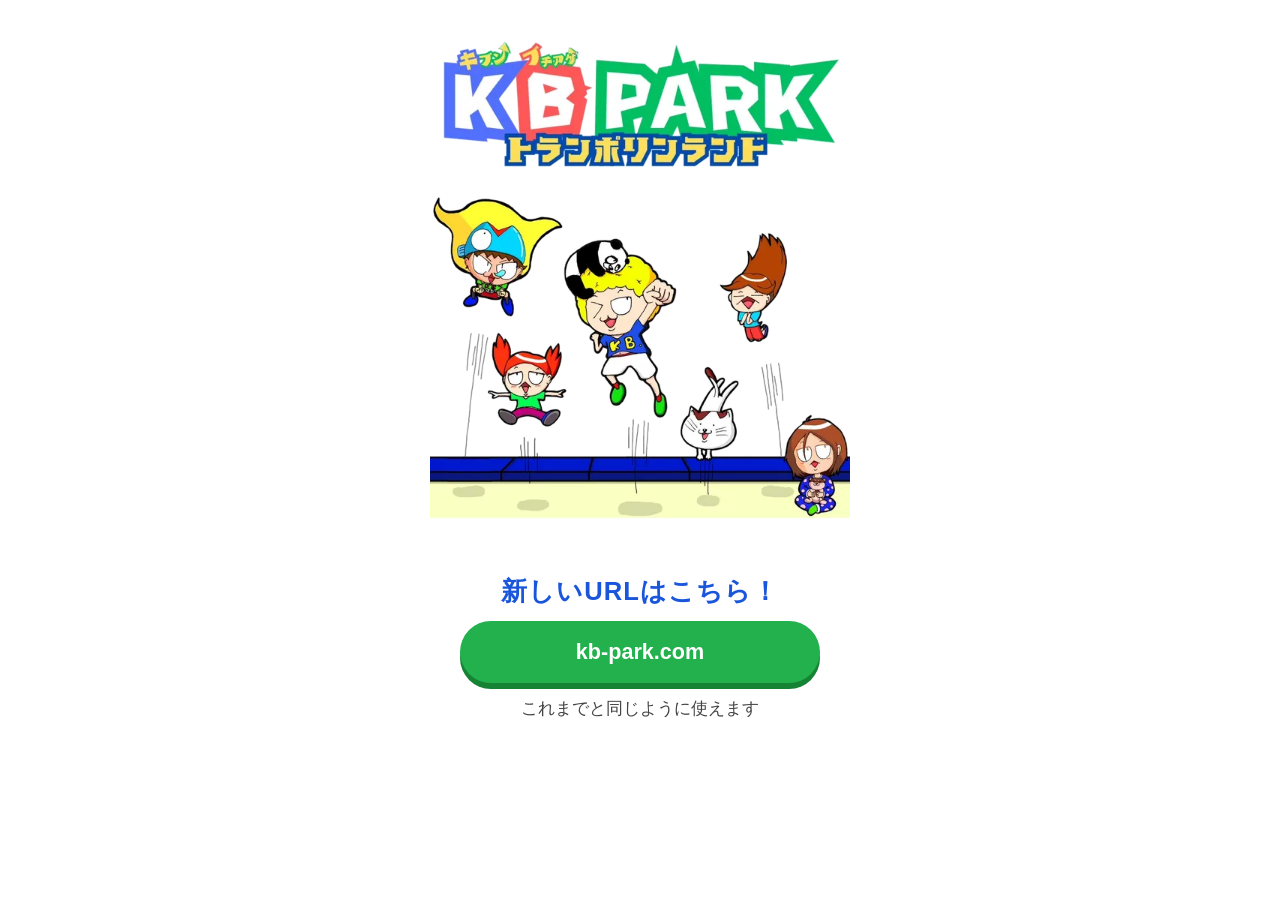
==== commit ebcbede4: "引っ越しのお知らせに差し替え（元の中身はブランチ before-move-20261101 に残してある）" ====
--- a/index.html
+++ b/index.html
@@ -1,580 +1,31 @@
-<!DOCTYPE html>
-<html lang="ja">
-<head>
-    <meta charset="UTF-8">
-    <meta name="viewport" content="width=device-width, initial-scale=1.0, maximum-scale=1.0, user-scalable=no">
-    <title>KB park (ケービーパーク) | 広島県福山市の本格トランポリンパーク</title>
-    
-    <link rel="manifest" href="manifest.json">
-    <meta name="theme-color" content="#32D74B">
-    <link rel="apple-touch-icon" href="icon-192.png">
-    
-    <link rel="preconnect" href="https://fonts.googleapis.com">
-    <link rel="preconnect" href="https://fonts.gstatic.com" crossorigin>
-    <link href="https://fonts.googleapis.com/css2?family=M+PLUS+Rounded+1c:wght@400;700;900&family=Fredoka:wght@600&family=Zen+Maru+Gothic:wght@500;700&display=swap" rel="stylesheet">
-    
-    <script src="https://cdn.tailwindcss.com"></script>
-    
-    <script src="https://cdn.onesignal.com/sdks/web/v16/OneSignalSDK.page.js" defer></script>
-    <script>
-        window.OneSignalDeferred = window.OneSignalDeferred || [];
-        OneSignalDeferred.push(async function(OneSignal) {
-            
-            // 1. アプリ起動判定
-            const isStandalone = window.navigator.standalone === true || window.matchMedia('(display-mode: standalone)').matches;
-            const isAppParam = new URLSearchParams(window.location.search).get('mode') === 'app';
-            const isAppMode = isStandalone || isAppParam;
-
-            // 2. パスを明示してOneSignalを初期化
-            await OneSignal.init({
-                appId: "fe175548-472e-490e-85ff-ea2bf485fc10",
-                serviceWorkerPath: "/User/sw.js",
-                serviceWorkerParam: { scope: "/User/" }
-            });
-
-            // 3. アプリ版で未回答の場合のみモーダル表示
-            if (isAppMode) {
-                const answered = localStorage.getItem('pushPromptAnswered');
-                if (!answered) {
-                    setTimeout(() => {
-                        const modal = document.getElementById('pushPromptModal');
-                        if (modal) modal.classList.remove('hidden');
-                    }, 1000);
-                }
-            }
-        });
-
-        // 通知を許可する処理
-        async function acceptCustomPush() {
-            localStorage.setItem('pushPromptAnswered', 'true');
-            document.getElementById('pushPromptModal').classList.add('hidden');
-            
-            // iOSの制限を回避するため同期処理で許可ダイアログを呼ぶ
-            if (window.OneSignal) {
-                await window.OneSignal.Notifications.requestPermission();
-                
-                // 許可直後にユーザーIDを文字列として紐付ける
-                const userData = localStorage.getItem('kb_user_v3');
-                if (userData) {
-                    try {
-                        const user = JSON.parse(userData);
-                        if (user && user.member_id) {
-                            await window.OneSignal.login(String(user.member_id));
-                        }
-                    } catch (e) {
-                        console.error('ID紐付けエラー:', e);
-                    }
-                }
-            } else if (window.OneSignalDeferred) {
-                window.OneSignalDeferred.push(async function(OneSignal) {
-                    await OneSignal.Notifications.requestPermission();
-                    
-                    const userData = localStorage.getItem('kb_user_v3');
-                    if (userData) {
-                        try {
-                            const user = JSON.parse(userData);
-                            if (user && user.member_id) {
-                                await OneSignal.login(String(user.member_id));
-                            }
-                        } catch (e) {
-                            console.error('ID紐付けエラー:', e);
-                        }
-                    }
-                });
-            }
-        }
-
-        // 通知を後でにする処理
-        function declineCustomPush() {
-            localStorage.setItem('pushPromptAnswered', 'true');
-            document.getElementById('pushPromptModal').classList.add('hidden');
-        }
-    </script>
-
-    <script>
-        tailwind.config = {
-            theme: {
-                extend: {
-                    colors: {
-                        pop: {
-                            green:  '#32D74B',
-                            yellow: '#FFD60A',
-                            cyan:   '#30D5C8',
-                            pink:   '#FF69B4',
-                            text:   '#333333',
-                            bg:     '#F0FFF4',
-                            dim:    'rgba(0,0,0,0.6)'
-                        },
-                        msg: {
-                            blue:   '#3B82F6',
-                            yellow: '#EAB308',
-                            red:    '#EF4444'
-                        }
-                    },
-                    fontFamily: {
-                        sans: ['"Zen Maru Gothic"', 'sans-serif'],
-                        english: ['"Fredoka"', 'sans-serif'],
-                        rounded: ['"M PLUS Rounded 1c"', 'sans-serif']
-                    },
-                    animation: {
-                        'pop-in': 'popIn 0.3s cubic-bezier(0.175, 0.885, 0.32, 1.275) forwards'
-                    },
-                    keyframes: {
-                        popIn: {
-                            '0%': { transform: 'scale(0.9)', opacity: '0' },
-                            '100%': { transform: 'scale(1)', opacity: '1' }
-                        }
-                    }
-                }
-            }
-        }
-    </script>
-    <link rel="stylesheet" href="style.css">
-<style>
-/* 済ハンコ */
-.kb-stamp-done{
-  position:absolute;
-  inset: 14%;
-  display:flex;
-  align-items:center;
-  justify-content:center;
-  color:#d40000;
-  border:4px solid #d40000;
-  border-radius:14px;
-  transform: rotate(-12deg);
-  font-weight: 900;
-  font-size: 22px;
-  letter-spacing: 2px;
-  background: rgba(255,255,255,0.35);
-  pointer-events:none;
-}
-.kb-stamp-done small{
-  display:block;
-  font-size: 12px;
-  font-weight: 800;
-  margin-top: 2px;
-}
-</style>
-</head>
-<body class="bg-pop-bg text-pop-text font-sans antialiased overflow-x-hidden selection:bg-pop-pink selection:text-white">
-
-    <div class="bg-scroll-container"></div>
-
-    <div id="loader" class="hidden fixed inset-0 z-[9999] bg-pop-green flex flex-col items-center justify-center text-white">
-        <img data-loader-spinner="1" src="通信中でっせ.png" alt="通信中" class="w-1/2 max-w-[200px] mb-4 animate-bounce">
-        <img id="loaderImgPanda" src="パンダ通信中.png" alt="パンダ通信中" class="hidden w-1/2 max-w-[200px] mb-4 object-contain animate-bounce">
-        <p class="text-2xl font-bold font-rounded tracking-widest animate-pulse">LOADING...</p>
-    </div>
-
-    <div class="fixed inset-0 pointer-events-none z-0 opacity-10" style="background-image: radial-gradient(#32D74B 2px, transparent 2px); background-size: 30px 30px;"></div>
-
-    <header class="fixed top-0 w-full z-40 bg-white/90 backdrop-blur-md shadow-sm border-b-4 border-pop-green/20">
-        <div class="container mx-auto px-4 h-16 flex justify-between items-center">
-            <h1 class="text-xl md:text-2xl font-black font-rounded text-pop-green flex items-center gap-2">
-                <img src="kb君万歳.png" alt="KB君" class="w-10 h-10 object-contain" /> KB PARK 予約システム
-            </h1>
-            <div class="flex items-center gap-2">
-                <a id="headerTopBtn" href="https://kbperk.github.io/main/" class="text-[10px] md:text-xs bg-pop-yellow text-black px-3 py-2 rounded-full font-bold shadow-sm hover:brightness-110 transition whitespace-nowrap">TOPへ戻る</a>
-                
-                <div id="headerUserArea" class="hidden flex items-center gap-3">
-                    <span id="headerUserName" class="font-bold text-sm text-pop-green hidden md:inline">ゲスト様</span>
-                    <button id="headerLogoutBtn" class="text-xs bg-gray-200 hover:bg-gray-300 px-3 py-2 rounded-full transition font-bold text-gray-600">ログアウト</button>
-                </div>
-            </div>
-        </div>
-    </header>
-
-    <main class="relative z-10 pt-24 pb-20 container mx-auto px-4 max-w-3xl">
-
-        <div id="pwaInstallBanner" class="hidden bg-gradient-to-r from-pop-green to-pop-cyan text-white p-4 rounded-2xl shadow-lg mb-6 flex items-center justify-between cursor-pointer active:scale-95 transition-transform">
-            <div>
-                <h3 class="font-black text-lg">📱 公式アプリを入れる</h3>
-                <p class="text-xs font-bold opacity-90 mt-1">ワンタップで予約！ポイントも貯まる！</p>
-            </div>
-            <div class="bg-white text-pop-green font-black text-sm px-4 py-2 rounded-xl shadow-sm whitespace-nowrap">
-                追加
-            </div>
-        </div>
-
-        <section id="authSection" class="bg-white rounded-3xl shadow-xl border-4 border-pop-green/30 p-8 text-center mb-12 transform transition-all hover:scale-[1.01]">
-            <div class="mb-6"><span class="text-6xl">🔐</span></div>
-            <h3 class="text-2xl font-bold mb-2">予約へ進む</h3>
-            <p class="text-pop-pink font-bold text-sm mb-8" id="memberOnlyNoticeAuth">（ご予約は会員のみとなります）</p>
-            <p class="text-gray-500 mb-2 text-sm">会員IDでログインしてください。<br>初めての方は登録（無料）をお願いします。</p>
-            <div class="grid gap-4 md:grid-cols-2 max-w-lg mx-auto">
-                <button onclick="openModal('loginModal')" class="bg-pop-cyan text-white font-bold py-4 rounded-2xl shadow-[0_6px_0_rgb(30,170,160)] active:shadow-none active:translate-y-[6px] transition hover:brightness-110 flex items-center justify-center gap-2">
-                    <span>🔑</span> ログイン
-                </button>
-                <button onclick="openModal('registerModal')" class="bg-pop-pink text-white font-bold py-4 rounded-2xl shadow-[0_6px_0_rgb(200,60,120)] active:shadow-none active:translate-y-[6px] transition hover:brightness-110 flex items-center justify-center gap-2">
-                    <span>📝</span> 新規会員登録
-                </button>
-            </div>
-        </section>
-
-        <section id="bookingSection" class="hidden">
-            <div class="bg-gradient-to-r from-pop-green to-emerald-400 rounded-2xl p-6 text-white shadow-lg mb-8 flex justify-between items-center">
-                <div>
-                    <p class="text-xs opacity-80 font-bold">ようこそ！</p>
-                    <p class="text-2xl font-black" id="dispMemberName">ゲスト 様</p>
-                    <p class="text-sm font-mono mt-1 opacity-90">ID: <span id="dispMemberId" class="font-bold text-xl">---</span></p>
-                </div>
-                <button onclick="showQrModal('member')" class="bg-white text-pop-green font-bold py-2 px-4 rounded-xl shadow-md active:scale-95 transition text-sm flex flex-col items-center">
-                    <span class="text-2xl leading-none">📱</span>
-                    <span class="text-[10px]">会員証</span>
-                </button>
-            </div>
-
-            <div class="bg-white rounded-3xl shadow-xl border-4 border-gray-100 p-6 mb-8">
-                <div class="flex justify-between items-center mb-6">
-                    <h3 class="text-xl font-bold flex items-center gap-2"><span>📅</span> 日時を選ぶ</h3>
-                    <div class="flex gap-2">
-                        <button id="prevMonthBtn" class="w-10 h-10 rounded-full bg-gray-100 hover:bg-gray-200 flex items-center justify-center font-bold text-gray-500 transition">◀</button>
-                        <span id="currentMonthLabel" class="text-xl font-black font-english py-1">...</span>
-                        <button id="nextMonthBtn" class="w-10 h-10 rounded-full bg-gray-100 hover:bg-gray-200 flex items-center justify-center font-bold text-gray-500 transition">▶</button>
-                    </div>
-                </div>
-                <div id="calendarGrid" class="grid grid-cols-7 gap-1 md:gap-2 mb-4 text-center">
-                    <div class="text-pop-pink font-bold text-sm">日</div>
-                    <div class="text-gray-400 font-bold text-sm">月</div>
-                    <div class="text-gray-400 font-bold text-sm">火</div>
-                    <div class="text-gray-400 font-bold text-sm">水</div>
-                    <div class="text-gray-400 font-bold text-sm">木</div>
-                    <div class="text-gray-400 font-bold text-sm">金</div>
-                    <div class="text-blue-400 font-bold text-sm">土</div>
-                </div>
-                <div id="calendarDays" class="grid grid-cols-7 gap-1 md:gap-2"></div>
-                <div class="flex justify-center gap-4 mt-6 text-xs font-bold text-gray-500">
-                    <div class="flex items-center gap-1"><span class="w-3 h-3 rounded-full bg-pop-green"></span>空きあり</div>
-                    <div class="flex items-center gap-1"><span class="w-3 h-3 rounded-full bg-pop-yellow"></span>残りわずか</div>
-                    <div class="flex items-center gap-1"><span class="w-3 h-3 rounded-full bg-gray-300"></span>満員/休</div>
-                </div>
-            </div>
-
-            <div id="timeSelectArea" class="hidden bg-white rounded-3xl shadow-xl border-4 border-pop-yellow p-6 animate-pulse-fast">
-                <h3 class="text-lg font-bold mb-4 text-center">⏰ 時間を選んでください</h3>
-                <div id="timeSlotsContainer" class="grid grid-cols-2 md:grid-cols-4 gap-3"></div>
-            </div>
-        </section>
-
-        <section id="myReservationsSection" class="hidden bg-white rounded-3xl shadow-xl border-4 border-pop-green/20 p-6 mb-12">
-            <div class="flex items-center justify-between mb-4">
-                <h3 class="text-xl font-bold flex items-center gap-2"><span>📌</span> マイページ</h3>
-            </div>
-
-            <div id="myPagePointCard" class="hidden bg-gray-50 rounded-2xl p-4 mb-6 border-2 border-gray-100">
-                <div class="bg-white border-2 border-pop-green/30 rounded-xl p-4 text-center shadow-sm">
-                    <p class="text-xs text-pop-green font-black mb-1">割引に使えるポイント</p>
-                    <p class="text-3xl font-black text-pop-text font-english"><span id="myPagePoint">0</span><span class="text-sm ml-1 text-gray-500">pt</span></p>
-                </div>
-            </div>
-
-            <div id="myCouponsArea" class="mb-6">
-                <h4 class="font-bold text-pop-pink mb-2 flex items-center gap-2"><span>🎫</span> 保有クーポン</h4>
-                <div id="myCouponsList" class="grid gap-2">
-                    <div class="text-sm text-gray-500">現在使えるクーポンはありません。</div>
-                </div>
-            </div>
-
-            <div id="myReservationsEmpty" class="text-sm text-gray-500 hidden">予約はありません。</div>
-            <div id="myReservations" class="grid gap-3"></div>
-        </section>
-
-    </main>
-
-    <footer class="bg-gray-800 text-white py-8 text-center text-sm">
-        <p class="opacity-60">&copy; KB PARK All Rights Reserved.</p>
-    </footer>
-
-    <div id="pushPromptModal" class="fixed inset-0 z-[100] hidden flex items-center justify-center p-4">
-        <div class="absolute inset-0 bg-black/40 backdrop-blur-sm transition-opacity"></div>
-        <div class="relative w-full max-w-sm bg-white rounded-3xl p-6 shadow-2xl text-center animate-pop-in">
-            <div class="text-5xl mb-4">🔔</div>
-            <h3 class="text-xl font-bold mb-2 text-pop-green">通知の許可</h3>
-            <p class="text-gray-600 mb-6 text-sm leading-relaxed whitespace-pre-wrap">最新の予約状況やお得なクーポン情報を通知でお知らせします。通知を受け取りますか？</p>
-            <div class="flex gap-3">
-                <button onclick="declineCustomPush()" class="flex-1 py-3 rounded-xl font-bold bg-gray-200 text-gray-600 hover:bg-gray-300 transition">あとで</button>
-                <button onclick="acceptCustomPush()" class="flex-1 py-3 rounded-xl font-bold bg-pop-green text-white shadow-md hover:brightness-110 transition">許可する</button>
-            </div>
-        </div>
-    </div>
-
-    <div id="loginModal" class="fixed inset-0 z-50 hidden flex items-center justify-center p-4">
-        <div class="absolute inset-0 bg-pop-dim backdrop-blur-sm" onclick="closeModal('loginModal')"></div>
-        <div class="relative w-full max-w-lg bg-white rounded-3xl p-6 shadow-2xl animate-pop-in">
-            <button onclick="closeModal('loginModal')" class="absolute top-4 right-4 text-2xl text-gray-400 hover:text-gray-600">×</button>
-            <h3 class="text-2xl font-bold text-center mb-6 text-pop-cyan">ログイン</h3>
-            <form id="loginForm" class="space-y-4">
-                <div>
-                    <label class="block text-sm font-bold text-gray-500 mb-1">会員ID (10桁)</label>
-                    <input type="tel" name="member_id" required pattern="\d{10}" maxlength="10" class="w-full bg-gray-50 border-2 border-gray-200 rounded-xl p-3 focus:border-pop-cyan font-mono text-xl text-center tracking-widest" placeholder="2602011234">
-                </div>
-                <div>
-                    <label class="block text-sm font-bold text-gray-500 mb-1">電話番号 (下4桁)</label>
-                    <input type="tel" name="phone_last4" required pattern="\d{4}" maxlength="4" class="w-full bg-gray-50 border-2 border-gray-200 rounded-xl p-3 focus:border-pop-cyan font-mono text-xl text-center tracking-widest" placeholder="1234">
-                </div>
-                <button type="submit" class="w-full bg-pop-cyan text-white font-bold py-3 rounded-xl shadow-lg mt-2 hover:brightness-110 transition">ログインして予約へ</button>
-                
-                <div class="mt-4 text-center">
-                    <button type="button" onclick="closeModal('loginModal'); openModal('forgotIdModal');" class="text-sm font-bold text-pop-cyan underline hover:text-pop-pink transition">会員IDを忘れた方はこちら</button>
-                </div>
-
-                <div id="loginModalTopContainer" class="mt-6 text-center border-t-2 border-gray-100 pt-4">
-                    <a href="https://kbperk.github.io/main/" class="text-sm font-bold text-gray-400 hover:text-gray-600 transition">◀ TOPへ戻る</a>
-                </div>
-            </form>
-        </div>
-    </div>
-
-    <div id="forgotIdModal" class="fixed inset-0 z-50 hidden flex items-center justify-center p-4">
-        <div class="absolute inset-0 bg-pop-dim backdrop-blur-sm" onclick="closeModal('forgotIdModal')"></div>
-        <div class="relative w-full max-w-md bg-white rounded-3xl p-6 shadow-2xl animate-pop-in">
-            <button onclick="closeModal('forgotIdModal')" class="absolute top-4 right-4 text-2xl text-gray-400 hover:text-gray-600">×</button>
-            <h3 class="text-2xl font-bold text-center mb-6 text-pop-cyan">会員IDの照会</h3>
-            <form id="forgotIdForm" class="space-y-4">
-                <div>
-                    <label class="block text-sm font-bold text-gray-500 mb-1">フルネーム</label>
-                    <input type="text" name="name" required class="w-full bg-gray-50 border-2 border-gray-200 rounded-xl p-3 focus:border-pop-cyan font-bold text-lg" placeholder="例: 広島 太郎">
-                </div>
-                <div>
-                    <label class="block text-sm font-bold text-gray-500 mb-1">登録メールアドレス</label>
-                    <input type="email" name="email" required class="w-full bg-gray-50 border-2 border-gray-200 rounded-xl p-3 focus:border-pop-cyan font-bold text-lg" placeholder="例: info@example.com">
-                </div>
-                <button type="submit" class="w-full bg-pop-cyan text-white font-bold py-3 rounded-xl shadow-lg mt-2 hover:brightness-110 transition">照会する</button>
-            </form>
-        </div>
-    </div>
-
-    <div id="forgotIdResultModal" class="fixed inset-0 z-50 hidden flex items-center justify-center p-4">
-        <div class="absolute inset-0 bg-pop-dim backdrop-blur-sm" onclick="closeModal('forgotIdResultModal')"></div>
-        <div class="relative w-full max-w-md bg-white rounded-3xl p-6 shadow-2xl text-center animate-pop-in">
-            <button onclick="closeModal('forgotIdResultModal')" class="absolute top-4 right-4 text-2xl text-gray-400 hover:text-gray-600">×</button>
-            <div class="text-5xl mb-4">✨</div>
-            <h3 class="text-xl font-bold mb-4 text-pop-cyan">照会成功</h3>
-            <p class="text-sm font-bold text-gray-600 mb-2 leading-relaxed">あなたの会員IDは下記のとおりです。<br>忘れないようにメモしてください。</p>
-            
-            <div class="bg-gray-100 py-4 rounded-xl mb-6 border-2 border-gray-200">
-                <span class="text-3xl font-mono font-black text-pop-cyan tracking-widest" id="forgotIdResultText">----------</span>
-            </div>
-            
-            <button id="forgotIdResultLoginBtn" class="w-full bg-pop-cyan text-white font-bold py-3 rounded-xl shadow-lg hover:brightness-110 transition">ログインをする</button>
-        </div>
-    </div>
-
-    <div id="registerModal" class="fixed inset-0 z-50 hidden flex items-center justify-center p-4">
-        <div class="absolute inset-0 bg-pop-dim backdrop-blur-sm" onclick="closeModal('registerModal')"></div>
-        <div class="relative w-full max-w-lg bg-white rounded-3xl p-6 shadow-2xl max-h-[90vh] overflow-y-auto animate-pop-in">
-            <button onclick="closeModal('registerModal')" class="absolute top-4 right-4 text-2xl text-gray-400 hover:text-gray-600">×</button>
-            <h3 class="text-2xl font-bold text-center mb-2 text-pop-pink">新規会員登録</h3>
-            
-            <div class="bg-red-50 border-2 border-red-200 p-4 rounded-xl mb-6 text-red-600 text-sm font-bold">
-                <p class="flex items-center gap-2 text-lg mb-2">⚠️ <span class="underline">必ずお読みください</span></p>
-                <p>本名と連絡先は正しくご記載ください。</p>
-                <p class="mt-2 text-xs text-red-500 font-normal">
-                    ※虚偽の名前と連絡先を記載した場合は、万が一の際の対応が出来なくなる可能性がありますので正しい記載をお願いします。
-                </p>
-            </div>
-
-            <form id="registerForm" class="space-y-3 mt-4">
-                <div>
-                    <label class="block text-xs font-bold text-gray-500">お名前 (代表者)</label>
-                    <input type="text" name="name" required class="w-full bg-gray-50 border-2 border-gray-200 rounded-lg p-2 focus:border-pop-pink" placeholder="例：福山 太郎">
-                </div>
-                <div class="grid grid-cols-2 gap-3">
-                    <div>
-                        <label class="block text-xs font-bold text-gray-500">電話番号 (ご本人)</label>
-                        <input type="tel" name="phone" required class="w-full bg-gray-50 border-2 border-gray-200 rounded-lg p-2 focus:border-pop-pink" placeholder="09012345678">
-                    </div>
-                    <div>
-                        <label class="block text-xs font-bold text-gray-500 text-red-400">緊急連絡先 (必須)</label>
-                        <input type="tel" name="emergency_phone" required class="w-full bg-gray-50 border-2 border-gray-200 rounded-lg p-2 focus:border-pop-pink" placeholder="家族など">
-                    </div>
-                </div>
-                <div class="grid grid-cols-2 gap-3">
-                    <div>
-                        <label class="block text-xs font-bold text-gray-500">生年月日 (8桁の数字)</label>
-                        <input type="tel" name="birth_date" required maxlength="8" pattern="\d{8}" inputmode="numeric" class="w-full bg-gray-50 border-2 border-gray-200 rounded-lg p-2 focus:border-pop-pink" placeholder="例：19790808">
-                    </div>
-                    <div>
-                        <label class="block text-xs font-bold text-gray-500">メールアドレス</label>
-                        <input type="email" name="email" required class="w-full bg-gray-50 border-2 border-gray-200 rounded-lg p-2 focus:border-pop-pink" placeholder="example@...">
-                    </div>
-                </div>
-                <div class="bg-blue-50 p-3 rounded-xl border border-blue-100">
-                    <label class="block text-xs font-bold text-gray-500 mb-1">住所入力</label>
-                    <div class="flex gap-2 mb-2">
-                        <input type="tel" name="zip_code" id="regZip" maxlength="7" class="w-24 bg-white border-2 border-gray-200 rounded-lg p-2 text-center font-mono" placeholder="7200000">
-                        <button type="button" id="btnZipSearch" class="bg-gray-600 text-white text-xs font-bold px-3 rounded-lg hover:bg-gray-700">検索</button>
-                    </div>
-                    <input type="text" name="address" id="regAddress" required class="w-full bg-white border-2 border-gray-200 rounded-lg p-2 mb-1 focus:border-pop-pink" placeholder="住所検索結果" readonly>
-                    <input type="text" name="address_street" required class="w-full bg-white border-2 border-pop-pink rounded-lg p-2" placeholder="番地・建物名">
-                </div>
-
-                <div id="termsBox" class="bg-gray-50 p-4 rounded-xl text-xs text-gray-600 h-48 overflow-y-scroll border-2 border-gray-200">
-                    <h3 class="font-bold text-sm mb-2 text-center">トランポリンパーク利用規約</h3>
-                    <p class="mb-2">本規約は、当トランポリンパーク（以下「当施設」）の利用に関し、当施設を利用されるすべてのお客様（以下「お客様」）に適用されます。お客様は当施設を利用することにより、本規約に同意したものとみなします。</p>
-
-                    <h4 class="font-bold mt-3 mb-1">第1条（適用範囲）</h4>
-                    <p>本規約は、当施設の施設・設備・付帯サービスの利用に関する一切に適用されます。個別の掲示・案内・スタッフの指示は本規約の一部を構成し、相互に補完されます。</p>
-
-                    <h4 class="font-bold mt-3 mb-1 text-pop-pink">第2条（会員登録および初回登録料）</h4>
-                    <p>当施設をご利用いただくには会員登録が必要です。本登録において、初来店時に登録料として1世帯につき800円を申し受けます。</p>
-
-                    <h4 class="font-bold mt-3 mb-1">第3条（利用条件）</h4>
-                    <ol class="list-decimal pl-4 space-y-1">
-                        <li>中学生以下のお客様は、必ず保護者の同伴のもとでご利用ください。</li>
-                        <li>高校生（未成年）のお客様は、保護者の同意がある場合に限り、単独でご利用いただけます。</li>
-                        <li>次に該当する方は利用できません。
-                            <ul class="list-disc pl-4 mt-1">
-                                <li>飲酒している方</li>
-                                <li>妊娠中の方</li>
-                                <li>医師から運動制限を受けている方</li>
-                                <li>体調不良（発熱・めまい・過労・睡眠不足等）の方</li>
-                            </ul>
-                        </li>
-                        <li>当施設スタッフの指示に従わない場合、利用の中止または退場をお願いすることがあります。</li>
-                    </ol>
-
-                    <h4 class="font-bold mt-3 mb-1">第4条（危険の認識と自己責任）</h4>
-                    <ol class="list-decimal pl-4 space-y-1">
-                        <li>トランポリンの利用には、転倒・衝突・骨折・捻挫等の重大な事故の危険が伴うことを十分理解し、自己の責任において利用するものとします。</li>
-                        <li>当施設は安全管理に努めますが、利用中に発生した傷害・事故について、当施設に故意または重大な過失がある場合を除き、一切の責任を負いません。</li>
-                    </ol>
-
-                    <h4 class="font-bold mt-3 mb-1">第5条（宙返りの禁止）</h4>
-                    <ol class="list-decimal pl-4 space-y-1">
-                        <li>宙返り（前方・後方・側方を含む一切の回転技）は、原則として禁止します。</li>
-                        <li>当施設スタッフがその都度許可した場合に限り、周囲の安全を十分確認のうえで実施できます。許可は各回ごとに必要です。</li>
-                        <li>許可がある場合でも、当施設が当該行為の結果について責任を負うものではありません。スタッフの目が届かない状況での宙返りは禁止します。</li>
-                    </ol>
-
-                    <h4 class="font-bold mt-3 mb-1">第6条（免責事項および損害賠償）</h4>
-                    <p class="mb-1">次の場合、当施設は責任を負いません。万一事故が発生した場合でも、当施設の責任は当施設が加入する保険の補償範囲内に限定されます。</p>
-                    <ul class="list-disc pl-4 mt-1 mb-2">
-                        <li>お客様自身の不注意・過失による事故</li>
-                        <li>他のお客様との接触・衝突に起因する事故</li>
-                        <li>ルール違反・スタッフ指示違反に起因する事故</li>
-                        <li>所持品の紛失・盗難・破損</li>
-                    </ul>
-                    <p class="font-bold text-red-500 bg-red-50 p-2 rounded-lg border border-red-200">※お客様の故意、または重大な過失により当施設の備品・設備等を破損・汚損した場合、その損害を補償していただきます。</p>
-
-                    <h4 class="font-bold mt-3 mb-1">第7条（禁止行為）</h4>
-                    <ul class="list-disc pl-4 mt-1">
-                        <li>危険行為（複数人で同一面を同時利用、他人を押す、乱暴なジャンプ等）</li>
-                        <li>飲酒・喫煙後の利用</li>
-                    </ul>
-                </div>
-
-                <label class="flex items-center gap-3 p-3 bg-white border border-gray-200 rounded-lg shadow-sm cursor-pointer hover:bg-gray-50">
-                    <input type="checkbox" required class="w-6 h-6 text-pop-pink focus:ring-pop-pink border-gray-300 rounded">
-                    <span class="text-sm font-bold">上記規約を読み、内容に同意します</span>
-                </label>
-                <button type="submit" class="w-full bg-pop-pink text-white font-bold py-3 rounded-xl shadow-lg hover:brightness-110 transition">登録する</button>
-            </form>
-        </div>
-    </div>
-
-    <div id="messageModal" class="fixed inset-0 z-[100] hidden flex items-center justify-center p-4">
-        <div class="absolute inset-0 bg-black/40 backdrop-blur-sm transition-opacity" onclick="closeMessageModal()"></div>
-        <div class="relative w-full max-w-sm bg-white rounded-3xl p-6 shadow-2xl text-center animate-pop-in">
-            <div id="msgIcon" class="text-5xl mb-4">ℹ️</div>
-            <h3 id="msgTitle" class="text-xl font-bold mb-2">タイトル</h3>
-            <p id="msgBody" class="text-gray-600 mb-6 text-sm leading-relaxed whitespace-pre-wrap">メッセージ本文</p>
-            <button onclick="closeMessageModal()" id="msgBtn" class="w-full py-3 rounded-xl font-bold text-white shadow-md transition transform active:scale-95">OK</button>
-        </div>
-    </div>
-
-    <div id="confirmModal" class="fixed inset-0 z-[100] hidden flex items-center justify-center p-4">
-        <div class="absolute inset-0 bg-black/40 backdrop-blur-sm transition-opacity"></div>
-        <div class="relative w-full max-w-sm bg-white rounded-3xl p-6 shadow-2xl text-center animate-pop-in">
-            <div class="text-5xl mb-4">🤔</div>
-            <h3 id="cfmTitle" class="text-xl font-bold mb-2">確認</h3>
-            <p id="cfmBody" class="text-gray-600 mb-6 text-sm leading-relaxed whitespace-pre-wrap">よろしいですか？</p>
-            <div class="flex gap-3">
-                <button onclick="closeConfirmModal(false)" class="flex-1 py-3 rounded-xl font-bold bg-gray-200 text-gray-600 hover:bg-gray-300 transition">いいえ</button>
-                <button id="cfmYesBtn" class="flex-1 py-3 rounded-xl font-bold bg-pop-pink text-white shadow-md hover:brightness-110 transition">はい</button>
-            </div>
-        </div>
-    </div>
-
-    <div id="reserveModal" class="fixed inset-0 z-50 hidden flex items-center justify-center p-4">
-        <div class="absolute inset-0 bg-pop-dim backdrop-blur-sm" onclick="closeModal('reserveModal')"></div>
-        <div class="relative w-full max-w-lg bg-white rounded-3xl p-6 shadow-2xl animate-pop-in">
-            <h3 class="text-xl font-bold text-center mb-4">予約内容の確認</h3>
-            <div class="bg-pop-bg p-4 rounded-xl mb-4 text-center">
-                <p class="text-2xl font-black text-pop-green" id="resDate">--/--</p>
-                <p class="text-3xl font-black text-pop-green" id="resTime">--:--</p>
-            </div>
-            <form id="reserveForm" class="space-y-4">
-                <input type="hidden" name="slot_id" id="resSlotId">
-                <div>
-                    <label class="block text-sm font-bold text-gray-500 mb-1">来店人数</label>
-                    <select name="head_count" class="w-full bg-gray-50 border-2 border-gray-200 rounded-xl p-3 font-bold text-lg text-center focus:border-pop-green">
-                    </select>
-                </div>
-                <div class="text-sm text-gray-500">
-                    <p>※代表者 <span id="resOwnerName" class="font-bold"></span> 様のアカウントで予約します。</p>
-                </div>
-                <div id="resAmount" class="text-sm mt-1 hidden"></div>
-                <button type="submit" class="w-full bg-pop-green text-white font-bold py-4 rounded-xl shadow-lg text-lg hover:translate-y-1 hover:shadow-none transition">
-                    予約へ進む
-                </button>
-            </form>
-        </div>
-    </div>
-
-    <div id="qrModal" class="fixed inset-0 z-50 hidden flex items-center justify-center p-4">
-        <div class="absolute inset-0 bg-pop-dim backdrop-blur-sm" onclick="closeModal('qrModal')"></div>
-        <div class="relative w-full max-w-sm bg-white rounded-3xl p-8 shadow-2xl text-center animate-pop-in">
-            <button onclick="closeModal('qrModal')" class="absolute top-4 right-4 text-2xl text-gray-400">×</button>
-            <h3 id="qrModalTitle" class="text-xl font-bold mb-4 text-pop-green">DIGITAL MEMBER CARD</h3>
-            <div id="qrCodeArea" class="bg-white border-4 border-gray-100 rounded-xl p-4 mb-4 aspect-square flex items-center justify-center">
-                <img src="" id="qrImage" alt="QR Code" class="w-full h-full object-contain">
-            </div>
-            <p class="text-3xl font-mono font-bold mb-2 tracking-widest text-pop-text" id="qrMemberId">---</p>
-            <p id="qrModalDesc" class="text-gray-400 text-xs">来店時にこの画面をスタッフに見せてください</p>
-        </div>
-    </div>
-
-    <script src="main.js"></script>
-    <script>
-        function openModal(id){ document.getElementById(id).classList.remove('hidden'); }
-        function closeModal(id){ document.getElementById(id).classList.add('hidden'); }
-        function closeMessageModal(){ document.getElementById('messageModal').classList.add('hidden'); }
-        function closeConfirmModal(){ document.getElementById('confirmModal').classList.add('hidden'); }
-    </script>
-<div id="termsReserveModal" class="fixed inset-0 z-50 hidden flex items-center justify-center p-4">
-    <div class="absolute inset-0 bg-pop-dim backdrop-blur-sm" onclick="closeModal('termsReserveModal')"></div>
-    <div class="relative w-full max-w-lg bg-white rounded-3xl p-5 shadow-2xl animate-pop-in">
-        <h3 class="text-xl font-bold text-center mb-3">利用規約の確認</h3>
-
-        <div id="termsReserveScroll" class="bg-gray-50 p-4 rounded-xl text-xs text-gray-700 h-80 overflow-y-scroll border-2 border-gray-200">
-            <div id="termsReserveBody"></div>
-        </div>
-
-        <div class="mt-3 flex flex-col gap-3">
-            <div class="flex items-start gap-2">
-                <input id="termsReserveCheck" disabled type="checkbox" class="mt-1 w-5 h-5 text-pop-green focus:ring-pop-green border-gray-300 rounded">
-                <label id="termsReserveLabel" for="termsReserveCheck" class="text-sm text-gray-400 font-bold transition-colors">
-                    上記の利用規約を最後まで確認し、同意します
-                </label>
-            </div>
-            
-            <div class="flex items-start gap-2 p-3 bg-red-50 border border-red-200 rounded-lg">
-                <input id="cancelPolicyCheck" disabled type="checkbox" class="mt-1 w-5 h-5 text-red-500 focus:ring-red-500 border-gray-300 rounded">
-                <label id="cancelPolicyLabel" for="cancelPolicyCheck" class="text-sm text-gray-400 font-bold transition-colors leading-snug">
-                    <span class="text-red-500 font-black">【重要】</span><br>キャンセルは前日まで無料、<span class="text-red-500 underline decoration-red-500">当日キャンセルは全額請求</span>となることを理解しました。
-                </label>
-            </div>
-        </div>
-
-        <button id="termsReserveAgreeBtn" class="mt-4 w-full bg-gray-300 text-gray-500 font-bold py-4 rounded-xl text-lg transition cursor-not-allowed" disabled>
-            同意して予約確定へ
-        </button>
-
-        <button class="mt-2 w-full bg-gray-200 text-gray-700 font-bold py-3 rounded-xl hover:bg-gray-300 transition" onclick="closeModal('termsReserveModal')">
-            戻る
-        </button>
-    </div>
-</div>
-</body>
-</html>+<!DOCTYPE html>
+<html lang="ja" data-kbpark-moved="1">
+<head>
+<meta charset="UTF-8">
+<meta name="viewport" content="width=device-width, initial-scale=1.0">
+<title>KB PARK（ケービーパーク）の新しいURLはこちら</title>
+<link rel="canonical" href="https://kb-park.com/">
+<meta name="description" content="KB PARK（ケービーパーク）のホームページは、新しいURL https://kb-park.com/ に引っ越しました。これまでと同じように使えます。">
+<meta name="theme-color" content="#ffffff">
+<style>
+  :root { color-scheme: light; }
+  * { box-sizing: border-box; }
+  body { margin: 0; padding: 20px 16px 40px; background: #fff; color: #222; font-family: -apple-system, "Hiragino Sans", "Yu Gothic", Meiryo, sans-serif; text-align: center; }
+  main { max-width: 480px; margin: 0 auto; }
+  .hero { display: block; }
+  .hero img { display: block; width: 100%; height: auto; max-width: 420px; margin: 0 auto; }
+  h1 { font-size: 1.6rem; margin: 14px 0 12px; color: #1a56db; letter-spacing: 0.04em; }
+  .go { display: block; margin: 0 auto 14px; padding: 18px 12px; max-width: 360px; border-radius: 999px; background: #22b14c; color: #fff; font-size: 1.35rem; font-weight: bold; text-decoration: none; box-shadow: 0 6px 0 #158234; }
+  .go:active { transform: translateY(3px); box-shadow: 0 3px 0 #158234; }
+  .same { margin: 0; font-size: 1.05rem; color: #444; }
+</style>
+</head>
+<body>
+<main>
+  <a class="hero" href="https://kb-park.com/"><img src="[data-uri]" alt="KB PARK トランポリンランド" width="560" height="720"></a>
+  <h1>新しいURLはこちら！</h1>
+  <a class="go" href="https://kb-park.com/">kb-park.com</a>
+  <p class="same">これまでと同じように使えます</p>
+</main>
+</body>
+</html>
